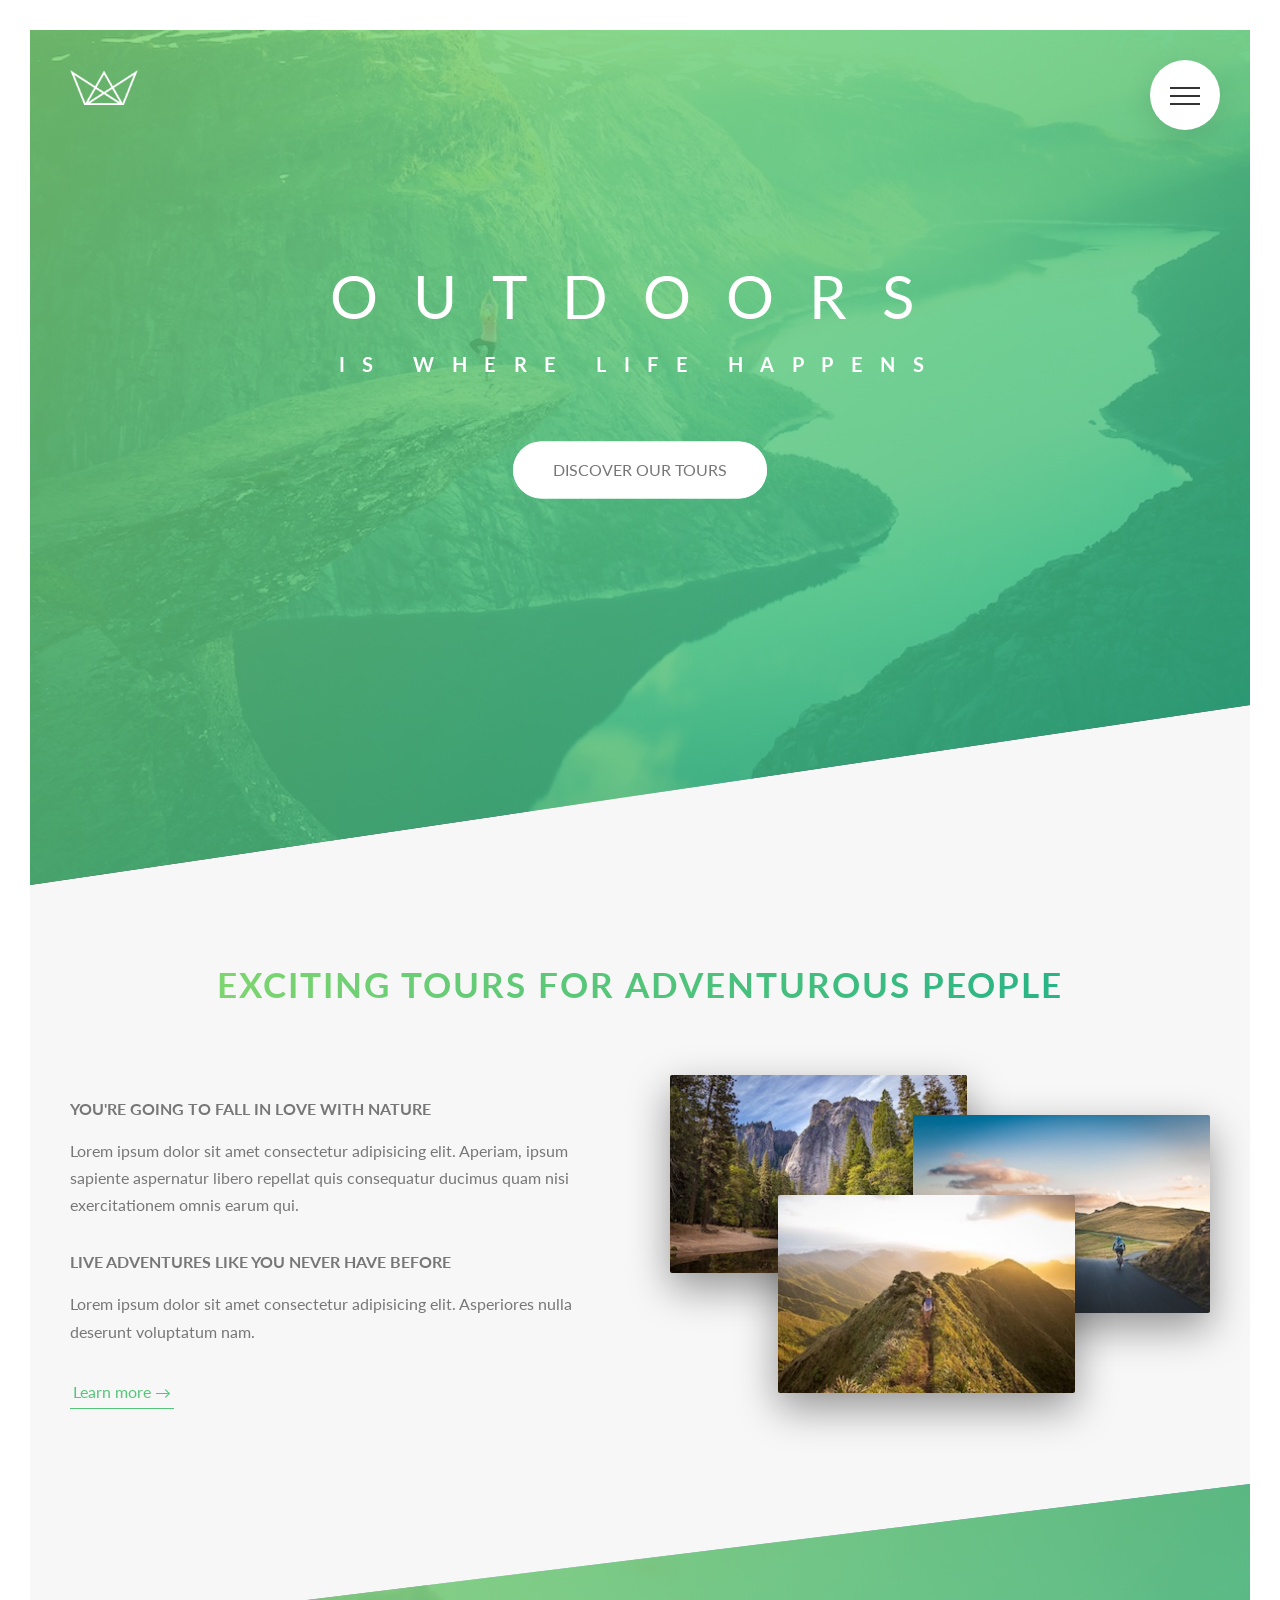
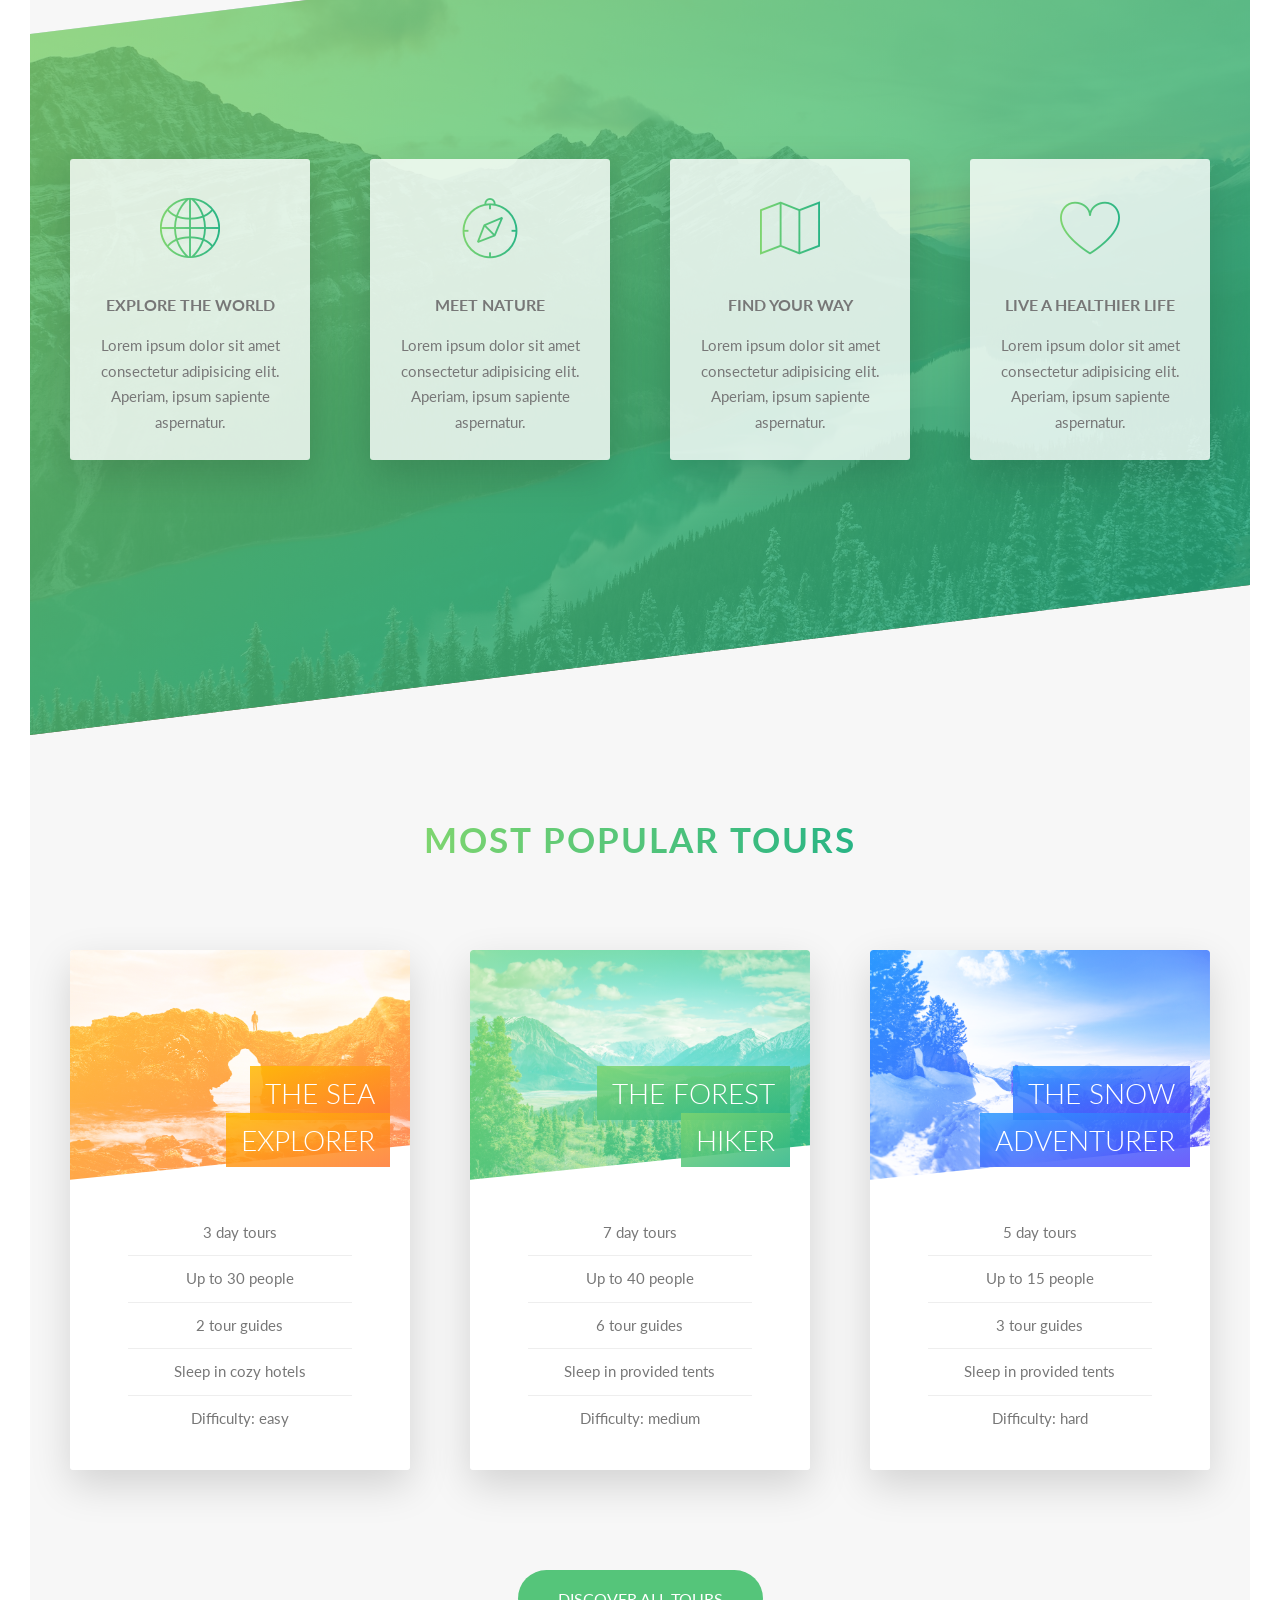
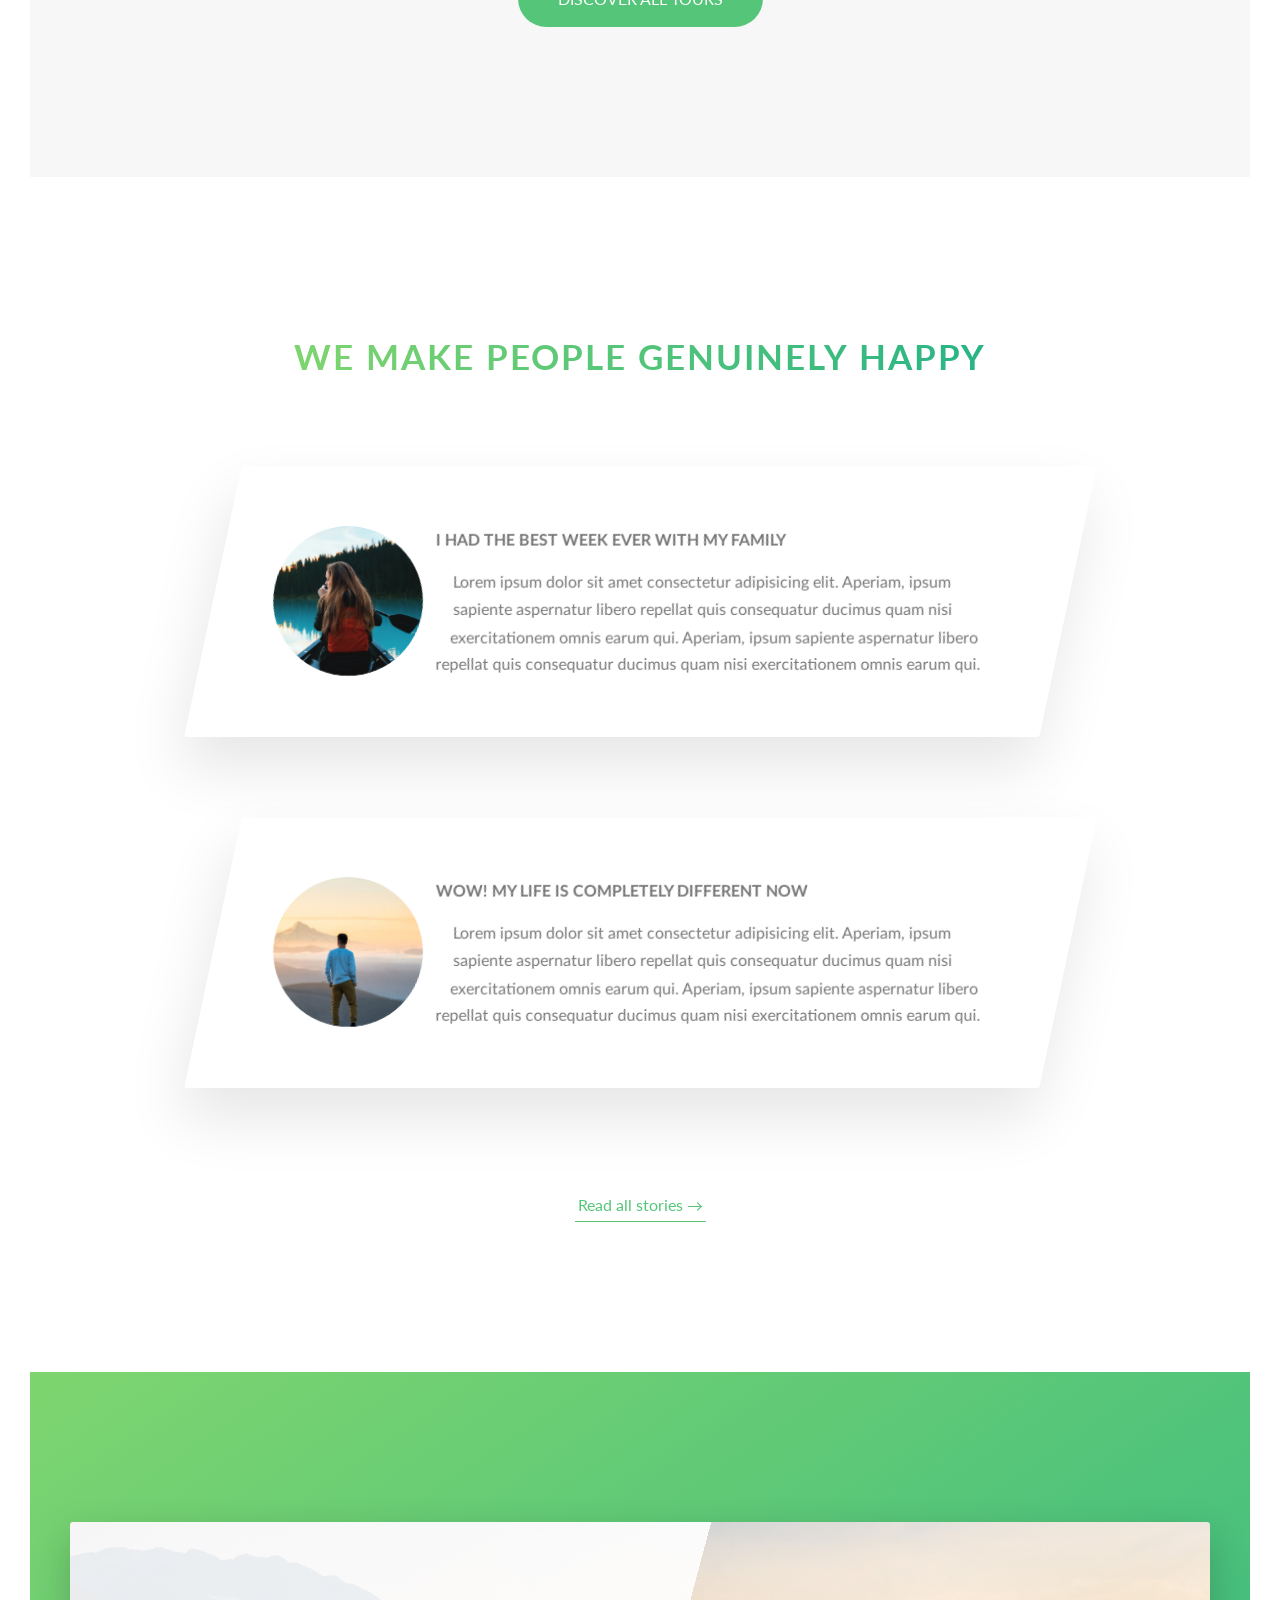
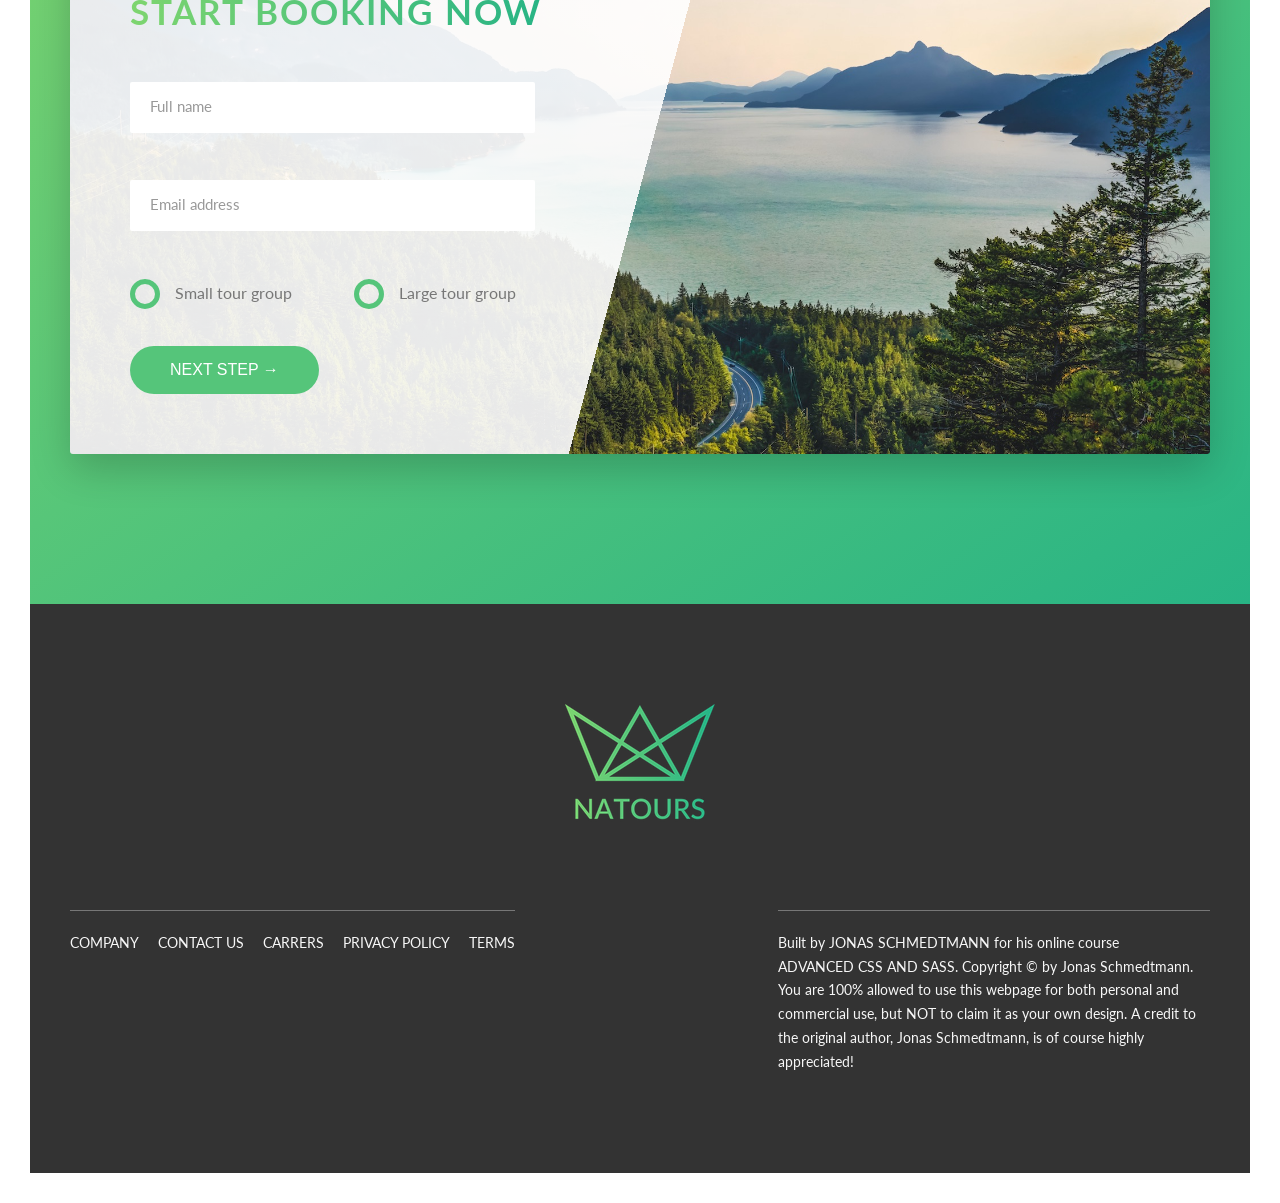
==== natours/starter/index.html @ 23739ab4 "init web performance project" ====
<!doctype html>
<html lang="en">
  <head>
    <meta charset="UTF-8" />
    <meta name="viewport" content="width=device-width, initial-scale=1.0" />
    <meta http-equiv="X-UA-Compatible" content="ie=edge" />

    <link
      href="https://fonts.googleapis.com/css?family=Lato:100,300,400,700,900"
      rel="stylesheet"
    />

    <!--<link rel="stylesheet" href="css/icon-font.css">-->

    <link rel="stylesheet" href="css/style.css" />
    <link rel="shortcut icon" type="image/png" href="img/favicon.png" />

    <title>Natours | Exciting tours for adventurous people</title>
  </head>

  <body>
    <div class="navigation">
      <input type="checkbox" class="navigation__checkbox" id="navi-toggle" />

      <label for="navi-toggle" class="navigation__button">
        <span class="navigation__icon">&nbsp;</span>
      </label>

      <div class="navigation__background">&nbsp;</div>

      <nav class="navigation__nav">
        <ul class="navigation__list">
          <li class="navigation__item">
            <a href="#" class="navigation__link"><span>01</span>About Natous</a>
          </li>
          <li class="navigation__item">
            <a href="#" class="navigation__link"><span>02</span>Your benfits</a>
          </li>
          <li class="navigation__item">
            <a href="#" class="navigation__link"
              ><span>03</span>Popular tours</a
            >
          </li>
          <li class="navigation__item">
            <a href="#" class="navigation__link"><span>04</span>Stories</a>
          </li>
          <li class="navigation__item">
            <a href="#" class="navigation__link"><span>05</span>Book now</a>
          </li>
        </ul>
      </nav>
    </div>

    <header class="header">
      <div class="header__logo-box">
        <img src="img/logo-white.png" alt="Logo" class="header__logo" />
      </div>

      <div class="header__text-box">
        <h1 class="heading-primary">
          <span class="heading-primary--main">Outdoors</span>
          <span class="heading-primary--sub">is where life happens</span>
        </h1>

        <a href="#section-tours" class="btn btn--white btn--animated"
          >Discover our tours</a
        >
      </div>
    </header>

    <main>
      <section class="section-about">
        <div class="u-center-text u-margin-bottom-big">
          <h2 class="heading-secondary">
            Exciting tours for adventurous people
          </h2>
        </div>

        <div class="row">
          <div class="col-1-of-2">
            <h3 class="heading-tertiary u-margin-bottom-small">
              You're going to fall in love with nature
            </h3>
            <p class="paragraph">
              Lorem ipsum dolor sit amet consectetur adipisicing elit. Aperiam,
              ipsum sapiente aspernatur libero repellat quis consequatur ducimus
              quam nisi exercitationem omnis earum qui.
            </p>

            <h3 class="heading-tertiary u-margin-bottom-small">
              Live adventures like you never have before
            </h3>
            <p class="paragraph">
              Lorem ipsum dolor sit amet consectetur adipisicing elit.
              Asperiores nulla deserunt voluptatum nam.
            </p>

            <a href="#" class="btn-text">Learn more &rarr;</a>
          </div>
          <div class="col-1-of-2">
            <div class="composition">
              <img
                srcset="img/nat-1.jpg 300w, img/nat-1-large.jpg 1000w"
                sizes="(max-width: 56.25em) 20vw, (max-width: 37.5em) 30vw, 300px"
                alt="Photo 1"
                class="composition__photo composition__photo--p1"
                src="img/nat-1-large.jpg"
              />

              <img
                srcset="img/nat-2.jpg 300w, img/nat-2-large.jpg 1000w"
                sizes="(max-width: 56.25em) 20vw, (max-width: 37.5em) 30vw, 300px"
                alt="Photo 2"
                class="composition__photo composition__photo--p2"
                src="img/nat-2-large.jpg"
              />

              <img
                srcset="img/nat-3.jpg 300w, img/nat-3-large.jpg 1000w"
                sizes="(max-width: 56.25em) 20vw, (max-width: 37.5em) 30vw, 300px"
                alt="Photo 3"
                class="composition__photo composition__photo--p3"
                src="img/nat-3-large.jpg"
              />

              <!--
                            <img src="img/nat-1-large.jpg" alt="Photo 1" class="composition__photo composition__photo--p1">
                            <img src="img/nat-2-large.jpg" alt="Photo 2" class="composition__photo composition__photo--p2">
                            <img src="img/nat-3-large.jpg" alt="Photo 3" class="composition__photo composition__photo--p3">
                            -->
            </div>
          </div>
        </div>
      </section>

      <section class="section-features">
        <div class="row">
          <div class="col-1-of-4">
            <div class="feature-box">
              <i class="feature-box__icon icon-basic-world"></i>
              <h3 class="heading-tertiary u-margin-bottom-small">
                Explore the world
              </h3>
              <p class="feature-box__text">
                Lorem ipsum dolor sit amet consectetur adipisicing elit.
                Aperiam, ipsum sapiente aspernatur.
              </p>
            </div>
          </div>

          <div class="col-1-of-4">
            <div class="feature-box">
              <i class="feature-box__icon icon-basic-compass"></i>
              <h3 class="heading-tertiary u-margin-bottom-small">
                Meet nature
              </h3>
              <p class="feature-box__text">
                Lorem ipsum dolor sit amet consectetur adipisicing elit.
                Aperiam, ipsum sapiente aspernatur.
              </p>
            </div>
          </div>

          <div class="col-1-of-4">
            <div class="feature-box">
              <i class="feature-box__icon icon-basic-map"></i>
              <h3 class="heading-tertiary u-margin-bottom-small">
                Find your way
              </h3>
              <p class="feature-box__text">
                Lorem ipsum dolor sit amet consectetur adipisicing elit.
                Aperiam, ipsum sapiente aspernatur.
              </p>
            </div>
          </div>

          <div class="col-1-of-4">
            <div class="feature-box">
              <i class="feature-box__icon icon-basic-heart"></i>
              <h3 class="heading-tertiary u-margin-bottom-small">
                Live a healthier life
              </h3>
              <p class="feature-box__text">
                Lorem ipsum dolor sit amet consectetur adipisicing elit.
                Aperiam, ipsum sapiente aspernatur.
              </p>
            </div>
          </div>
        </div>
      </section>

      <section class="section-tours" id="section-tours">
        <div class="u-center-text u-margin-bottom-big">
          <h2 class="heading-secondary">Most popular tours</h2>
        </div>

        <div class="row">
          <div class="col-1-of-3">
            <div class="card">
              <div class="card__side card__side--front">
                <div class="card__picture card__picture--1">&nbsp;</div>
                <h4 class="card__heading">
                  <span class="card__heading-span card__heading-span--1"
                    >The Sea Explorer</span
                  >
                </h4>
                <div class="card__details">
                  <ul>
                    <li>3 day tours</li>
                    <li>Up to 30 people</li>
                    <li>2 tour guides</li>
                    <li>Sleep in cozy hotels</li>
                    <li>Difficulty: easy</li>
                  </ul>
                </div>
              </div>
              <div class="card__side card__side--back card__side--back-1">
                <div class="card__cta">
                  <div class="card__price-box">
                    <p class="card__price-only">Only</p>
                    <p class="card__price-value">$297</p>
                  </div>
                  <a href="#popup" class="btn btn--white">Book now!</a>
                </div>
              </div>
            </div>
          </div>

          <div class="col-1-of-3">
            <div class="card">
              <div class="card__side card__side--front">
                <div class="card__picture card__picture--2">&nbsp;</div>
                <h4 class="card__heading">
                  <span class="card__heading-span card__heading-span--2"
                    >The Forest Hiker</span
                  >
                </h4>
                <div class="card__details">
                  <ul>
                    <li>7 day tours</li>
                    <li>Up to 40 people</li>
                    <li>6 tour guides</li>
                    <li>Sleep in provided tents</li>
                    <li>Difficulty: medium</li>
                  </ul>
                </div>
              </div>
              <div class="card__side card__side--back card__side--back-2">
                <div class="card__cta">
                  <div class="card__price-box">
                    <p class="card__price-only">Only</p>
                    <p class="card__price-value">$497</p>
                  </div>
                  <a href="#popup" class="btn btn--white">Book now!</a>
                </div>
              </div>
            </div>
          </div>

          <div class="col-1-of-3">
            <div class="card">
              <div class="card__side card__side--front">
                <div class="card__picture card__picture--3">&nbsp;</div>
                <h4 class="card__heading">
                  <span class="card__heading-span card__heading-span--3"
                    >The Snow Adventurer</span
                  >
                </h4>
                <div class="card__details">
                  <ul>
                    <li>5 day tours</li>
                    <li>Up to 15 people</li>
                    <li>3 tour guides</li>
                    <li>Sleep in provided tents</li>
                    <li>Difficulty: hard</li>
                  </ul>
                </div>
              </div>
              <div class="card__side card__side--back card__side--back-3">
                <div class="card__cta">
                  <div class="card__price-box">
                    <p class="card__price-only">Only</p>
                    <p class="card__price-value">$897</p>
                  </div>
                  <a href="#popup" class="btn btn--white">Book now!</a>
                </div>
              </div>
            </div>
          </div>
        </div>

        <div class="u-center-text u-margin-top-huge">
          <a href="#" class="btn btn--green">Discover all tours</a>
        </div>
      </section>

      <section class="section-stories">
        <div class="bg-video">
          <video class="bg-video__content" autoplay muted loop>
            <source src="img/video.mp4" type="video/mp4" />
            <source src="img/video.webm" type="video/webm" />
            Your browser is not supported!
          </video>
        </div>

        <div class="u-center-text u-margin-bottom-big">
          <h2 class="heading-secondary">We make people genuinely happy</h2>
        </div>

        <div class="row">
          <div class="story">
            <figure class="story__shape">
              <img
                src="img/nat-8.jpg"
                alt="Person on a tour"
                class="story__img"
              />
              <figcaption class="story__caption">Mary Smith</figcaption>
            </figure>
            <div class="story__text">
              <h3 class="heading-tertiary u-margin-bottom-small">
                I had the best week ever with my family
              </h3>
              <p>
                Lorem ipsum dolor sit amet consectetur adipisicing elit.
                Aperiam, ipsum sapiente aspernatur libero repellat quis
                consequatur ducimus quam nisi exercitationem omnis earum qui.
                Aperiam, ipsum sapiente aspernatur libero repellat quis
                consequatur ducimus quam nisi exercitationem omnis earum qui.
              </p>
            </div>
          </div>
        </div>

        <div class="row">
          <div class="story">
            <figure class="story__shape">
              <img
                src="img/nat-9.jpg"
                alt="Person on a tour"
                class="story__img"
              />
              <figcaption class="story__caption">Jack Wilson</figcaption>
            </figure>
            <div class="story__text">
              <h3 class="heading-tertiary u-margin-bottom-small">
                WOW! My life is completely different now
              </h3>
              <p>
                Lorem ipsum dolor sit amet consectetur adipisicing elit.
                Aperiam, ipsum sapiente aspernatur libero repellat quis
                consequatur ducimus quam nisi exercitationem omnis earum qui.
                Aperiam, ipsum sapiente aspernatur libero repellat quis
                consequatur ducimus quam nisi exercitationem omnis earum qui.
              </p>
            </div>
          </div>
        </div>

        <div class="u-center-text u-margin-top-huge">
          <a href="#" class="btn-text">Read all stories &rarr;</a>
        </div>
      </section>

      <section class="section-book">
        <div class="row">
          <div class="book">
            <div class="book__form">
              <form action="#" class="form">
                <div class="u-margin-bottom-medium">
                  <h2 class="heading-secondary">Start booking now</h2>
                </div>

                <div class="form__group">
                  <input
                    type="text"
                    class="form__input"
                    placeholder="Full name"
                    id="name"
                    required
                  />
                  <label for="name" class="form__label">Full name</label>
                </div>

                <div class="form__group">
                  <input
                    type="email"
                    class="form__input"
                    placeholder="Email address"
                    id="email"
                    required
                  />
                  <label for="email" class="form__label">Email address</label>
                </div>

                <div class="form__group u-margin-bottom-medium">
                  <div class="form__radio-group">
                    <input
                      type="radio"
                      class="form__radio-input"
                      id="small"
                      name="size"
                    />
                    <label for="small" class="form__radio-label">
                      <span class="form__radio-button"></span>
                      Small tour group
                    </label>
                  </div>

                  <div class="form__radio-group">
                    <input
                      type="radio"
                      class="form__radio-input"
                      id="large"
                      name="size"
                    />
                    <label for="large" class="form__radio-label">
                      <span class="form__radio-button"></span>
                      Large tour group
                    </label>
                  </div>
                </div>

                <div class="form__group">
                  <button class="btn btn--green">Next step &rarr;</button>
                </div>
              </form>
            </div>
          </div>
        </div>
      </section>
    </main>

    <footer class="footer">
      <div class="footer__logo-box">
        <picture class="footer__logo">
          <source
            srcset="
              img/logo-green-small-1x.png 1x,
              img/logo-green-small-2x.png 2x
            "
            media="(max-width: 37.5em)"
          />
          <img
            srcset="img/logo-green-1x.png 1x, img/logo-green-2x.png 2x"
            alt="Full logo"
            src="img/logo-green-2x.png"
          />
        </picture>
      </div>
      <div class="row">
        <div class="col-1-of-2">
          <div class="footer__navigation">
            <ul class="footer__list">
              <li class="footer__item">
                <a href="#" class="footer__link">Company</a>
              </li>
              <li class="footer__item">
                <a href="#" class="footer__link">Contact us</a>
              </li>
              <li class="footer__item">
                <a href="#" class="footer__link">Carrers</a>
              </li>
              <li class="footer__item">
                <a href="#" class="footer__link">Privacy policy</a>
              </li>
              <li class="footer__item">
                <a href="#" class="footer__link">Terms</a>
              </li>
            </ul>
          </div>
        </div>
        <div class="col-1-of-2">
          <p class="footer__copyright">
            Built by <a href="#" class="footer__link">Jonas Schmedtmann</a> for
            his online course
            <a href="#" class="footer__link">Advanced CSS and Sass</a>.
            Copyright &copy; by Jonas Schmedtmann. You are 100% allowed to use
            this webpage for both personal and commercial use, but NOT to claim
            it as your own design. A credit to the original author, Jonas
            Schmedtmann, is of course highly appreciated!
          </p>
        </div>
      </div>
    </footer>

    <div class="popup" id="popup">
      <div class="popup__content">
        <div class="popup__left">
          <img src="img/nat-8.jpg" alt="Tour photo" class="popup__img" />
          <img src="img/nat-9.jpg" alt="Tour photo" class="popup__img" />
        </div>
        <div class="popup__right">
          <a href="#section-tours" class="popup__close">&times;</a>
          <h2 class="heading-secondary u-margin-bottom-small">
            Start booking now
          </h2>
          <h3 class="heading-tertiary u-margin-bottom-small">
            Important &ndash; Please read these terms before booking
          </h3>
          <p class="popup__text">
            Lorem ipsum dolor sit amet, consectetur adipiscing elit, sed do
            eiusmod tempor incididunt ut labore et dolore magna aliqua. Sed sed
            risus pretium quam. Aliquam sem et tortor consequat id. Volutpat
            odio facilisis mauris sit amet massa vitae. Mi bibendum neque
            egestas congue. Placerat orci nulla pellentesque dignissim enim sit.
            Vitae semper quis lectus nulla at volutpat diam ut venenatis.
            Malesuada pellentesque elit eget gravida cum sociis natoque
            penatibus et. Proin fermentum leo vel orci porta non pulvinar neque
            laoreet. Gravida neque convallis a cras semper. Molestie at
            elementum eu facilisis sed odio morbi quis. Faucibus vitae aliquet
            nec ullamcorper sit amet risus nullam eget. Nam libero justo laoreet
            sit. Amet massa vitae tortor condimentum lacinia quis vel eros
            donec. Sit amet facilisis magna etiam. Imperdiet sed euismod nisi
            porta.
          </p>
          <a href="#" class="btn btn--green">Book now</a>
        </div>
      </div>
    </div>

    <!--
        <section class="grid-test">
            <div class="row">
                <div class="col-1-of-2">
                    Col 1 of 2
                </div>
                <div class="col-1-of-2">
                    Col 1 of 2
                </div>
            </div>

            <div class="row">
                <div class="col-1-of-3">
                    Col 1 of 3
                </div>
                <div class="col-1-of-3">
                    Col 1 of 3
                </div>
                <div class="col-1-of-3">
                    Col 1 of 3
                </div>
            </div>

            <div class="row">
                <div class="col-1-of-3">
                    Col 1 of 3
                </div>
                <div class="col-2-of-3">
                    Col 2 of 3
                </div>
            </div>

            <div class="row">
                <div class="col-1-of-4">
                    Col 1 of 4
                </div>
                <div class="col-1-of-4">
                    Col 1 of 4
                </div>
                <div class="col-1-of-4">
                    Col 1 of 4
                </div>
                <div class="col-1-of-4">
                    Col 1 of 4
                </div>
            </div>

            <div class="row">
                <div class="col-1-of-4">
                    Col 1 of 4
                </div>
                <div class="col-1-of-4">
                    Col 1 of 4
                </div>
                <div class="col-2-of-4">
                    Col 2 of 4
                </div>
            </div>

            <div class="row">
                <div class="col-1-of-4">
                    Col 1 of 4
                </div>
                <div class="col-3-of-4">
                    Col 3 of 4
                </div>
            </div>
        </section>
        -->
  </body>
</html>
---- natours/starter/css/icon-font.css ----
@charset "UTF-8";

@font-face {
  font-family: "linea-basic-10";
  src:url("fonts/linea-basic-10.eot");
  src:url("fonts/linea-basic-10.eot?#iefix") format("embedded-opentype"),
    url("fonts/linea-basic-10.woff") format("woff"),
    url("fonts/linea-basic-10.ttf") format("truetype"),
    url("fonts/linea-basic-10.svg#linea-basic-10") format("svg");
  font-weight: normal;
  font-style: normal;

}

[data-icon]:before {
  font-family: "linea-basic-10" !important;
  content: attr(data-icon);
  font-style: normal !important;
  font-weight: normal !important;
  font-variant: normal !important;
  text-transform: none !important;
  speak: none;
  line-height: 1;
  -webkit-font-smoothing: antialiased;
  -moz-osx-font-smoothing: grayscale;
}

[class^="icon-"]:before,
[class*=" icon-"]:before {
  font-family: "linea-basic-10" !important;
  font-style: normal !important;
  font-weight: normal !important;
  font-variant: normal !important;
  text-transform: none !important;
  speak: none;
  line-height: 1;
  -webkit-font-smoothing: antialiased;
  -moz-osx-font-smoothing: grayscale;
}

.icon-basic-accelerator:before {
  content: "a";
}
.icon-basic-alarm:before {
  content: "b";
}
.icon-basic-anchor:before {
  content: "c";
}
.icon-basic-anticlockwise:before {
  content: "d";
}
.icon-basic-archive:before {
  content: "e";
}
.icon-basic-archive-full:before {
  content: "f";
}
.icon-basic-ban:before {
  content: "g";
}
.icon-basic-battery-charge:before {
  content: "h";
}
.icon-basic-battery-empty:before {
  content: "i";
}
.icon-basic-battery-full:before {
  content: "j";
}
.icon-basic-battery-half:before {
  content: "k";
}
.icon-basic-bolt:before {
  content: "l";
}
.icon-basic-book:before {
  content: "m";
}
.icon-basic-book-pen:before {
  content: "n";
}
.icon-basic-book-pencil:before {
  content: "o";
}
.icon-basic-bookmark:before {
  content: "p";
}
.icon-basic-calculator:before {
  content: "q";
}
.icon-basic-calendar:before {
  content: "r";
}
.icon-basic-cards-diamonds:before {
  content: "s";
}
.icon-basic-cards-hearts:before {
  content: "t";
}
.icon-basic-case:before {
  content: "u";
}
.icon-basic-chronometer:before {
  content: "v";
}
.icon-basic-clessidre:before {
  content: "w";
}
.icon-basic-clock:before {
  content: "x";
}
.icon-basic-clockwise:before {
  content: "y";
}
.icon-basic-cloud:before {
  content: "z";
}
.icon-basic-clubs:before {
  content: "A";
}
.icon-basic-compass:before {
  content: "B";
}
.icon-basic-cup:before {
  content: "C";
}
.icon-basic-diamonds:before {
  content: "D";
}
.icon-basic-display:before {
  content: "E";
}
.icon-basic-download:before {
  content: "F";
}
.icon-basic-exclamation:before {
  content: "G";
}
.icon-basic-eye:before {
  content: "H";
}
.icon-basic-eye-closed:before {
  content: "I";
}
.icon-basic-female:before {
  content: "J";
}
.icon-basic-flag1:before {
  content: "K";
}
.icon-basic-flag2:before {
  content: "L";
}
.icon-basic-floppydisk:before {
  content: "M";
}
.icon-basic-folder:before {
  content: "N";
}
.icon-basic-folder-multiple:before {
  content: "O";
}
.icon-basic-gear:before {
  content: "P";
}
.icon-basic-geolocalize-01:before {
  content: "Q";
}
.icon-basic-geolocalize-05:before {
  content: "R";
}
.icon-basic-globe:before {
  content: "S";
}
.icon-basic-gunsight:before {
  content: "T";
}
.icon-basic-hammer:before {
  content: "U";
}
.icon-basic-headset:before {
  content: "V";
}
.icon-basic-heart:before {
  content: "W";
}
.icon-basic-heart-broken:before {
  content: "X";
}
.icon-basic-helm:before {
  content: "Y";
}
.icon-basic-home:before {
  content: "Z";
}
.icon-basic-info:before {
  content: "0";
}
.icon-basic-ipod:before {
  content: "1";
}
.icon-basic-joypad:before {
  content: "2";
}
.icon-basic-key:before {
  content: "3";
}
.icon-basic-keyboard:before {
  content: "4";
}
.icon-basic-laptop:before {
  content: "5";
}
.icon-basic-life-buoy:before {
  content: "6";
}
.icon-basic-lightbulb:before {
  content: "7";
}
.icon-basic-link:before {
  content: "8";
}
.icon-basic-lock:before {
  content: "9";
}
.icon-basic-lock-open:before {
  content: "!";
}
.icon-basic-magic-mouse:before {
  content: "\"";
}
.icon-basic-magnifier:before {
  content: "#";
}
.icon-basic-magnifier-minus:before {
  content: "$";
}
.icon-basic-magnifier-plus:before {
  content: "%";
}
.icon-basic-mail:before {
  content: "&";
}
.icon-basic-mail-multiple:before {
  content: "'";
}
.icon-basic-mail-open:before {
  content: "(";
}
.icon-basic-mail-open-text:before {
  content: ")";
}
.icon-basic-male:before {
  content: "*";
}
.icon-basic-map:before {
  content: "+";
}
.icon-basic-message:before {
  content: ",";
}
.icon-basic-message-multiple:before {
  content: "-";
}
.icon-basic-message-txt:before {
  content: ".";
}
.icon-basic-mixer2:before {
  content: "/";
}
.icon-basic-mouse:before {
  content: ":";
}
.icon-basic-notebook:before {
  content: ";";
}
.icon-basic-notebook-pen:before {
  content: "<";
}
.icon-basic-notebook-pencil:before {
  content: "=";
}
.icon-basic-paperplane:before {
  content: ">";
}
.icon-basic-pencil-ruler:before {
  content: "?";
}
.icon-basic-pencil-ruler-pen:before {
  content: "@";
}
.icon-basic-photo:before {
  content: "[";
}
.icon-basic-picture:before {
  content: "]";
}
.icon-basic-picture-multiple:before {
  content: "^";
}
.icon-basic-pin1:before {
  content: "_";
}
.icon-basic-pin2:before {
  content: "`";
}
.icon-basic-postcard:before {
  content: "{";
}
.icon-basic-postcard-multiple:before {
  content: "|";
}
.icon-basic-printer:before {
  content: "}";
}
.icon-basic-question:before {
  content: "~";
}
.icon-basic-rss:before {
  content: "\\";
}
.icon-basic-server:before {
  content: "\e000";
}
.icon-basic-server2:before {
  content: "\e001";
}
.icon-basic-server-cloud:before {
  content: "\e002";
}
.icon-basic-server-download:before {
  content: "\e003";
}
.icon-basic-server-upload:before {
  content: "\e004";
}
.icon-basic-settings:before {
  content: "\e005";
}
.icon-basic-share:before {
  content: "\e006";
}
.icon-basic-sheet:before {
  content: "\e007";
}
.icon-basic-sheet-multiple:before {
  content: "\e008";
}
.icon-basic-sheet-pen:before {
  content: "\e009";
}
.icon-basic-sheet-pencil:before {
  content: "\e00a";
}
.icon-basic-sheet-txt:before {
  content: "\e00b";
}
.icon-basic-signs:before {
  content: "\e00c";
}
.icon-basic-smartphone:before {
  content: "\e00d";
}
.icon-basic-spades:before {
  content: "\e00e";
}
.icon-basic-spread:before {
  content: "\e00f";
}
.icon-basic-spread-bookmark:before {
  content: "\e010";
}
.icon-basic-spread-text:before {
  content: "\e011";
}
.icon-basic-spread-text-bookmark:before {
  content: "\e012";
}
.icon-basic-star:before {
  content: "\e013";
}
.icon-basic-tablet:before {
  content: "\e014";
}
.icon-basic-target:before {
  content: "\e015";
}
.icon-basic-todo:before {
  content: "\e016";
}
.icon-basic-todo-pen:before {
  content: "\e017";
}
.icon-basic-todo-pencil:before {
  content: "\e018";
}
.icon-basic-todo-txt:before {
  content: "\e019";
}
.icon-basic-todolist-pen:before {
  content: "\e01a";
}
.icon-basic-todolist-pencil:before {
  content: "\e01b";
}
.icon-basic-trashcan:before {
  content: "\e01c";
}
.icon-basic-trashcan-full:before {
  content: "\e01d";
}
.icon-basic-trashcan-refresh:before {
  content: "\e01e";
}
.icon-basic-trashcan-remove:before {
  content: "\e01f";
}
.icon-basic-upload:before {
  content: "\e020";
}
.icon-basic-usb:before {
  content: "\e021";
}
.icon-basic-video:before {
  content: "\e022";
}
.icon-basic-watch:before {
  content: "\e023";
}
.icon-basic-webpage:before {
  content: "\e024";
}
.icon-basic-webpage-img-txt:before {
  content: "\e025";
}
.icon-basic-webpage-multiple:before {
  content: "\e026";
}
.icon-basic-webpage-txt:before {
  content: "\e027";
}
.icon-basic-world:before {
  content: "\e028";
}
---- natours/starter/css/style.css ----
@font-face{font-family:"linea-basic-10";src:url("fonts/linea-basic-10.eot");src:url("fonts/linea-basic-10.eot?#iefix") format("embedded-opentype"),url("fonts/linea-basic-10.woff") format("woff"),url("fonts/linea-basic-10.ttf") format("truetype"),url("fonts/linea-basic-10.svg#linea-basic-10") format("svg");font-weight:normal;font-style:normal}[data-icon]:before{font-family:"linea-basic-10" !important;content:attr(data-icon);font-style:normal !important;font-weight:normal !important;font-variant:normal !important;text-transform:none !important;speak:none;line-height:1;-webkit-font-smoothing:antialiased;-moz-osx-font-smoothing:grayscale}[class^="icon-"]:before,[class*=" icon-"]:before{font-family:"linea-basic-10" !important;font-style:normal !important;font-weight:normal !important;font-variant:normal !important;text-transform:none !important;speak:none;line-height:1;-webkit-font-smoothing:antialiased;-moz-osx-font-smoothing:grayscale}.icon-basic-accelerator:before{content:"a"}.icon-basic-alarm:before{content:"b"}.icon-basic-anchor:before{content:"c"}.icon-basic-anticlockwise:before{content:"d"}.icon-basic-archive:before{content:"e"}.icon-basic-archive-full:before{content:"f"}.icon-basic-ban:before{content:"g"}.icon-basic-battery-charge:before{content:"h"}.icon-basic-battery-empty:before{content:"i"}.icon-basic-battery-full:before{content:"j"}.icon-basic-battery-half:before{content:"k"}.icon-basic-bolt:before{content:"l"}.icon-basic-book:before{content:"m"}.icon-basic-book-pen:before{content:"n"}.icon-basic-book-pencil:before{content:"o"}.icon-basic-bookmark:before{content:"p"}.icon-basic-calculator:before{content:"q"}.icon-basic-calendar:before{content:"r"}.icon-basic-cards-diamonds:before{content:"s"}.icon-basic-cards-hearts:before{content:"t"}.icon-basic-case:before{content:"u"}.icon-basic-chronometer:before{content:"v"}.icon-basic-clessidre:before{content:"w"}.icon-basic-clock:before{content:"x"}.icon-basic-clockwise:before{content:"y"}.icon-basic-cloud:before{content:"z"}.icon-basic-clubs:before{content:"A"}.icon-basic-compass:before{content:"B"}.icon-basic-cup:before{content:"C"}.icon-basic-diamonds:before{content:"D"}.icon-basic-display:before{content:"E"}.icon-basic-download:before{content:"F"}.icon-basic-exclamation:before{content:"G"}.icon-basic-eye:before{content:"H"}.icon-basic-eye-closed:before{content:"I"}.icon-basic-female:before{content:"J"}.icon-basic-flag1:before{content:"K"}.icon-basic-flag2:before{content:"L"}.icon-basic-floppydisk:before{content:"M"}.icon-basic-folder:before{content:"N"}.icon-basic-folder-multiple:before{content:"O"}.icon-basic-gear:before{content:"P"}.icon-basic-geolocalize-01:before{content:"Q"}.icon-basic-geolocalize-05:before{content:"R"}.icon-basic-globe:before{content:"S"}.icon-basic-gunsight:before{content:"T"}.icon-basic-hammer:before{content:"U"}.icon-basic-headset:before{content:"V"}.icon-basic-heart:before{content:"W"}.icon-basic-heart-broken:before{content:"X"}.icon-basic-helm:before{content:"Y"}.icon-basic-home:before{content:"Z"}.icon-basic-info:before{content:"0"}.icon-basic-ipod:before{content:"1"}.icon-basic-joypad:before{content:"2"}.icon-basic-key:before{content:"3"}.icon-basic-keyboard:before{content:"4"}.icon-basic-laptop:before{content:"5"}.icon-basic-life-buoy:before{content:"6"}.icon-basic-lightbulb:before{content:"7"}.icon-basic-link:before{content:"8"}.icon-basic-lock:before{content:"9"}.icon-basic-lock-open:before{content:"!"}.icon-basic-magic-mouse:before{content:"\""}.icon-basic-magnifier:before{content:"#"}.icon-basic-magnifier-minus:before{content:"$"}.icon-basic-magnifier-plus:before{content:"%"}.icon-basic-mail:before{content:"&"}.icon-basic-mail-multiple:before{content:"'"}.icon-basic-mail-open:before{content:"("}.icon-basic-mail-open-text:before{content:")"}.icon-basic-male:before{content:"*"}.icon-basic-map:before{content:"+"}.icon-basic-message:before{content:","}.icon-basic-message-multiple:before{content:"-"}.icon-basic-message-txt:before{content:"."}.icon-basic-mixer2:before{content:"/"}.icon-basic-mouse:before{content:":"}.icon-basic-notebook:before{content:";"}.icon-basic-notebook-pen:before{content:"<"}.icon-basic-notebook-pencil:before{content:"="}.icon-basic-paperplane:before{content:">"}.icon-basic-pencil-ruler:before{content:"?"}.icon-basic-pencil-ruler-pen:before{content:"@"}.icon-basic-photo:before{content:"["}.icon-basic-picture:before{content:"]"}.icon-basic-picture-multiple:before{content:"^"}.icon-basic-pin1:before{content:"_"}.icon-basic-pin2:before{content:"`"}.icon-basic-postcard:before{content:"{"}.icon-basic-postcard-multiple:before{content:"|"}.icon-basic-printer:before{content:"}"}.icon-basic-question:before{content:"~"}.icon-basic-rss:before{content:"\\"}.icon-basic-server:before{content:"\e000"}.icon-basic-server2:before{content:"\e001"}.icon-basic-server-cloud:before{content:"\e002"}.icon-basic-server-download:before{content:"\e003"}.icon-basic-server-upload:before{content:"\e004"}.icon-basic-settings:before{content:"\e005"}.icon-basic-share:before{content:"\e006"}.icon-basic-sheet:before{content:"\e007"}.icon-basic-sheet-multiple:before{content:"\e008"}.icon-basic-sheet-pen:before{content:"\e009"}.icon-basic-sheet-pencil:before{content:"\e00a"}.icon-basic-sheet-txt:before{content:"\e00b"}.icon-basic-signs:before{content:"\e00c"}.icon-basic-smartphone:before{content:"\e00d"}.icon-basic-spades:before{content:"\e00e"}.icon-basic-spread:before{content:"\e00f"}.icon-basic-spread-bookmark:before{content:"\e010"}.icon-basic-spread-text:before{content:"\e011"}.icon-basic-spread-text-bookmark:before{content:"\e012"}.icon-basic-star:before{content:"\e013"}.icon-basic-tablet:before{content:"\e014"}.icon-basic-target:before{content:"\e015"}.icon-basic-todo:before{content:"\e016"}.icon-basic-todo-pen:before{content:"\e017"}.icon-basic-todo-pencil:before{content:"\e018"}.icon-basic-todo-txt:before{content:"\e019"}.icon-basic-todolist-pen:before{content:"\e01a"}.icon-basic-todolist-pencil:before{content:"\e01b"}.icon-basic-trashcan:before{content:"\e01c"}.icon-basic-trashcan-full:before{content:"\e01d"}.icon-basic-trashcan-refresh:before{content:"\e01e"}.icon-basic-trashcan-remove:before{content:"\e01f"}.icon-basic-upload:before{content:"\e020"}.icon-basic-usb:before{content:"\e021"}.icon-basic-video:before{content:"\e022"}.icon-basic-watch:before{content:"\e023"}.icon-basic-webpage:before{content:"\e024"}.icon-basic-webpage-img-txt:before{content:"\e025"}.icon-basic-webpage-multiple:before{content:"\e026"}.icon-basic-webpage-txt:before{content:"\e027"}.icon-basic-world:before{content:"\e028"}@-webkit-keyframes moveInLeft{0%{opacity:0;-webkit-transform:translateX(-10rem);transform:translateX(-10rem)}80%{-webkit-transform:translateX(1rem);transform:translateX(1rem)}100%{opacity:1;-webkit-transform:translate(0);transform:translate(0)}}@keyframes moveInLeft{0%{opacity:0;-webkit-transform:translateX(-10rem);transform:translateX(-10rem)}80%{-webkit-transform:translateX(1rem);transform:translateX(1rem)}100%{opacity:1;-webkit-transform:translate(0);transform:translate(0)}}@-webkit-keyframes moveInRight{0%{opacity:0;-webkit-transform:translateX(10rem);transform:translateX(10rem)}80%{-webkit-transform:translateX(-1rem);transform:translateX(-1rem)}100%{opacity:1;-webkit-transform:translate(0);transform:translate(0)}}@keyframes moveInRight{0%{opacity:0;-webkit-transform:translateX(10rem);transform:translateX(10rem)}80%{-webkit-transform:translateX(-1rem);transform:translateX(-1rem)}100%{opacity:1;-webkit-transform:translate(0);transform:translate(0)}}@-webkit-keyframes moveInBottom{0%{opacity:0;-webkit-transform:translateY(3rem);transform:translateY(3rem)}100%{opacity:1;-webkit-transform:translate(0);transform:translate(0)}}@keyframes moveInBottom{0%{opacity:0;-webkit-transform:translateY(3rem);transform:translateY(3rem)}100%{opacity:1;-webkit-transform:translate(0);transform:translate(0)}}*,*::after,*::before{margin:0;padding:0;-webkit-box-sizing:inherit;box-sizing:inherit}html{font-size:62.5%}@media only screen and (max-width: 75em){html{font-size:56.25%}}@media only screen and (max-width: 56.25em){html{font-size:50%}}@media only screen and (min-width: 112.5em){html{font-size:75%}}body{-webkit-box-sizing:border-box;box-sizing:border-box;padding:3rem}@media only screen and (max-width: 56.25em){body{padding:0}}::-moz-selection{background-color:#55c57a;color:#fff}::selection{background-color:#55c57a;color:#fff}body{font-family:"Lato", sans-serif;font-weight:400;line-height:1.7;color:#777}.heading-primary{color:#fff;text-transform:uppercase;-webkit-backface-visibility:hidden;backface-visibility:hidden;margin-bottom:6rem}.heading-primary--main{display:block;font-size:6rem;font-weight:400;letter-spacing:3.5rem;-webkit-animation-name:moveInLeft;animation-name:moveInLeft;-webkit-animation-duration:1s;animation-duration:1s;-webkit-animation-timing-function:ease-out;animation-timing-function:ease-out}@media only screen and (max-width: 37.5em){.heading-primary--main{letter-spacing:1rem;font-family:5rem}}.heading-primary--sub{display:block;font-size:2rem;font-weight:700;letter-spacing:1.75rem;-webkit-animation:moveInRight 1s ease-out;animation:moveInRight 1s ease-out}@media only screen and (max-width: 37.5em){.heading-primary--sub{letter-spacing:.5rem}}.heading-secondary{font-size:3.5rem;text-transform:uppercase;font-weight:700;display:inline-block;background-image:-webkit-gradient(linear, left top, right top, from(#7ed56f), to(#28b485));background-image:linear-gradient(to right, #7ed56f, #28b485);-webkit-background-clip:text;color:transparent;letter-spacing:.2rem;-webkit-transition:all .2s;transition:all .2s}@media only screen and (max-width: 56.25em){.heading-secondary{font-size:3rem}}@media only screen and (max-width: 37.5em){.heading-secondary{font-size:2.5rem}}.heading-secondary:hover{-webkit-transform:skewY(2deg) skewX(15deg) scale(1.1);transform:skewY(2deg) skewX(15deg) scale(1.1);text-shadow:0.5rem 1rem 2rem rgba(0,0,0,0.2)}.heading-tertiary{font-size:1.6rem;font-weight:700;text-transform:uppercase}.paragraph{font-size:1.6rem}.paragraph:not(:last-child){margin-bottom:3rem}.u-center-text{text-align:center !important}.u-margin-bottom-small{margin-bottom:1.5rem !important}.u-margin-bottom-medium{margin-bottom:4rem !important}@media only screen and (max-width: 56.25em){.u-margin-bottom-medium{margin-bottom:3rem !important}}.u-margin-bottom-big{margin-bottom:8rem !important}@media only screen and (max-width: 56.25em){.u-margin-bottom-big{margin-bottom:5rem !important}}.u-margin-top-big{margin-top:8rem !important}.u-margin-top-huge{margin-top:10rem !important}.bg-video{position:absolute;top:0;left:0;height:100%;width:100%;z-index:-1;opacity:.15;overflow:hidden}.bg-video__content{height:100%;width:100%;-o-object-fit:cover;object-fit:cover}.btn,.btn:link,.btn:visited{text-transform:uppercase;text-decoration:none;padding:1.5rem 4rem;display:inline-block;border-radius:10rem;-webkit-transition:all .2s;transition:all .2s;position:relative;font-size:1.6rem;border:none;cursor:pointer}.btn:hover{-webkit-transform:translateY(-3px);transform:translateY(-3px);-webkit-box-shadow:0 1rem 2rem rgba(0,0,0,0.2);box-shadow:0 1rem 2rem rgba(0,0,0,0.2)}.btn:hover::after{-webkit-transform:scaleX(1.4) scaleY(1.6);transform:scaleX(1.4) scaleY(1.6);opacity:0}.btn:active,.btn:focus{outline:none;-webkit-transform:translateY(-1px);transform:translateY(-1px);-webkit-box-shadow:0 0.5rem 1rem rgba(0,0,0,0.2);box-shadow:0 0.5rem 1rem rgba(0,0,0,0.2)}.btn--white{background-color:#fff;color:#777}.btn--white::after{background-color:#fff}.btn--green{background-color:#55c57a;color:#fff}.btn--green::after{background-color:#55c57a}.btn::after{content:"";display:inline-block;height:100%;width:100%;border-radius:10rem;position:absolute;top:0;left:0;z-index:-1;-webkit-transition:all .4s;transition:all .4s}.btn--animated{-webkit-animation:moveInBottom .5s ease-out .75s;animation:moveInBottom .5s ease-out .75s;-webkit-animation-fill-mode:backwards;animation-fill-mode:backwards}.btn-text:link,.btn-text:visited{font-size:1.6rem;color:#55c57a;display:inline-block;text-decoration:none;border-bottom:1px solid #55c57a;padding:3px;-webkit-transition:all .2s;transition:all .2s}.btn-text:hover{background-color:#55c57a;color:#fff;-webkit-box-shadow:0 1rem 2rem rgba(0,0,0,0.15);box-shadow:0 1rem 2rem rgba(0,0,0,0.15);-webkit-transform:translateY(-2px);transform:translateY(-2px)}.btn-text:active{-webkit-box-shadow:0 0.5rem 1rem rgba(0,0,0,0.15);box-shadow:0 0.5rem 1rem rgba(0,0,0,0.15);-webkit-transform:translateY(0);transform:translateY(0)}.card{-webkit-perspective:150rem;perspective:150rem;-moz-perspective:150rem;position:relative;height:52rem}.card__side{height:52rem;-webkit-transition:all .8s ease;transition:all .8s ease;position:absolute;top:0;left:0;width:100%;-webkit-backface-visibility:hidden;backface-visibility:hidden;border-radius:3px;overflow:hidden;-webkit-box-shadow:0 1.5rem 4rem rgba(0,0,0,0.15);box-shadow:0 1.5rem 4rem rgba(0,0,0,0.15)}.card__side--front{background-color:#fff}.card__side--back{-webkit-transform:rotateY(180deg);transform:rotateY(180deg)}.card__side--back-1{background-image:-webkit-gradient(linear, left top, right bottom, from(#ffb900), to(#ff7730));background-image:linear-gradient(to right bottom, #ffb900, #ff7730)}.card__side--back-2{background-image:-webkit-gradient(linear, left top, right bottom, from(#7ed56f), to(#28b485));background-image:linear-gradient(to right bottom, #7ed56f, #28b485)}.card__side--back-3{background-image:-webkit-gradient(linear, left top, right bottom, from(#2998ff), to(#5643fa));background-image:linear-gradient(to right bottom, #2998ff, #5643fa)}.card:hover .card__side--front{-webkit-transform:rotateY(-180deg);transform:rotateY(-180deg)}.card:hover .card__side--back{-webkit-transform:rotateY(0);transform:rotateY(0)}.card__picture{background-size:cover;height:23rem;background-blend-mode:screen;-webkit-clip-path:polygon(0 0, 100% 0, 100% 85%, 0 100%);clip-path:polygon(0 0, 100% 0, 100% 85%, 0 100%);border-top-left-radius:3px;border-top-right-radius:3px}.card__picture--1{background-image:-webkit-gradient(linear, left top, right bottom, from(#ffb900), to(#ff7730)),url(../img/nat-5.jpg);background-image:linear-gradient(to right bottom, #ffb900, #ff7730),url(../img/nat-5.jpg)}.card__picture--2{background-image:-webkit-gradient(linear, left top, right bottom, from(#7ed56f), to(#28b485)),url(../img/nat-6.jpg);background-image:linear-gradient(to right bottom, #7ed56f, #28b485),url(../img/nat-6.jpg)}.card__picture--3{background-image:-webkit-gradient(linear, left top, right bottom, from(#2998ff), to(#5643fa)),url(../img/nat-7.jpg);background-image:linear-gradient(to right bottom, #2998ff, #5643fa),url(../img/nat-7.jpg)}.card__heading{font-size:2.8rem;font-weight:300;text-transform:uppercase;text-align:right;color:#fff;position:absolute;top:12rem;right:2rem;width:75%}.card__heading-span{padding:1rem 1.5rem;-webkit-box-decoration-break:clone;box-decoration-break:clone}.card__heading-span--1{background-image:-webkit-gradient(linear, left top, right bottom, from(rgba(255,185,0,0.85)), to(rgba(255,119,48,0.85)));background-image:linear-gradient(to right bottom, rgba(255,185,0,0.85), rgba(255,119,48,0.85))}.card__heading-span--2{background-image:-webkit-gradient(linear, left top, right bottom, from(rgba(126,213,111,0.85)), to(rgba(40,180,133,0.85)));background-image:linear-gradient(to right bottom, rgba(126,213,111,0.85), rgba(40,180,133,0.85))}.card__heading-span--3{background-image:-webkit-gradient(linear, left top, right bottom, from(rgba(41,152,255,0.85)), to(rgba(86,67,250,0.85)));background-image:linear-gradient(to right bottom, rgba(41,152,255,0.85), rgba(86,67,250,0.85))}.card__details{padding:3rem}.card__details ul{list-style:none;width:80%;margin:0 auto}.card__details ul li{text-align:center;font-size:1.5rem;padding:1rem}.card__details ul li:not(:last-child){border-bottom:1px solid #eee}.card__cta{position:absolute;top:50%;left:50%;-webkit-transform:translate(-50%, -50%);transform:translate(-50%, -50%);width:90%;text-align:center}.card__price-box{text-align:center;color:#fff;margin-bottom:8rem}.card__price-only{font-size:1.4rem;text-transform:uppercase}.card__price-value{font-size:6rem;font-weight:100}@media only screen and (max-width: 56.25em), only screen and (hover: none){.card{height:auto;border-radius:3px;background-color:#fff;-webkit-box-shadow:0 1.5rem 4rem rgba(0,0,0,0.15);box-shadow:0 1.5rem 4rem rgba(0,0,0,0.15)}.card__side{height:auto;position:relative;-webkit-box-shadow:none;box-shadow:none}.card__side--back{-webkit-transform:rotateY(0);transform:rotateY(0);-webkit-clip-path:polygon(0 15%, 100% 0, 100% 100%, 0% 100%);clip-path:polygon(0 15%, 100% 0, 100% 100%, 0% 100%)}.card:hover .card__side--front{-webkit-transform:rotateY(0);transform:rotateY(0)}.card__details{padding:1rem 3rem}.card__cta{position:relative;top:0%;left:0;-webkit-transform:translate(0);transform:translate(0);width:100%;padding:7rem 4rem 4rem 4rem}.card__price-box{margin-bottom:3rem}.card__price-value{font-size:4rem}}.composition{position:relative}.composition__photo{width:55%;-webkit-box-shadow:0 1.5rem 4rem rgba(0,0,0,0.4);box-shadow:0 1.5rem 4rem rgba(0,0,0,0.4);border-radius:2px;position:absolute;z-index:10;-webkit-transition:all .2s;transition:all .2s;outline-offset:2rem}@media only screen and (max-width: 56.25em){.composition__photo{float:left;position:relative;width:33.33333333%;-webkit-box-shadow:0 1.5rem 3rem rgba(0,0,0,0.2);box-shadow:0 1.5rem 3rem rgba(0,0,0,0.2)}}.composition__photo--p1{left:0;top:-2rem}@media only screen and (max-width: 56.25em){.composition__photo--p1{top:0;-webkit-transform:scale(1.2);transform:scale(1.2)}}.composition__photo--p2{right:0;top:2rem}@media only screen and (max-width: 56.25em){.composition__photo--p2{top:-1rem;-webkit-transform:scale(1.3);transform:scale(1.3);z-index:100}}.composition__photo--p3{left:20%;top:10rem}@media only screen and (max-width: 56.25em){.composition__photo--p3{top:1rem;left:0;-webkit-transform:scale(1.1);transform:scale(1.1)}}.composition__photo:hover{outline:1.5rem solid #55c57a;-webkit-transform:scale(1.05) translateY(-0.5rem);transform:scale(1.05) translateY(-0.5rem);-webkit-box-shadow:0 2.5rem 4rem rgba(0,0,0,0.5);box-shadow:0 2.5rem 4rem rgba(0,0,0,0.5);z-index:20}.composition:hover .composition__photo:not(:hover){-webkit-transform:scale(0.95);transform:scale(0.95)}.feature-box{background-color:rgba(255,255,255,0.8);font-size:1.5rem;padding:2.5rem;text-align:center;border-radius:3px;-webkit-box-shadow:0 1.5rem 4rem rgba(0,0,0,0.15);box-shadow:0 1.5rem 4rem rgba(0,0,0,0.15);-webkit-transition:-webkit-transform .3s;transition:-webkit-transform .3s;transition:transform .3s;transition:transform .3s, -webkit-transform .3s}@media only screen and (max-width: 56.25em){.feature-box{padding:2rem}}.feature-box__icon{font-size:6rem;margin-bottom:.5rem;display:inline-block;background-image:-webkit-gradient(linear, left top, right top, from(#7ed56f), to(#28b485));background-image:linear-gradient(to right, #7ed56f, #28b485);-webkit-background-clip:text;color:transparent}@media only screen and (max-width: 56.25em){.feature-box__icon{margin-bottom:0}}.feature-box:hover{-webkit-transform:translateY(-1.5rem) scale(1.03);transform:translateY(-1.5rem) scale(1.03)}.form__group:not(:last-child){margin-bottom:2rem}.form__input{font-size:1.5rem;font-family:inherit;color:inherit;padding:1.5rem 2rem;border-radius:2px;background-color:rbga(#fff, 0.5);border:none;border-bottom:3px solid transparent;width:90%;display:block;-webkit-transition:all .3s;transition:all .3s}@media only screen and (max-width: 56.25em){.form__input{width:100%}}.form__input:focus{outline:none;-webkit-box-shadow:0 1rem 2rem rgba(0,0,0,0.1);box-shadow:0 1rem 2rem rgba(0,0,0,0.1);border-bottom:3px solid #55c57a}.form__input:focus:invalid{border-bottom:3px solid #ff7730}.form__input::-webkit-input-placeholder{color:#999}.form__label{font-size:1.2rem;font-weight:700;margin-left:2rem;margin-top:.7rem;display:block;-webkit-transition:all .3s;transition:all .3s}.form__input:placeholder-shown+.form__label{opacity:0;visibility:hidden;-webkit-transform:translateY(-4rem);transform:translateY(-4rem)}.form__radio-group{width:49%;display:inline-block}@media only screen and (max-width: 56.25em){.form__radio-group{width:100%;margin-bottom:2rem}}.form__radio-input{display:none}.form__radio-label{font-size:1.6rem;cursor:pointer;position:relative;padding-left:4.5rem}.form__radio-button{height:3rem;width:3rem;border:5px solid #55c57a;border-radius:50%;display:inline-block;position:absolute;left:0;top:-.4rem}.form__radio-button::after{content:"";display:block;height:1.3rem;width:1.3rem;border-radius:50%;position:absolute;top:50%;left:50%;-webkit-transform:translate(-50%, -50%);transform:translate(-50%, -50%);background-color:#55c57a;opacity:0;-webkit-transition:opacity .2s;transition:opacity .2s}.form__radio-input:checked ~ .form__radio-label .form__radio-button::after{opacity:1}.popup{height:100vh;width:100%;position:fixed;top:0;left:0;background-color:rgba(0,0,0,0.8);z-index:9999;opacity:0;visibility:hidden;-webkit-transition:all .3s;transition:all .3s}@supports (-webkit-backdrop-filter: blur(10px)) or (backdrop-filter: blur(10px)){.popup{-webkit-backdrop-filter:blur(10px);backdrop-filter:blur(10px);background-color:rgba(0,0,0,0.3)}}.popup__content{position:absolute;top:50%;left:50%;-webkit-transform:translate(-50%, -50%);transform:translate(-50%, -50%);width:75%;background-color:#fff;-webkit-box-shadow:0 2rem 4rem rgba(0,0,0,0.2);box-shadow:0 2rem 4rem rgba(0,0,0,0.2);border-radius:3px;display:table;overflow:hidden;opacity:0;-webkit-transform:translate(-50%, -50%) scale(0.25);transform:translate(-50%, -50%) scale(0.25);-webkit-transition:all .5s .2s;transition:all .5s .2s}.popup__left{width:33.333333%;display:table-cell}.popup__right{width:66.6666667%;display:table-cell;vertical-align:middle;padding:3rem 5rem}.popup__img{display:block;width:100%}.popup__text{font-size:1.4rem;margin-bottom:4rem;-moz-column-count:2;-moz-column-gap:4rem;-moz-column-rule:1px solid #eee;-webkit-column-count:2;column-count:2;-webkit-column-gap:4rem;column-gap:4rem;-webkit-column-rule:1px solid #eee;column-rule:1px solid #eee;-ms-hyphens:auto;-webkit-hyphens:auto;hyphens:auto}.popup:target{opacity:1;visibility:visible}.popup:target .popup__content{opacity:1;-webkit-transform:translate(-50%, -50%) scale(1);transform:translate(-50%, -50%) scale(1)}.popup__close:link,.popup__close:visited{color:#777;position:absolute;top:2.5rem;right:2.5rem;font-size:3rem;text-decoration:none;display:inline-block;-webkit-transition:all .2s;transition:all .2s;line-height:1}.popup__close:hover{color:#55c57a}.story{width:75%;margin:0 auto;-webkit-box-shadow:0 3rem 6rem rgba(0,0,0,0.1);box-shadow:0 3rem 6rem rgba(0,0,0,0.1);background-color:rgba(255,255,255,0.6);border-radius:3px;padding:6rem;padding-left:9rem;font-size:1.6rem;-webkit-transform:skewX(-12deg);transform:skewX(-12deg)}@media only screen and (max-width: 56.25em){.story{width:100%;padding:4rem;padding-left:7rem}}@media only screen and (max-width: 37.5em){.story{-webkit-transform:skewX(0);transform:skewX(0)}}.story__shape{width:15rem;height:15rem;float:left;-webkit-transform:translateX(-3rem) skewX(12deg);transform:translateX(-3rem) skewX(12deg);position:relative;overflow:hidden;border-radius:50%}@supports (-webkit-clip-path: polygon(0 0)) or (clip-path: polygon(0 0)) or (-webkit-clip-path: polygon(0 0)){.story__shape{-webkit-clip-path:circle(50% at 50% 50%);clip-path:circle(50% at 50% 50%);-webkit-shape-outside:circle(50% at 50% 50%);shape-outside:circle(50% at 50% 50%);border-radius:none}}@media only screen and (max-width: 37.5em){.story__shape{-webkit-transform:translateX(-3rem) skewX(0);transform:translateX(-3rem) skewX(0)}}.story__img{height:100%;-webkit-transform:translateX(-4rem) scale(1.4);transform:translateX(-4rem) scale(1.4);-webkit-backface-visibility:hidden;backface-visibility:hidden;-webkit-transition:all .5s;transition:all .5s}.story__text{-webkit-transform:skewX(12deg);transform:skewX(12deg)}@media only screen and (max-width: 37.5em){.story__text{-webkit-transform:skewX(0);transform:skewX(0)}}.story__caption{position:absolute;top:50%;left:50%;-webkit-transform:translate(-50%, 20%);transform:translate(-50%, 20%);color:#fff;text-transform:uppercase;font-size:1.7rem;text-align:center;opacity:0;-webkit-transition:all .5s;transition:all .5s;-webkit-backface-visibility:hidden;backface-visibility:hidden}.story:hover .story__caption{opacity:1;-webkit-transform:translate(-50%, -50%);transform:translate(-50%, -50%)}.story:hover .story__img{-webkit-transform:translateX(-4rem) scale(1);transform:translateX(-4rem) scale(1);-webkit-filter:blur(3px) brightness(80%);filter:blur(3px) brightness(80%)}.footer{background-color:#333;padding:10rem 0;font-size:1.4rem;color:#f7f7f7}@media only screen and (max-width: 56.25em){.footer{padding:8rem 0}}.footer__logo-box{text-align:center;margin-bottom:8rem}@media only screen and (max-width: 56.25em){.footer__logo-box{margin-bottom:6rem}}.footer__logo{width:15rem;height:auto}.footer__navigation{border-top:1px solid #777;padding-top:2rem;display:inline-block}@media only screen and (max-width: 56.25em){.footer__navigation{width:100%;text-align:center}}.footer__list{list-style:none}.footer__item{display:inline-block}.footer__item:not(:last-child){margin-right:1.5rem}.footer__link:link,.footer__link:visited{color:#f7f7f7;background-color:#333;text-decoration:none;text-transform:uppercase;display:inline-block;-webkit-transition:all .2s;transition:all .2s}.footer__link:hover,.footer__link:active{color:#55c57a;-webkit-box-shadow:0 1rem 2rem rgba(0,0,0,0.4);box-shadow:0 1rem 2rem rgba(0,0,0,0.4);-webkit-transform:rotate(5deg) scale(1.3);transform:rotate(5deg) scale(1.3)}.footer__copyright{border-top:1px solid #777;padding-top:2rem;width:80%;float:right}@media only screen and (max-width: 56.25em){.footer__copyright{width:100%;float:none}}.row{max-width:114rem;margin:0 auto}.row:not(:last-child){margin-bottom:8rem}@media only screen and (max-width: 56.25em){.row:not(:last-child){margin-bottom:6rem}}@media only screen and (max-width: 56.25em){.row{max-width:50rem;padding:0 3rem}}.row::after{content:"";display:table;clear:both}.row [class^="col-"]{float:left}.row [class^="col-"]:not(:last-child){margin-right:6rem}@media only screen and (max-width: 56.25em){.row [class^="col-"]:not(:last-child){margin-right:0;margin-bottom:6rem}}@media only screen and (max-width: 56.25em){.row [class^="col-"]{width:100% !important}}.row .col-1-of-2{width:calc((100% - 6rem) / 2)}.row .col-1-of-3{width:calc((100% - 2 * 6rem) / 3)}.row .col-2-of-3{width:calc(2 * ((100% - 2 * 6rem) / 3) + 6rem)}.row .col-1-of-4{width:calc((100% - 3 * 6rem) / 4)}.row .col-2-of-4{width:calc(2 * ((100% - 3 * 6rem) / 4) + 6rem)}.row .col-3-of-4{width:calc(3 * ((100% - 3 * 6rem) / 4) + 2 * 6rem)}.header{height:85vh;background-image:-webkit-gradient(linear, left top, right bottom, from(rgba(126,213,111,0.8)), to(rgba(40,180,133,0.8))),url(../img/hero-small.jpg);background-image:linear-gradient(to right bottom, rgba(126,213,111,0.8), rgba(40,180,133,0.8)),url(../img/hero-small.jpg);background-size:cover;background-position:top;position:relative}@supports (-webkit-clip-path: polygon(0 0)) or (clip-path: polygon(0 0)) or (-webkit-clip-path: polygon(0 0)){.header{-webkit-clip-path:polygon(0 0, 100% 0, 100% 75vh, 0 100%);clip-path:polygon(0 0, 100% 0, 100% 75vh, 0 100%);height:95vh}}@media only screen and (-webkit-min-device-pixel-ratio: 2) and (min-width: 37.5em), only screen and (min-resolution: 192dpi) and (min-width: 37.5em), only screen and (min-width: 125em){.header{background-image:-webkit-gradient(linear, left top, right bottom, from(rgba(126,213,111,0.8)), to(rgba(40,180,133,0.8))),url(../img/hero.jpg);background-image:linear-gradient(to right bottom, rgba(126,213,111,0.8), rgba(40,180,133,0.8)),url(../img/hero.jpg)}}@media only screen and (max-width: 37.5em){.header{-webkit-clip-path:polygon(0 0, 100% 0, 100% 85vh, 0 100%);clip-path:polygon(0 0, 100% 0, 100% 85vh, 0 100%)}}.header__logo-box{position:absolute;top:4rem;left:4rem}.header__logo{height:3.5rem}.header__text-box{position:absolute;top:40%;left:50%;-webkit-transform:translate(-50%, -50%);transform:translate(-50%, -50%);text-align:center}.navigation__checkbox{display:none}.navigation__button{background-color:#fff;height:7rem;width:7rem;position:fixed;top:6rem;right:6rem;border-radius:50%;z-index:2000;-webkit-box-shadow:0 1rem 3rem rgba(0,0,0,0.1);box-shadow:0 1rem 3rem rgba(0,0,0,0.1);text-align:center;cursor:pointer}@media only screen and (max-width: 56.25em){.navigation__button{top:4rem;right:4rem}}@media only screen and (max-width: 37.5em){.navigation__button{top:3rem;right:3rem}}.navigation__background{height:6rem;width:6rem;border-radius:50%;position:fixed;top:6.5rem;right:6.5rem;background-image:radial-gradient(#7ed56f, #28b485);z-index:1000;-webkit-transition:-webkit-transform 0.8s cubic-bezier(0.86, 0, 0.07, 1);transition:-webkit-transform 0.8s cubic-bezier(0.86, 0, 0.07, 1);transition:transform 0.8s cubic-bezier(0.86, 0, 0.07, 1);transition:transform 0.8s cubic-bezier(0.86, 0, 0.07, 1),-webkit-transform 0.8s cubic-bezier(0.86, 0, 0.07, 1)}@media only screen and (max-width: 56.25em){.navigation__background{top:4.5rem;right:4.5rem}}@media only screen and (max-width: 37.5em){.navigation__background{top:3.5rem;right:3.5rem}}.navigation__nav{height:100vh;position:fixed;top:0;left:0;z-index:1500;opacity:0;width:0;-webkit-transition:all 0.8s cubic-bezier(0.68, -0.55, 0.265, 1.55);transition:all 0.8s cubic-bezier(0.68, -0.55, 0.265, 1.55)}.navigation__list{position:absolute;top:50%;left:50%;-webkit-transform:translate(-50%, -50%);transform:translate(-50%, -50%);list-style:none;text-align:center;width:100%}.navigation__item{margin:1rem}.navigation__link:link,.navigation__link:visited{display:inline-block;font-size:3rem;font-weight:300;padding:1rem 2rem;color:#fff;text-decoration:none;text-transform:uppercase;background-image:linear-gradient(120deg, transparent 0%, transparent 50%, #fff 50%);background-size:220%;-webkit-transition:all .4s;transition:all .4s}.navigation__link:link span,.navigation__link:visited span{margin-right:1.5rem;display:inline-block}.navigation__link:hover,.navigation__link:active{background-position:100%;color:#55c57a;-webkit-transform:translateX(1rem);transform:translateX(1rem)}.navigation__checkbox:checked ~ .navigation__background{-webkit-transform:scale(80);transform:scale(80)}.navigation__checkbox:checked ~ .navigation__nav{opacity:1;width:100%}.navigation__icon{position:relative;margin-top:3.5rem}.navigation__icon,.navigation__icon::before,.navigation__icon::after{width:3rem;height:2px;background-color:#333;display:inline-block}.navigation__icon::before,.navigation__icon::after{content:"";position:absolute;left:0;-webkit-transition:all .2s;transition:all .2s}.navigation__icon::before{top:-.8rem}.navigation__icon::after{top:.8rem}.navigation__button:hover .navigation__icon::before{top:-1rem}.navigation__button:hover .navigation__icon::after{top:1rem}.navigation__checkbox:checked+.navigation__button .navigation__icon{background-color:transparent}.navigation__checkbox:checked+.navigation__button .navigation__icon::before{top:0;-webkit-transform:rotate(135deg);transform:rotate(135deg)}.navigation__checkbox:checked+.navigation__button .navigation__icon::after{top:0;-webkit-transform:rotate(-135deg);transform:rotate(-135deg)}.section-about{background-color:#f7f7f7;padding:25rem 0;margin-top:-20vh}@media only screen and (max-width: 56.25em){.section-about{padding:20rem 0}}.section-features{padding:20rem 0;background-image:-webkit-gradient(linear, left top, right bottom, from(rgba(126,213,111,0.8)), to(rgba(40,180,133,0.8))),url(../img/nat-4.jpg);background-image:linear-gradient(to right bottom, rgba(126,213,111,0.8), rgba(40,180,133,0.8)),url(../img/nat-4.jpg);background-size:cover;-webkit-transform:skewY(-7deg);transform:skewY(-7deg);margin-top:-10rem}.section-features>*{-webkit-transform:skewY(7deg);transform:skewY(7deg)}@media only screen and (max-width: 56.25em){.section-features{padding:10rem 0}}.section-tours{background-color:#f7f7f7;padding:25rem 0 15rem 0;margin-top:-10rem}@media only screen and (max-width: 56.25em){.section-tours{padding:20rem 0 10rem 0}}.section-stories{position:relative;padding:15rem 0}@media only screen and (max-width: 56.25em){.section-stories{padding:10rem 0}}.section-book{padding:15rem 0;background-image:-webkit-gradient(linear, left top, right bottom, from(#7ed56f), to(#28b485));background-image:linear-gradient(to right bottom, #7ed56f, #28b485)}@media only screen and (max-width: 56.25em){.section-book{padding:10rem 0}}.book{background-image:linear-gradient(105deg, rgba(255,255,255,0.9) 0%, rgba(255,255,255,0.9) 50%, transparent 50%),url(../img/nat-10.jpg);background-size:100%;border-radius:3px;-webkit-box-shadow:0 1.5rem 4rem rgba(0,0,0,0.2);box-shadow:0 1.5rem 4rem rgba(0,0,0,0.2)}@media only screen and (max-width: 75em){.book{background-image:linear-gradient(105deg, rgba(255,255,255,0.9) 0%, rgba(255,255,255,0.9) 65%, transparent 65%),url(../img/nat-10.jpg);background-size:cover}}@media only screen and (max-width: 56.25em){.book{background-image:-webkit-gradient(linear, left top, right top, from(rgba(255,255,255,0.9)), to(rgba(255,255,255,0.9))),url(../img/nat-10.jpg);background-image:linear-gradient(to right, rgba(255,255,255,0.9) 0%, rgba(255,255,255,0.9) 100%),url(../img/nat-10.jpg)}}.book__form{width:50%;padding:6rem}@media only screen and (max-width: 75em){.book__form{width:65%}}@media only screen and (max-width: 56.25em){.book__form{width:100%}}
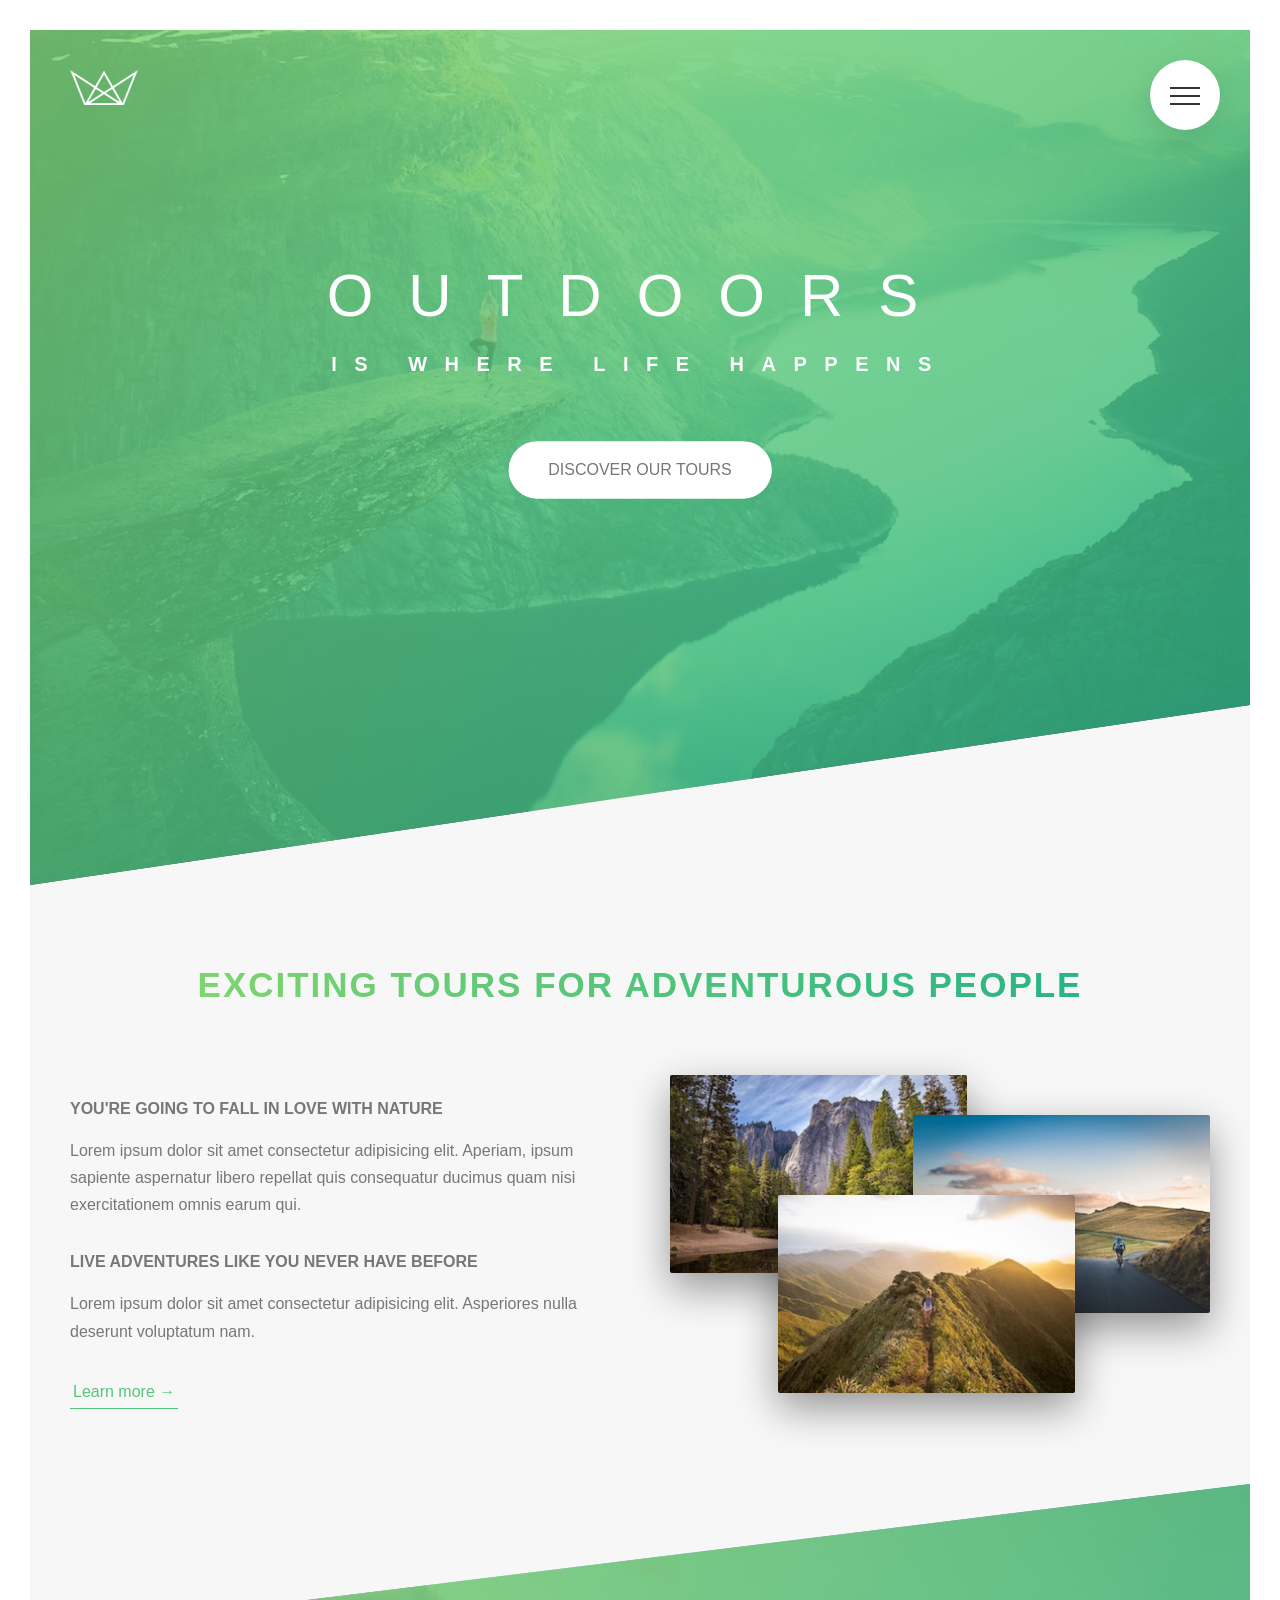
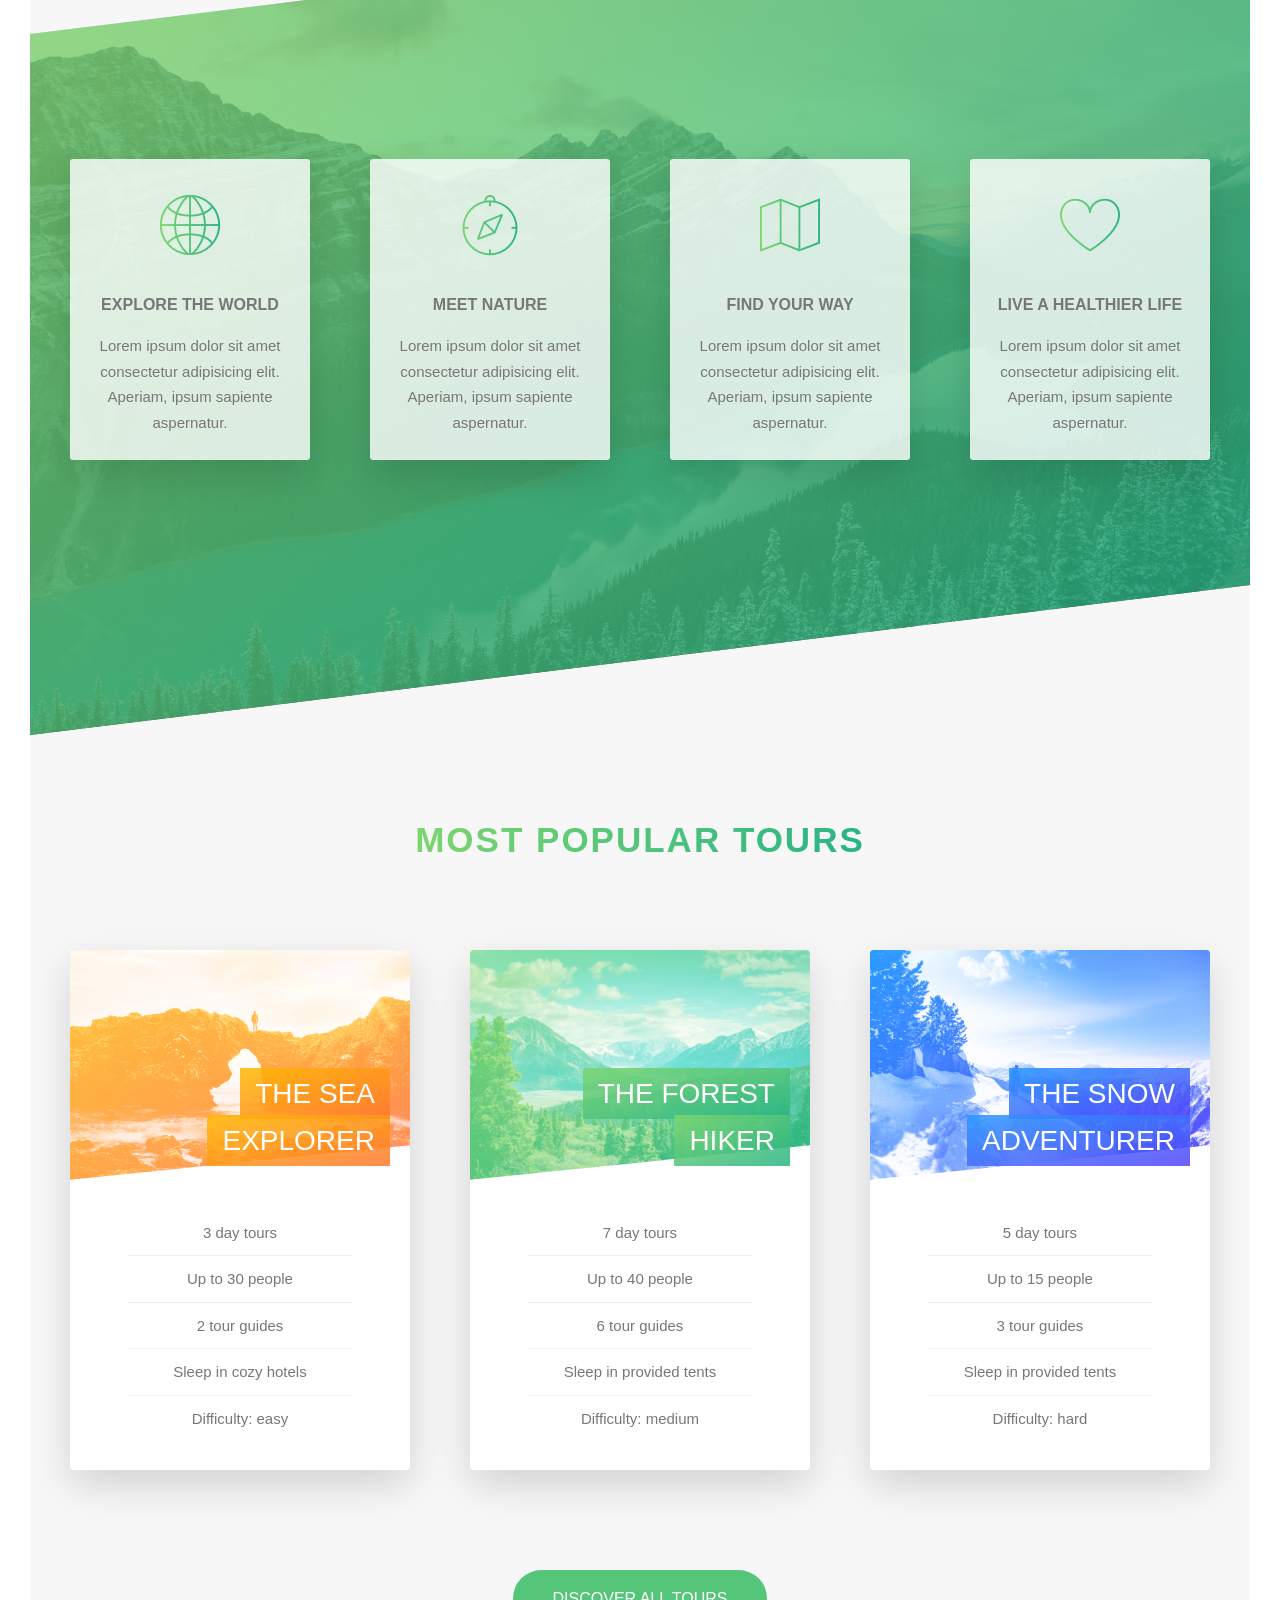
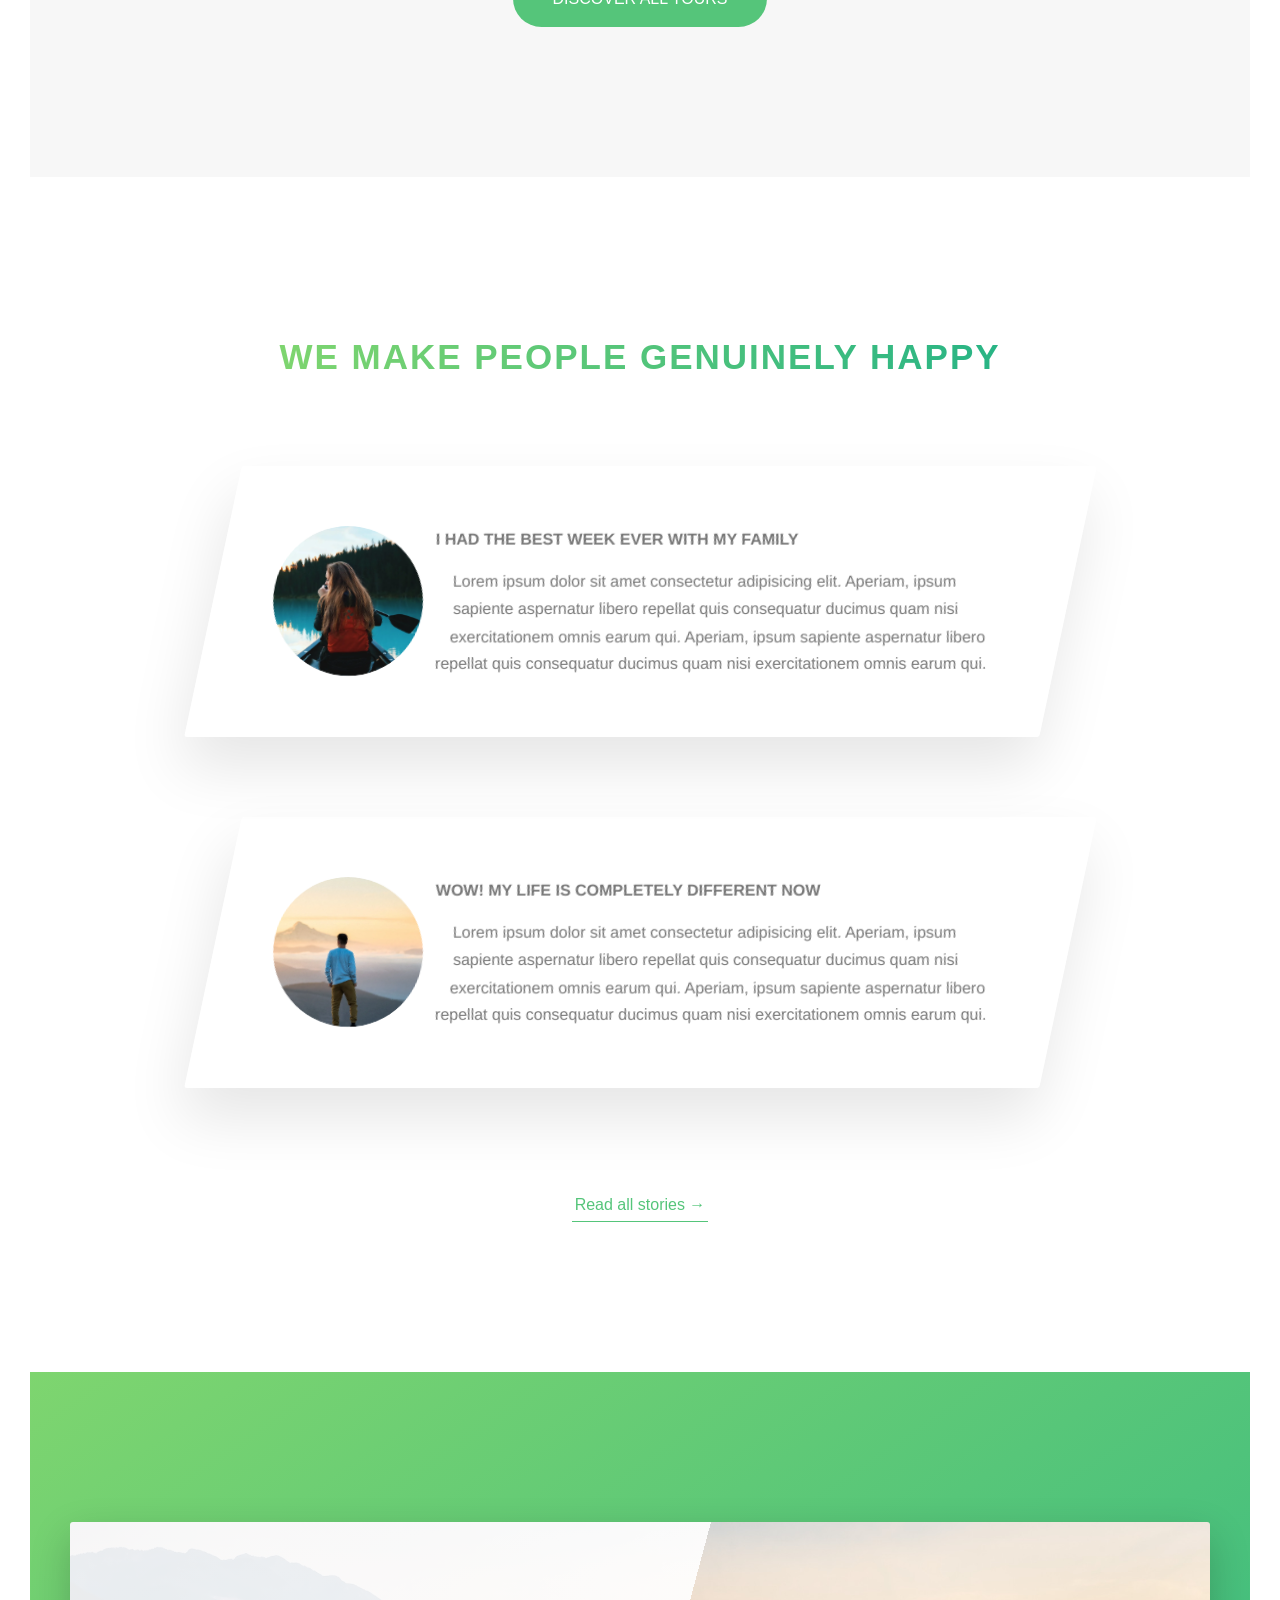
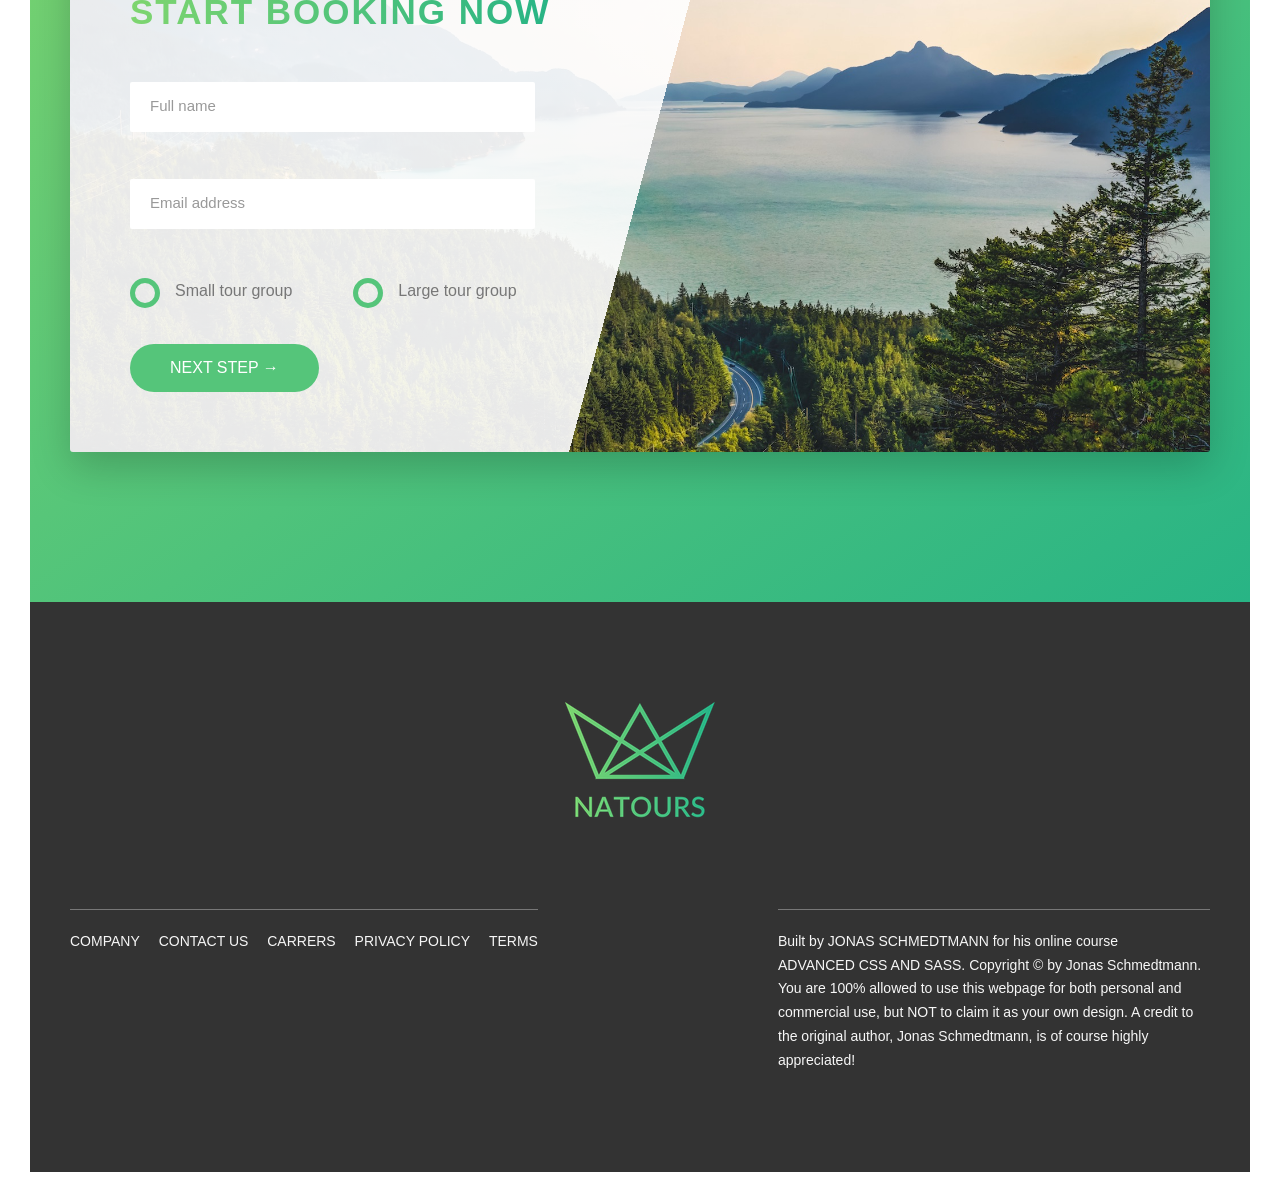
==== commit 0205f9f6: "fix: change nat 8 and 9 to webp" ====
--- a/natours/starter/index.html
+++ b/natours/starter/index.html
@@ -5,10 +5,10 @@
     <meta name="viewport" content="width=device-width, initial-scale=1.0" />
     <meta http-equiv="X-UA-Compatible" content="ie=edge" />
 
-    <link
+    <!-- <link
       href="https://fonts.googleapis.com/css?family=Lato:100,300,400,700,900"
       rel="stylesheet"
-    />
+    /> -->
 
     <!--<link rel="stylesheet" href="css/icon-font.css">-->
 
@@ -311,7 +311,7 @@
           <div class="story">
             <figure class="story__shape">
               <img
-                src="img/nat-8.jpg"
+                src="./img/nat-8.webp"
                 alt="Person on a tour"
                 class="story__img"
               />
@@ -336,7 +336,7 @@
           <div class="story">
             <figure class="story__shape">
               <img
-                src="img/nat-9.jpg"
+                src="./img/nat-9.webp"
                 alt="Person on a tour"
                 class="story__img"
               />
@@ -487,8 +487,8 @@
     <div class="popup" id="popup">
       <div class="popup__content">
         <div class="popup__left">
-          <img src="img/nat-8.jpg" alt="Tour photo" class="popup__img" />
-          <img src="img/nat-9.jpg" alt="Tour photo" class="popup__img" />
+          <img src="./img/nat-8.webp" alt="Tour photo" class="popup__img" />
+          <img src="./img/nat-9.webp" alt="Tour photo" class="popup__img" />
         </div>
         <div class="popup__right">
           <a href="#section-tours" class="popup__close">&times;</a>
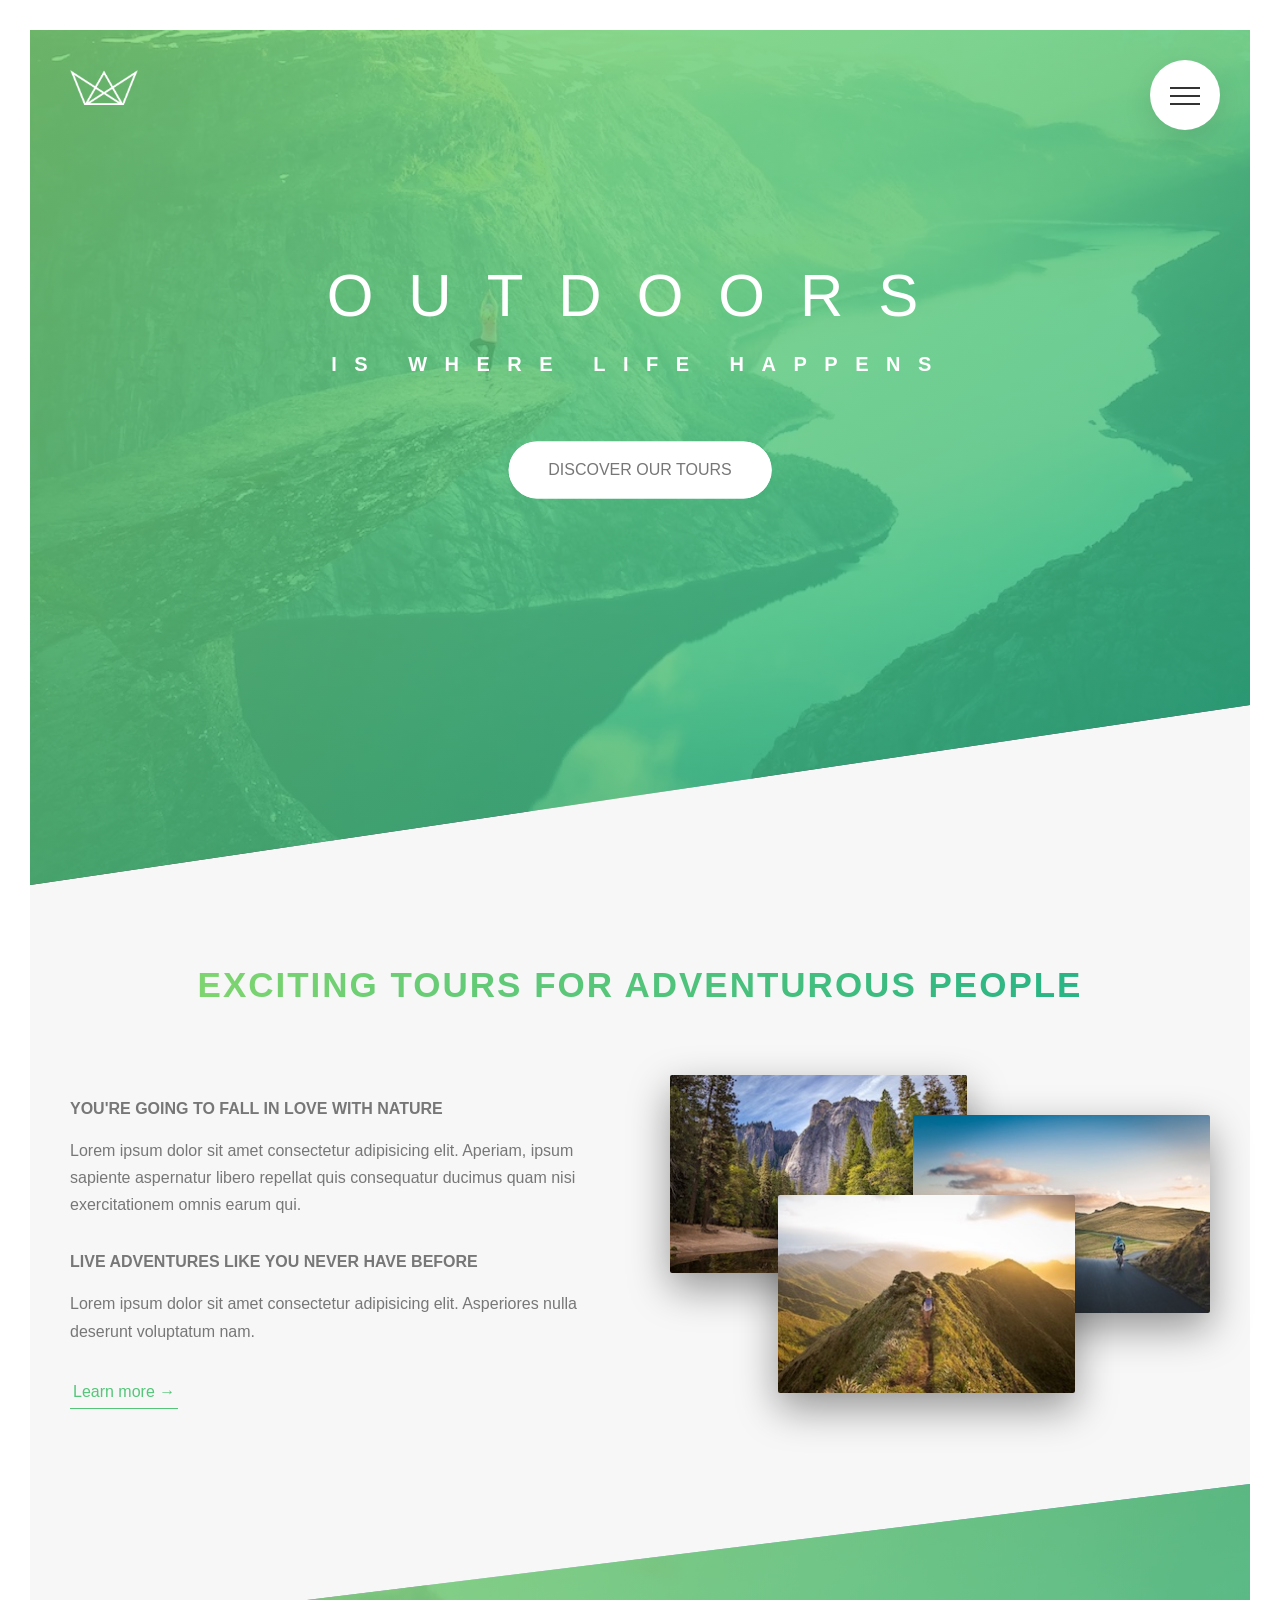
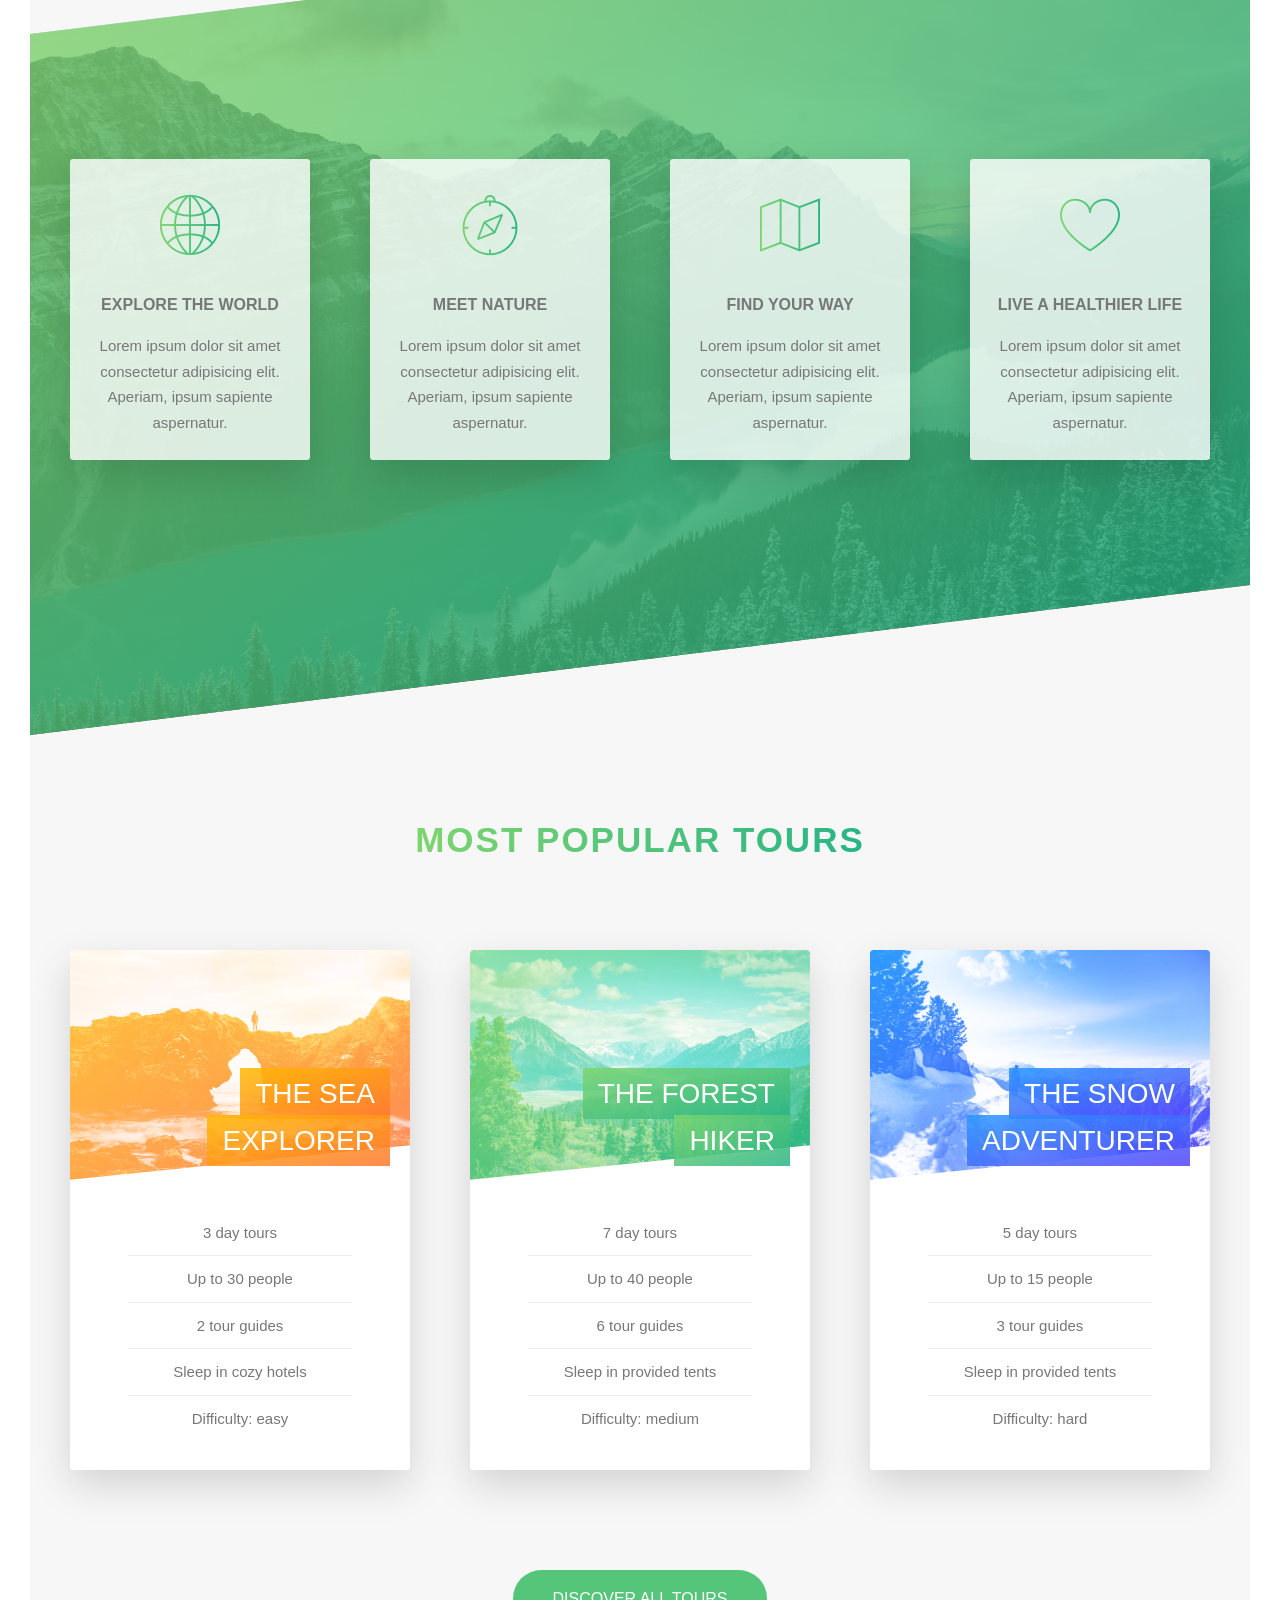
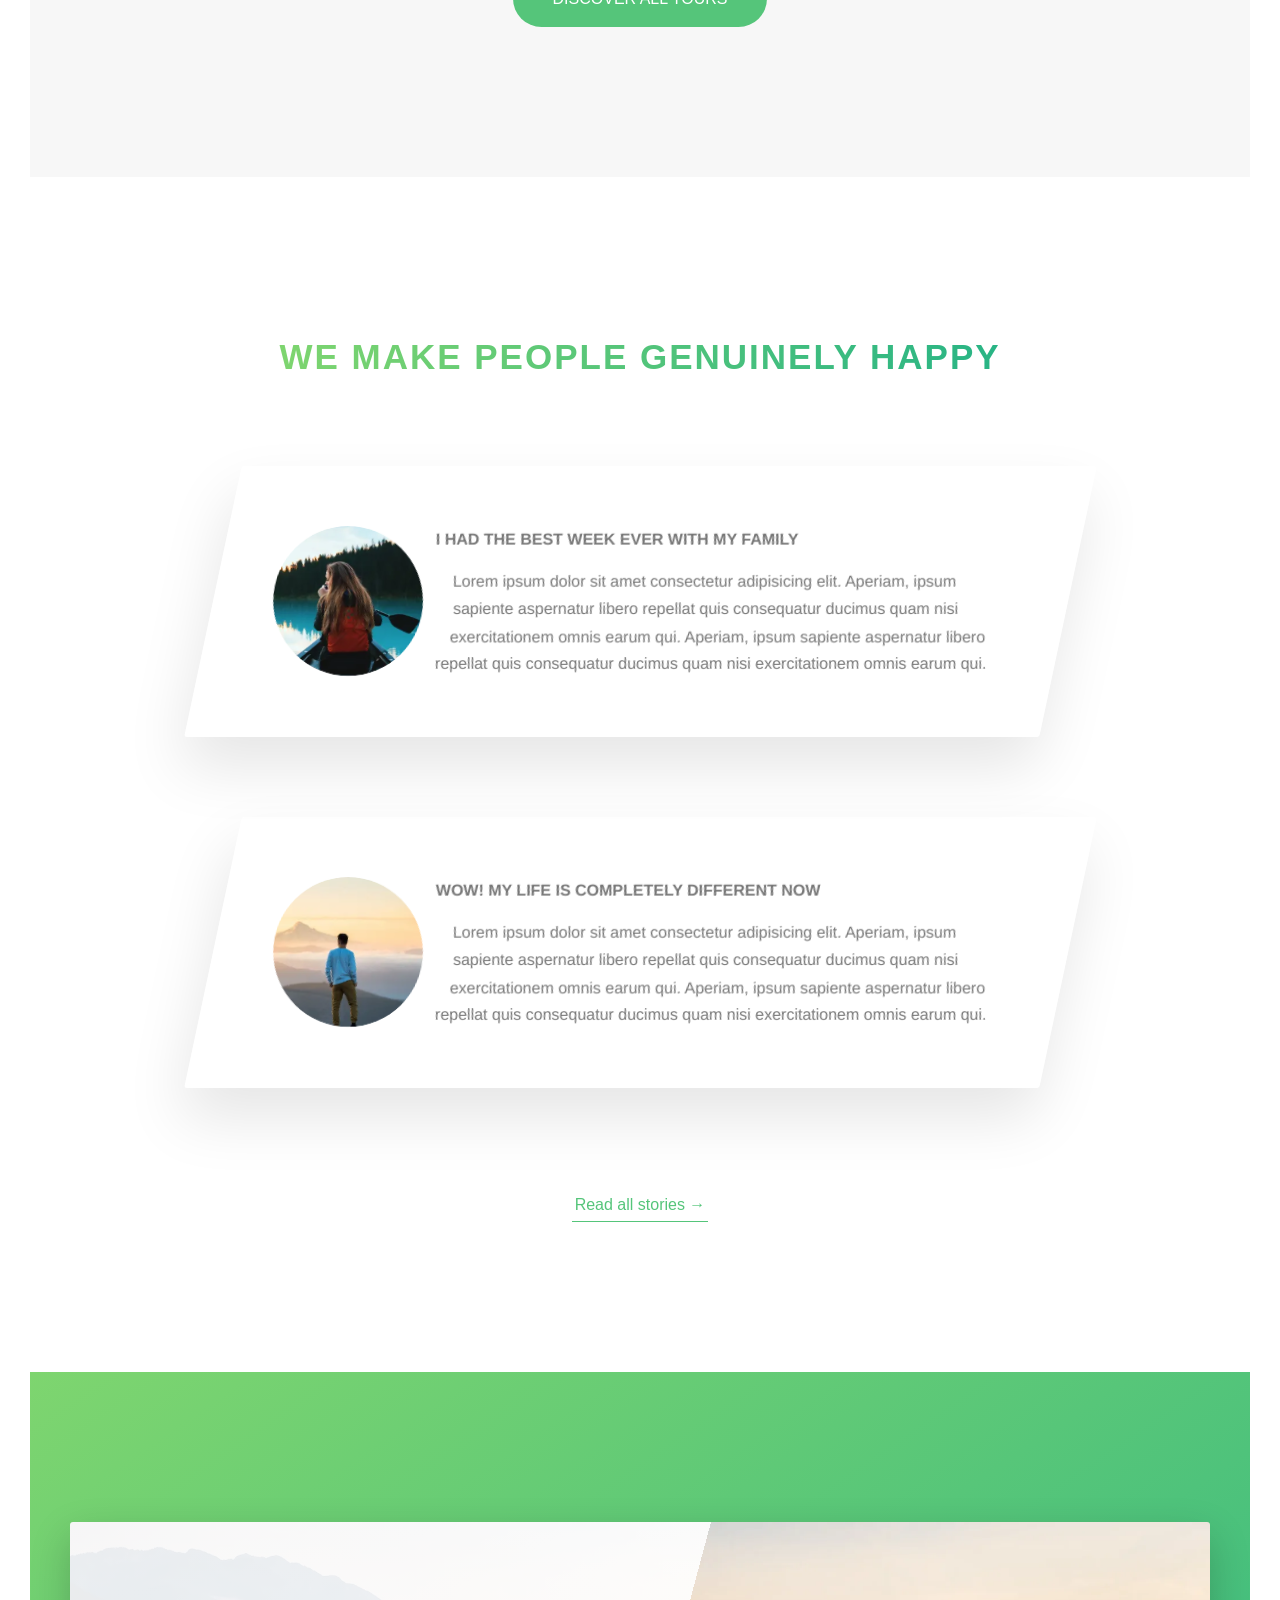
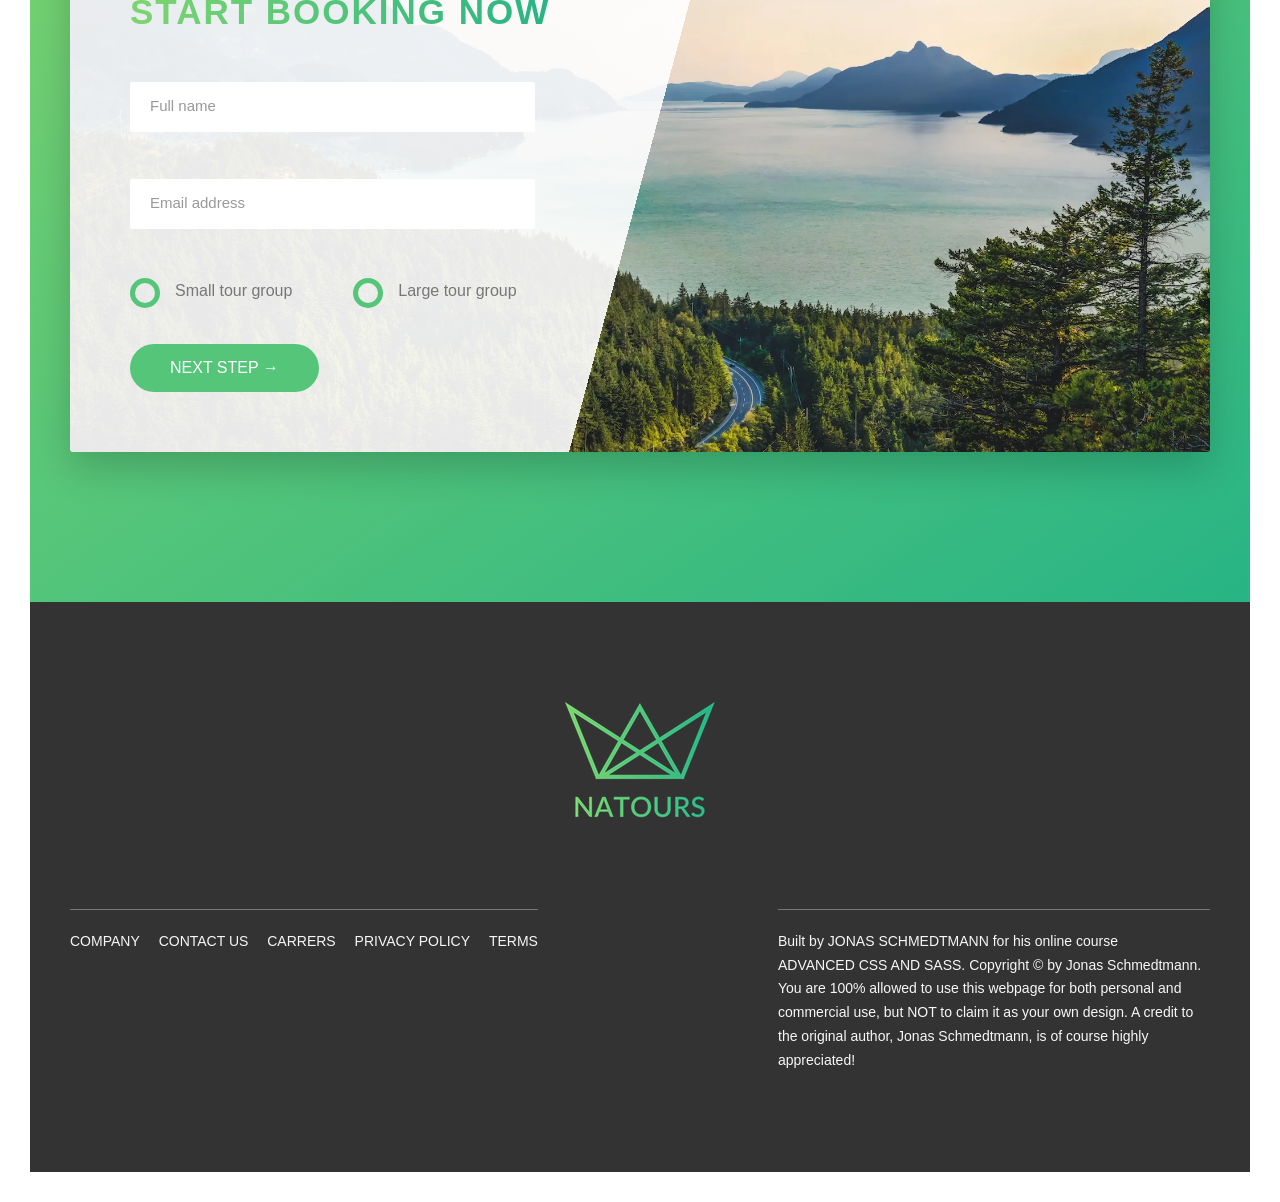
==== commit 0353cd96: "fix: improve images sizes responsive" ====
--- a/natours/starter/index.html
+++ b/natours/starter/index.html
@@ -101,7 +101,7 @@
             <div class="composition">
               <img
                 srcset="img/nat-1.jpg 300w, img/nat-1-large.jpg 1000w"
-                sizes="(max-width: 56.25em) 20vw, (max-width: 37.5em) 30vw, 300px"
+                sizes="(min-width: 1800px) 356px, (min-width: 1220px) 297px, (min-width: 1160px) 267px, (min-width: 920px) calc(20vw + 39px), (min-width: 440px) 117px, 27.5vw"
                 alt="Photo 1"
                 class="composition__photo composition__photo--p1"
                 src="img/nat-1-large.jpg"
@@ -109,7 +109,7 @@
 
               <img
                 srcset="img/nat-2.jpg 300w, img/nat-2-large.jpg 1000w"
-                sizes="(max-width: 56.25em) 20vw, (max-width: 37.5em) 30vw, 300px"
+                sizes="(min-width: 1800px) 356px, (min-width: 1220px) 297px, (min-width: 1160px) 267px, (min-width: 920px) calc(20vw + 39px), (min-width: 440px) 117px, 27.5vw"
                 alt="Photo 2"
                 class="composition__photo composition__photo--p2"
                 src="img/nat-2-large.jpg"
@@ -117,7 +117,7 @@
 
               <img
                 srcset="img/nat-3.jpg 300w, img/nat-3-large.jpg 1000w"
-                sizes="(max-width: 56.25em) 20vw, (max-width: 37.5em) 30vw, 300px"
+                sizes="(min-width: 1800px) 356px, (min-width: 1220px) 297px, (min-width: 1160px) 267px, (min-width: 920px) calc(20vw + 39px), (min-width: 440px) 117px, 27.5vw"
                 alt="Photo 3"
                 class="composition__photo composition__photo--p3"
                 src="img/nat-3-large.jpg"
@@ -311,9 +311,11 @@
           <div class="story">
             <figure class="story__shape">
               <img
+                srcset="img/nat-8.webp 2000w, img/nat-8-540w-360w.webp 540w"
                 src="./img/nat-8.webp"
                 alt="Person on a tour"
                 class="story__img"
+                sizes="(min-width: 1800px) 270px, (min-width: 1220px) 225px, (min-width: 920px) 203px, 180px"
               />
               <figcaption class="story__caption">Mary Smith</figcaption>
             </figure>
@@ -337,6 +339,8 @@
             <figure class="story__shape">
               <img
                 src="./img/nat-9.webp"
+                srcset="img/nat-9.webp 2000w, img/nat-9-524w-361w.webp 524w"
+                sizes="(min-width: 1800px) 262px, (min-width: 1220px) 218px, (min-width: 920px) 196px, 174px"
                 alt="Person on a tour"
                 class="story__img"
               />
@@ -487,8 +491,20 @@
     <div class="popup" id="popup">
       <div class="popup__content">
         <div class="popup__left">
-          <img src="./img/nat-8.webp" alt="Tour photo" class="popup__img" />
-          <img src="./img/nat-9.webp" alt="Tour photo" class="popup__img" />
+          <img
+            src="img/nat-8.webp"
+            srcset="img/nat-8.webp 2000w, img/nat-8-540w-360w.webp 540w"
+            sizes="(min-width: 460px) 25vw, calc(74.29vw - 217px)"
+            alt="Tour photo"
+            class="popup__img"
+          />
+          <img
+            src="./img/nat-9.webp"
+            srcset="img/nat-9.webp 2000w, img/nat-9-524w-361w.webp 524w"
+            sizes="(min-width: 460px) 25vw, calc(74.29vw - 217px)"
+            alt="Tour photo"
+            class="popup__img"
+          />
         </div>
         <div class="popup__right">
           <a href="#section-tours" class="popup__close">&times;</a>
--- a/natours/starter/css/style.css
+++ b/natours/starter/css/style.css
@@ -1 +1 @@
-@font-face{font-family:"linea-basic-10";src:url("fonts/linea-basic-10.eot");src:url("fonts/linea-basic-10.eot?#iefix") format("embedded-opentype"),url("fonts/linea-basic-10.woff") format("woff"),url("fonts/linea-basic-10.ttf") format("truetype"),url("fonts/linea-basic-10.svg#linea-basic-10") format("svg");font-weight:normal;font-style:normal}[data-icon]:before{font-family:"linea-basic-10" !important;content:attr(data-icon);font-style:normal !important;font-weight:normal !important;font-variant:normal !important;text-transform:none !important;speak:none;line-height:1;-webkit-font-smoothing:antialiased;-moz-osx-font-smoothing:grayscale}[class^="icon-"]:before,[class*=" icon-"]:before{font-family:"linea-basic-10" !important;font-style:normal !important;font-weight:normal !important;font-variant:normal !important;text-transform:none !important;speak:none;line-height:1;-webkit-font-smoothing:antialiased;-moz-osx-font-smoothing:grayscale}.icon-basic-accelerator:before{content:"a"}.icon-basic-alarm:before{content:"b"}.icon-basic-anchor:before{content:"c"}.icon-basic-anticlockwise:before{content:"d"}.icon-basic-archive:before{content:"e"}.icon-basic-archive-full:before{content:"f"}.icon-basic-ban:before{content:"g"}.icon-basic-battery-charge:before{content:"h"}.icon-basic-battery-empty:before{content:"i"}.icon-basic-battery-full:before{content:"j"}.icon-basic-battery-half:before{content:"k"}.icon-basic-bolt:before{content:"l"}.icon-basic-book:before{content:"m"}.icon-basic-book-pen:before{content:"n"}.icon-basic-book-pencil:before{content:"o"}.icon-basic-bookmark:before{content:"p"}.icon-basic-calculator:before{content:"q"}.icon-basic-calendar:before{content:"r"}.icon-basic-cards-diamonds:before{content:"s"}.icon-basic-cards-hearts:before{content:"t"}.icon-basic-case:before{content:"u"}.icon-basic-chronometer:before{content:"v"}.icon-basic-clessidre:before{content:"w"}.icon-basic-clock:before{content:"x"}.icon-basic-clockwise:before{content:"y"}.icon-basic-cloud:before{content:"z"}.icon-basic-clubs:before{content:"A"}.icon-basic-compass:before{content:"B"}.icon-basic-cup:before{content:"C"}.icon-basic-diamonds:before{content:"D"}.icon-basic-display:before{content:"E"}.icon-basic-download:before{content:"F"}.icon-basic-exclamation:before{content:"G"}.icon-basic-eye:before{content:"H"}.icon-basic-eye-closed:before{content:"I"}.icon-basic-female:before{content:"J"}.icon-basic-flag1:before{content:"K"}.icon-basic-flag2:before{content:"L"}.icon-basic-floppydisk:before{content:"M"}.icon-basic-folder:before{content:"N"}.icon-basic-folder-multiple:before{content:"O"}.icon-basic-gear:before{content:"P"}.icon-basic-geolocalize-01:before{content:"Q"}.icon-basic-geolocalize-05:before{content:"R"}.icon-basic-globe:before{content:"S"}.icon-basic-gunsight:before{content:"T"}.icon-basic-hammer:before{content:"U"}.icon-basic-headset:before{content:"V"}.icon-basic-heart:before{content:"W"}.icon-basic-heart-broken:before{content:"X"}.icon-basic-helm:before{content:"Y"}.icon-basic-home:before{content:"Z"}.icon-basic-info:before{content:"0"}.icon-basic-ipod:before{content:"1"}.icon-basic-joypad:before{content:"2"}.icon-basic-key:before{content:"3"}.icon-basic-keyboard:before{content:"4"}.icon-basic-laptop:before{content:"5"}.icon-basic-life-buoy:before{content:"6"}.icon-basic-lightbulb:before{content:"7"}.icon-basic-link:before{content:"8"}.icon-basic-lock:before{content:"9"}.icon-basic-lock-open:before{content:"!"}.icon-basic-magic-mouse:before{content:"\""}.icon-basic-magnifier:before{content:"#"}.icon-basic-magnifier-minus:before{content:"$"}.icon-basic-magnifier-plus:before{content:"%"}.icon-basic-mail:before{content:"&"}.icon-basic-mail-multiple:before{content:"'"}.icon-basic-mail-open:before{content:"("}.icon-basic-mail-open-text:before{content:")"}.icon-basic-male:before{content:"*"}.icon-basic-map:before{content:"+"}.icon-basic-message:before{content:","}.icon-basic-message-multiple:before{content:"-"}.icon-basic-message-txt:before{content:"."}.icon-basic-mixer2:before{content:"/"}.icon-basic-mouse:before{content:":"}.icon-basic-notebook:before{content:";"}.icon-basic-notebook-pen:before{content:"<"}.icon-basic-notebook-pencil:before{content:"="}.icon-basic-paperplane:before{content:">"}.icon-basic-pencil-ruler:before{content:"?"}.icon-basic-pencil-ruler-pen:before{content:"@"}.icon-basic-photo:before{content:"["}.icon-basic-picture:before{content:"]"}.icon-basic-picture-multiple:before{content:"^"}.icon-basic-pin1:before{content:"_"}.icon-basic-pin2:before{content:"`"}.icon-basic-postcard:before{content:"{"}.icon-basic-postcard-multiple:before{content:"|"}.icon-basic-printer:before{content:"}"}.icon-basic-question:before{content:"~"}.icon-basic-rss:before{content:"\\"}.icon-basic-server:before{content:"\e000"}.icon-basic-server2:before{content:"\e001"}.icon-basic-server-cloud:before{content:"\e002"}.icon-basic-server-download:before{content:"\e003"}.icon-basic-server-upload:before{content:"\e004"}.icon-basic-settings:before{content:"\e005"}.icon-basic-share:before{content:"\e006"}.icon-basic-sheet:before{content:"\e007"}.icon-basic-sheet-multiple:before{content:"\e008"}.icon-basic-sheet-pen:before{content:"\e009"}.icon-basic-sheet-pencil:before{content:"\e00a"}.icon-basic-sheet-txt:before{content:"\e00b"}.icon-basic-signs:before{content:"\e00c"}.icon-basic-smartphone:before{content:"\e00d"}.icon-basic-spades:before{content:"\e00e"}.icon-basic-spread:before{content:"\e00f"}.icon-basic-spread-bookmark:before{content:"\e010"}.icon-basic-spread-text:before{content:"\e011"}.icon-basic-spread-text-bookmark:before{content:"\e012"}.icon-basic-star:before{content:"\e013"}.icon-basic-tablet:before{content:"\e014"}.icon-basic-target:before{content:"\e015"}.icon-basic-todo:before{content:"\e016"}.icon-basic-todo-pen:before{content:"\e017"}.icon-basic-todo-pencil:before{content:"\e018"}.icon-basic-todo-txt:before{content:"\e019"}.icon-basic-todolist-pen:before{content:"\e01a"}.icon-basic-todolist-pencil:before{content:"\e01b"}.icon-basic-trashcan:before{content:"\e01c"}.icon-basic-trashcan-full:before{content:"\e01d"}.icon-basic-trashcan-refresh:before{content:"\e01e"}.icon-basic-trashcan-remove:before{content:"\e01f"}.icon-basic-upload:before{content:"\e020"}.icon-basic-usb:before{content:"\e021"}.icon-basic-video:before{content:"\e022"}.icon-basic-watch:before{content:"\e023"}.icon-basic-webpage:before{content:"\e024"}.icon-basic-webpage-img-txt:before{content:"\e025"}.icon-basic-webpage-multiple:before{content:"\e026"}.icon-basic-webpage-txt:before{content:"\e027"}.icon-basic-world:before{content:"\e028"}@-webkit-keyframes moveInLeft{0%{opacity:0;-webkit-transform:translateX(-10rem);transform:translateX(-10rem)}80%{-webkit-transform:translateX(1rem);transform:translateX(1rem)}100%{opacity:1;-webkit-transform:translate(0);transform:translate(0)}}@keyframes moveInLeft{0%{opacity:0;-webkit-transform:translateX(-10rem);transform:translateX(-10rem)}80%{-webkit-transform:translateX(1rem);transform:translateX(1rem)}100%{opacity:1;-webkit-transform:translate(0);transform:translate(0)}}@-webkit-keyframes moveInRight{0%{opacity:0;-webkit-transform:translateX(10rem);transform:translateX(10rem)}80%{-webkit-transform:translateX(-1rem);transform:translateX(-1rem)}100%{opacity:1;-webkit-transform:translate(0);transform:translate(0)}}@keyframes moveInRight{0%{opacity:0;-webkit-transform:translateX(10rem);transform:translateX(10rem)}80%{-webkit-transform:translateX(-1rem);transform:translateX(-1rem)}100%{opacity:1;-webkit-transform:translate(0);transform:translate(0)}}@-webkit-keyframes moveInBottom{0%{opacity:0;-webkit-transform:translateY(3rem);transform:translateY(3rem)}100%{opacity:1;-webkit-transform:translate(0);transform:translate(0)}}@keyframes moveInBottom{0%{opacity:0;-webkit-transform:translateY(3rem);transform:translateY(3rem)}100%{opacity:1;-webkit-transform:translate(0);transform:translate(0)}}*,*::after,*::before{margin:0;padding:0;-webkit-box-sizing:inherit;box-sizing:inherit}html{font-size:62.5%}@media only screen and (max-width: 75em){html{font-size:56.25%}}@media only screen and (max-width: 56.25em){html{font-size:50%}}@media only screen and (min-width: 112.5em){html{font-size:75%}}body{-webkit-box-sizing:border-box;box-sizing:border-box;padding:3rem}@media only screen and (max-width: 56.25em){body{padding:0}}::-moz-selection{background-color:#55c57a;color:#fff}::selection{background-color:#55c57a;color:#fff}body{font-family:"Lato", sans-serif;font-weight:400;line-height:1.7;color:#777}.heading-primary{color:#fff;text-transform:uppercase;-webkit-backface-visibility:hidden;backface-visibility:hidden;margin-bottom:6rem}.heading-primary--main{display:block;font-size:6rem;font-weight:400;letter-spacing:3.5rem;-webkit-animation-name:moveInLeft;animation-name:moveInLeft;-webkit-animation-duration:1s;animation-duration:1s;-webkit-animation-timing-function:ease-out;animation-timing-function:ease-out}@media only screen and (max-width: 37.5em){.heading-primary--main{letter-spacing:1rem;font-family:5rem}}.heading-primary--sub{display:block;font-size:2rem;font-weight:700;letter-spacing:1.75rem;-webkit-animation:moveInRight 1s ease-out;animation:moveInRight 1s ease-out}@media only screen and (max-width: 37.5em){.heading-primary--sub{letter-spacing:.5rem}}.heading-secondary{font-size:3.5rem;text-transform:uppercase;font-weight:700;display:inline-block;background-image:-webkit-gradient(linear, left top, right top, from(#7ed56f), to(#28b485));background-image:linear-gradient(to right, #7ed56f, #28b485);-webkit-background-clip:text;color:transparent;letter-spacing:.2rem;-webkit-transition:all .2s;transition:all .2s}@media only screen and (max-width: 56.25em){.heading-secondary{font-size:3rem}}@media only screen and (max-width: 37.5em){.heading-secondary{font-size:2.5rem}}.heading-secondary:hover{-webkit-transform:skewY(2deg) skewX(15deg) scale(1.1);transform:skewY(2deg) skewX(15deg) scale(1.1);text-shadow:0.5rem 1rem 2rem rgba(0,0,0,0.2)}.heading-tertiary{font-size:1.6rem;font-weight:700;text-transform:uppercase}.paragraph{font-size:1.6rem}.paragraph:not(:last-child){margin-bottom:3rem}.u-center-text{text-align:center !important}.u-margin-bottom-small{margin-bottom:1.5rem !important}.u-margin-bottom-medium{margin-bottom:4rem !important}@media only screen and (max-width: 56.25em){.u-margin-bottom-medium{margin-bottom:3rem !important}}.u-margin-bottom-big{margin-bottom:8rem !important}@media only screen and (max-width: 56.25em){.u-margin-bottom-big{margin-bottom:5rem !important}}.u-margin-top-big{margin-top:8rem !important}.u-margin-top-huge{margin-top:10rem !important}.bg-video{position:absolute;top:0;left:0;height:100%;width:100%;z-index:-1;opacity:.15;overflow:hidden}.bg-video__content{height:100%;width:100%;-o-object-fit:cover;object-fit:cover}.btn,.btn:link,.btn:visited{text-transform:uppercase;text-decoration:none;padding:1.5rem 4rem;display:inline-block;border-radius:10rem;-webkit-transition:all .2s;transition:all .2s;position:relative;font-size:1.6rem;border:none;cursor:pointer}.btn:hover{-webkit-transform:translateY(-3px);transform:translateY(-3px);-webkit-box-shadow:0 1rem 2rem rgba(0,0,0,0.2);box-shadow:0 1rem 2rem rgba(0,0,0,0.2)}.btn:hover::after{-webkit-transform:scaleX(1.4) scaleY(1.6);transform:scaleX(1.4) scaleY(1.6);opacity:0}.btn:active,.btn:focus{outline:none;-webkit-transform:translateY(-1px);transform:translateY(-1px);-webkit-box-shadow:0 0.5rem 1rem rgba(0,0,0,0.2);box-shadow:0 0.5rem 1rem rgba(0,0,0,0.2)}.btn--white{background-color:#fff;color:#777}.btn--white::after{background-color:#fff}.btn--green{background-color:#55c57a;color:#fff}.btn--green::after{background-color:#55c57a}.btn::after{content:"";display:inline-block;height:100%;width:100%;border-radius:10rem;position:absolute;top:0;left:0;z-index:-1;-webkit-transition:all .4s;transition:all .4s}.btn--animated{-webkit-animation:moveInBottom .5s ease-out .75s;animation:moveInBottom .5s ease-out .75s;-webkit-animation-fill-mode:backwards;animation-fill-mode:backwards}.btn-text:link,.btn-text:visited{font-size:1.6rem;color:#55c57a;display:inline-block;text-decoration:none;border-bottom:1px solid #55c57a;padding:3px;-webkit-transition:all .2s;transition:all .2s}.btn-text:hover{background-color:#55c57a;color:#fff;-webkit-box-shadow:0 1rem 2rem rgba(0,0,0,0.15);box-shadow:0 1rem 2rem rgba(0,0,0,0.15);-webkit-transform:translateY(-2px);transform:translateY(-2px)}.btn-text:active{-webkit-box-shadow:0 0.5rem 1rem rgba(0,0,0,0.15);box-shadow:0 0.5rem 1rem rgba(0,0,0,0.15);-webkit-transform:translateY(0);transform:translateY(0)}.card{-webkit-perspective:150rem;perspective:150rem;-moz-perspective:150rem;position:relative;height:52rem}.card__side{height:52rem;-webkit-transition:all .8s ease;transition:all .8s ease;position:absolute;top:0;left:0;width:100%;-webkit-backface-visibility:hidden;backface-visibility:hidden;border-radius:3px;overflow:hidden;-webkit-box-shadow:0 1.5rem 4rem rgba(0,0,0,0.15);box-shadow:0 1.5rem 4rem rgba(0,0,0,0.15)}.card__side--front{background-color:#fff}.card__side--back{-webkit-transform:rotateY(180deg);transform:rotateY(180deg)}.card__side--back-1{background-image:-webkit-gradient(linear, left top, right bottom, from(#ffb900), to(#ff7730));background-image:linear-gradient(to right bottom, #ffb900, #ff7730)}.card__side--back-2{background-image:-webkit-gradient(linear, left top, right bottom, from(#7ed56f), to(#28b485));background-image:linear-gradient(to right bottom, #7ed56f, #28b485)}.card__side--back-3{background-image:-webkit-gradient(linear, left top, right bottom, from(#2998ff), to(#5643fa));background-image:linear-gradient(to right bottom, #2998ff, #5643fa)}.card:hover .card__side--front{-webkit-transform:rotateY(-180deg);transform:rotateY(-180deg)}.card:hover .card__side--back{-webkit-transform:rotateY(0);transform:rotateY(0)}.card__picture{background-size:cover;height:23rem;background-blend-mode:screen;-webkit-clip-path:polygon(0 0, 100% 0, 100% 85%, 0 100%);clip-path:polygon(0 0, 100% 0, 100% 85%, 0 100%);border-top-left-radius:3px;border-top-right-radius:3px}.card__picture--1{background-image:-webkit-gradient(linear, left top, right bottom, from(#ffb900), to(#ff7730)),url(../img/nat-5.jpg);background-image:linear-gradient(to right bottom, #ffb900, #ff7730),url(../img/nat-5.jpg)}.card__picture--2{background-image:-webkit-gradient(linear, left top, right bottom, from(#7ed56f), to(#28b485)),url(../img/nat-6.jpg);background-image:linear-gradient(to right bottom, #7ed56f, #28b485),url(../img/nat-6.jpg)}.card__picture--3{background-image:-webkit-gradient(linear, left top, right bottom, from(#2998ff), to(#5643fa)),url(../img/nat-7.jpg);background-image:linear-gradient(to right bottom, #2998ff, #5643fa),url(../img/nat-7.jpg)}.card__heading{font-size:2.8rem;font-weight:300;text-transform:uppercase;text-align:right;color:#fff;position:absolute;top:12rem;right:2rem;width:75%}.card__heading-span{padding:1rem 1.5rem;-webkit-box-decoration-break:clone;box-decoration-break:clone}.card__heading-span--1{background-image:-webkit-gradient(linear, left top, right bottom, from(rgba(255,185,0,0.85)), to(rgba(255,119,48,0.85)));background-image:linear-gradient(to right bottom, rgba(255,185,0,0.85), rgba(255,119,48,0.85))}.card__heading-span--2{background-image:-webkit-gradient(linear, left top, right bottom, from(rgba(126,213,111,0.85)), to(rgba(40,180,133,0.85)));background-image:linear-gradient(to right bottom, rgba(126,213,111,0.85), rgba(40,180,133,0.85))}.card__heading-span--3{background-image:-webkit-gradient(linear, left top, right bottom, from(rgba(41,152,255,0.85)), to(rgba(86,67,250,0.85)));background-image:linear-gradient(to right bottom, rgba(41,152,255,0.85), rgba(86,67,250,0.85))}.card__details{padding:3rem}.card__details ul{list-style:none;width:80%;margin:0 auto}.card__details ul li{text-align:center;font-size:1.5rem;padding:1rem}.card__details ul li:not(:last-child){border-bottom:1px solid #eee}.card__cta{position:absolute;top:50%;left:50%;-webkit-transform:translate(-50%, -50%);transform:translate(-50%, -50%);width:90%;text-align:center}.card__price-box{text-align:center;color:#fff;margin-bottom:8rem}.card__price-only{font-size:1.4rem;text-transform:uppercase}.card__price-value{font-size:6rem;font-weight:100}@media only screen and (max-width: 56.25em), only screen and (hover: none){.card{height:auto;border-radius:3px;background-color:#fff;-webkit-box-shadow:0 1.5rem 4rem rgba(0,0,0,0.15);box-shadow:0 1.5rem 4rem rgba(0,0,0,0.15)}.card__side{height:auto;position:relative;-webkit-box-shadow:none;box-shadow:none}.card__side--back{-webkit-transform:rotateY(0);transform:rotateY(0);-webkit-clip-path:polygon(0 15%, 100% 0, 100% 100%, 0% 100%);clip-path:polygon(0 15%, 100% 0, 100% 100%, 0% 100%)}.card:hover .card__side--front{-webkit-transform:rotateY(0);transform:rotateY(0)}.card__details{padding:1rem 3rem}.card__cta{position:relative;top:0%;left:0;-webkit-transform:translate(0);transform:translate(0);width:100%;padding:7rem 4rem 4rem 4rem}.card__price-box{margin-bottom:3rem}.card__price-value{font-size:4rem}}.composition{position:relative}.composition__photo{width:55%;-webkit-box-shadow:0 1.5rem 4rem rgba(0,0,0,0.4);box-shadow:0 1.5rem 4rem rgba(0,0,0,0.4);border-radius:2px;position:absolute;z-index:10;-webkit-transition:all .2s;transition:all .2s;outline-offset:2rem}@media only screen and (max-width: 56.25em){.composition__photo{float:left;position:relative;width:33.33333333%;-webkit-box-shadow:0 1.5rem 3rem rgba(0,0,0,0.2);box-shadow:0 1.5rem 3rem rgba(0,0,0,0.2)}}.composition__photo--p1{left:0;top:-2rem}@media only screen and (max-width: 56.25em){.composition__photo--p1{top:0;-webkit-transform:scale(1.2);transform:scale(1.2)}}.composition__photo--p2{right:0;top:2rem}@media only screen and (max-width: 56.25em){.composition__photo--p2{top:-1rem;-webkit-transform:scale(1.3);transform:scale(1.3);z-index:100}}.composition__photo--p3{left:20%;top:10rem}@media only screen and (max-width: 56.25em){.composition__photo--p3{top:1rem;left:0;-webkit-transform:scale(1.1);transform:scale(1.1)}}.composition__photo:hover{outline:1.5rem solid #55c57a;-webkit-transform:scale(1.05) translateY(-0.5rem);transform:scale(1.05) translateY(-0.5rem);-webkit-box-shadow:0 2.5rem 4rem rgba(0,0,0,0.5);box-shadow:0 2.5rem 4rem rgba(0,0,0,0.5);z-index:20}.composition:hover .composition__photo:not(:hover){-webkit-transform:scale(0.95);transform:scale(0.95)}.feature-box{background-color:rgba(255,255,255,0.8);font-size:1.5rem;padding:2.5rem;text-align:center;border-radius:3px;-webkit-box-shadow:0 1.5rem 4rem rgba(0,0,0,0.15);box-shadow:0 1.5rem 4rem rgba(0,0,0,0.15);-webkit-transition:-webkit-transform .3s;transition:-webkit-transform .3s;transition:transform .3s;transition:transform .3s, -webkit-transform .3s}@media only screen and (max-width: 56.25em){.feature-box{padding:2rem}}.feature-box__icon{font-size:6rem;margin-bottom:.5rem;display:inline-block;background-image:-webkit-gradient(linear, left top, right top, from(#7ed56f), to(#28b485));background-image:linear-gradient(to right, #7ed56f, #28b485);-webkit-background-clip:text;color:transparent}@media only screen and (max-width: 56.25em){.feature-box__icon{margin-bottom:0}}.feature-box:hover{-webkit-transform:translateY(-1.5rem) scale(1.03);transform:translateY(-1.5rem) scale(1.03)}.form__group:not(:last-child){margin-bottom:2rem}.form__input{font-size:1.5rem;font-family:inherit;color:inherit;padding:1.5rem 2rem;border-radius:2px;background-color:rbga(#fff, 0.5);border:none;border-bottom:3px solid transparent;width:90%;display:block;-webkit-transition:all .3s;transition:all .3s}@media only screen and (max-width: 56.25em){.form__input{width:100%}}.form__input:focus{outline:none;-webkit-box-shadow:0 1rem 2rem rgba(0,0,0,0.1);box-shadow:0 1rem 2rem rgba(0,0,0,0.1);border-bottom:3px solid #55c57a}.form__input:focus:invalid{border-bottom:3px solid #ff7730}.form__input::-webkit-input-placeholder{color:#999}.form__label{font-size:1.2rem;font-weight:700;margin-left:2rem;margin-top:.7rem;display:block;-webkit-transition:all .3s;transition:all .3s}.form__input:placeholder-shown+.form__label{opacity:0;visibility:hidden;-webkit-transform:translateY(-4rem);transform:translateY(-4rem)}.form__radio-group{width:49%;display:inline-block}@media only screen and (max-width: 56.25em){.form__radio-group{width:100%;margin-bottom:2rem}}.form__radio-input{display:none}.form__radio-label{font-size:1.6rem;cursor:pointer;position:relative;padding-left:4.5rem}.form__radio-button{height:3rem;width:3rem;border:5px solid #55c57a;border-radius:50%;display:inline-block;position:absolute;left:0;top:-.4rem}.form__radio-button::after{content:"";display:block;height:1.3rem;width:1.3rem;border-radius:50%;position:absolute;top:50%;left:50%;-webkit-transform:translate(-50%, -50%);transform:translate(-50%, -50%);background-color:#55c57a;opacity:0;-webkit-transition:opacity .2s;transition:opacity .2s}.form__radio-input:checked ~ .form__radio-label .form__radio-button::after{opacity:1}.popup{height:100vh;width:100%;position:fixed;top:0;left:0;background-color:rgba(0,0,0,0.8);z-index:9999;opacity:0;visibility:hidden;-webkit-transition:all .3s;transition:all .3s}@supports (-webkit-backdrop-filter: blur(10px)) or (backdrop-filter: blur(10px)){.popup{-webkit-backdrop-filter:blur(10px);backdrop-filter:blur(10px);background-color:rgba(0,0,0,0.3)}}.popup__content{position:absolute;top:50%;left:50%;-webkit-transform:translate(-50%, -50%);transform:translate(-50%, -50%);width:75%;background-color:#fff;-webkit-box-shadow:0 2rem 4rem rgba(0,0,0,0.2);box-shadow:0 2rem 4rem rgba(0,0,0,0.2);border-radius:3px;display:table;overflow:hidden;opacity:0;-webkit-transform:translate(-50%, -50%) scale(0.25);transform:translate(-50%, -50%) scale(0.25);-webkit-transition:all .5s .2s;transition:all .5s .2s}.popup__left{width:33.333333%;display:table-cell}.popup__right{width:66.6666667%;display:table-cell;vertical-align:middle;padding:3rem 5rem}.popup__img{display:block;width:100%}.popup__text{font-size:1.4rem;margin-bottom:4rem;-moz-column-count:2;-moz-column-gap:4rem;-moz-column-rule:1px solid #eee;-webkit-column-count:2;column-count:2;-webkit-column-gap:4rem;column-gap:4rem;-webkit-column-rule:1px solid #eee;column-rule:1px solid #eee;-ms-hyphens:auto;-webkit-hyphens:auto;hyphens:auto}.popup:target{opacity:1;visibility:visible}.popup:target .popup__content{opacity:1;-webkit-transform:translate(-50%, -50%) scale(1);transform:translate(-50%, -50%) scale(1)}.popup__close:link,.popup__close:visited{color:#777;position:absolute;top:2.5rem;right:2.5rem;font-size:3rem;text-decoration:none;display:inline-block;-webkit-transition:all .2s;transition:all .2s;line-height:1}.popup__close:hover{color:#55c57a}.story{width:75%;margin:0 auto;-webkit-box-shadow:0 3rem 6rem rgba(0,0,0,0.1);box-shadow:0 3rem 6rem rgba(0,0,0,0.1);background-color:rgba(255,255,255,0.6);border-radius:3px;padding:6rem;padding-left:9rem;font-size:1.6rem;-webkit-transform:skewX(-12deg);transform:skewX(-12deg)}@media only screen and (max-width: 56.25em){.story{width:100%;padding:4rem;padding-left:7rem}}@media only screen and (max-width: 37.5em){.story{-webkit-transform:skewX(0);transform:skewX(0)}}.story__shape{width:15rem;height:15rem;float:left;-webkit-transform:translateX(-3rem) skewX(12deg);transform:translateX(-3rem) skewX(12deg);position:relative;overflow:hidden;border-radius:50%}@supports (-webkit-clip-path: polygon(0 0)) or (clip-path: polygon(0 0)) or (-webkit-clip-path: polygon(0 0)){.story__shape{-webkit-clip-path:circle(50% at 50% 50%);clip-path:circle(50% at 50% 50%);-webkit-shape-outside:circle(50% at 50% 50%);shape-outside:circle(50% at 50% 50%);border-radius:none}}@media only screen and (max-width: 37.5em){.story__shape{-webkit-transform:translateX(-3rem) skewX(0);transform:translateX(-3rem) skewX(0)}}.story__img{height:100%;-webkit-transform:translateX(-4rem) scale(1.4);transform:translateX(-4rem) scale(1.4);-webkit-backface-visibility:hidden;backface-visibility:hidden;-webkit-transition:all .5s;transition:all .5s}.story__text{-webkit-transform:skewX(12deg);transform:skewX(12deg)}@media only screen and (max-width: 37.5em){.story__text{-webkit-transform:skewX(0);transform:skewX(0)}}.story__caption{position:absolute;top:50%;left:50%;-webkit-transform:translate(-50%, 20%);transform:translate(-50%, 20%);color:#fff;text-transform:uppercase;font-size:1.7rem;text-align:center;opacity:0;-webkit-transition:all .5s;transition:all .5s;-webkit-backface-visibility:hidden;backface-visibility:hidden}.story:hover .story__caption{opacity:1;-webkit-transform:translate(-50%, -50%);transform:translate(-50%, -50%)}.story:hover .story__img{-webkit-transform:translateX(-4rem) scale(1);transform:translateX(-4rem) scale(1);-webkit-filter:blur(3px) brightness(80%);filter:blur(3px) brightness(80%)}.footer{background-color:#333;padding:10rem 0;font-size:1.4rem;color:#f7f7f7}@media only screen and (max-width: 56.25em){.footer{padding:8rem 0}}.footer__logo-box{text-align:center;margin-bottom:8rem}@media only screen and (max-width: 56.25em){.footer__logo-box{margin-bottom:6rem}}.footer__logo{width:15rem;height:auto}.footer__navigation{border-top:1px solid #777;padding-top:2rem;display:inline-block}@media only screen and (max-width: 56.25em){.footer__navigation{width:100%;text-align:center}}.footer__list{list-style:none}.footer__item{display:inline-block}.footer__item:not(:last-child){margin-right:1.5rem}.footer__link:link,.footer__link:visited{color:#f7f7f7;background-color:#333;text-decoration:none;text-transform:uppercase;display:inline-block;-webkit-transition:all .2s;transition:all .2s}.footer__link:hover,.footer__link:active{color:#55c57a;-webkit-box-shadow:0 1rem 2rem rgba(0,0,0,0.4);box-shadow:0 1rem 2rem rgba(0,0,0,0.4);-webkit-transform:rotate(5deg) scale(1.3);transform:rotate(5deg) scale(1.3)}.footer__copyright{border-top:1px solid #777;padding-top:2rem;width:80%;float:right}@media only screen and (max-width: 56.25em){.footer__copyright{width:100%;float:none}}.row{max-width:114rem;margin:0 auto}.row:not(:last-child){margin-bottom:8rem}@media only screen and (max-width: 56.25em){.row:not(:last-child){margin-bottom:6rem}}@media only screen and (max-width: 56.25em){.row{max-width:50rem;padding:0 3rem}}.row::after{content:"";display:table;clear:both}.row [class^="col-"]{float:left}.row [class^="col-"]:not(:last-child){margin-right:6rem}@media only screen and (max-width: 56.25em){.row [class^="col-"]:not(:last-child){margin-right:0;margin-bottom:6rem}}@media only screen and (max-width: 56.25em){.row [class^="col-"]{width:100% !important}}.row .col-1-of-2{width:calc((100% - 6rem) / 2)}.row .col-1-of-3{width:calc((100% - 2 * 6rem) / 3)}.row .col-2-of-3{width:calc(2 * ((100% - 2 * 6rem) / 3) + 6rem)}.row .col-1-of-4{width:calc((100% - 3 * 6rem) / 4)}.row .col-2-of-4{width:calc(2 * ((100% - 3 * 6rem) / 4) + 6rem)}.row .col-3-of-4{width:calc(3 * ((100% - 3 * 6rem) / 4) + 2 * 6rem)}.header{height:85vh;background-image:-webkit-gradient(linear, left top, right bottom, from(rgba(126,213,111,0.8)), to(rgba(40,180,133,0.8))),url(../img/hero-small.jpg);background-image:linear-gradient(to right bottom, rgba(126,213,111,0.8), rgba(40,180,133,0.8)),url(../img/hero-small.jpg);background-size:cover;background-position:top;position:relative}@supports (-webkit-clip-path: polygon(0 0)) or (clip-path: polygon(0 0)) or (-webkit-clip-path: polygon(0 0)){.header{-webkit-clip-path:polygon(0 0, 100% 0, 100% 75vh, 0 100%);clip-path:polygon(0 0, 100% 0, 100% 75vh, 0 100%);height:95vh}}@media only screen and (-webkit-min-device-pixel-ratio: 2) and (min-width: 37.5em), only screen and (min-resolution: 192dpi) and (min-width: 37.5em), only screen and (min-width: 125em){.header{background-image:-webkit-gradient(linear, left top, right bottom, from(rgba(126,213,111,0.8)), to(rgba(40,180,133,0.8))),url(../img/hero.jpg);background-image:linear-gradient(to right bottom, rgba(126,213,111,0.8), rgba(40,180,133,0.8)),url(../img/hero.jpg)}}@media only screen and (max-width: 37.5em){.header{-webkit-clip-path:polygon(0 0, 100% 0, 100% 85vh, 0 100%);clip-path:polygon(0 0, 100% 0, 100% 85vh, 0 100%)}}.header__logo-box{position:absolute;top:4rem;left:4rem}.header__logo{height:3.5rem}.header__text-box{position:absolute;top:40%;left:50%;-webkit-transform:translate(-50%, -50%);transform:translate(-50%, -50%);text-align:center}.navigation__checkbox{display:none}.navigation__button{background-color:#fff;height:7rem;width:7rem;position:fixed;top:6rem;right:6rem;border-radius:50%;z-index:2000;-webkit-box-shadow:0 1rem 3rem rgba(0,0,0,0.1);box-shadow:0 1rem 3rem rgba(0,0,0,0.1);text-align:center;cursor:pointer}@media only screen and (max-width: 56.25em){.navigation__button{top:4rem;right:4rem}}@media only screen and (max-width: 37.5em){.navigation__button{top:3rem;right:3rem}}.navigation__background{height:6rem;width:6rem;border-radius:50%;position:fixed;top:6.5rem;right:6.5rem;background-image:radial-gradient(#7ed56f, #28b485);z-index:1000;-webkit-transition:-webkit-transform 0.8s cubic-bezier(0.86, 0, 0.07, 1);transition:-webkit-transform 0.8s cubic-bezier(0.86, 0, 0.07, 1);transition:transform 0.8s cubic-bezier(0.86, 0, 0.07, 1);transition:transform 0.8s cubic-bezier(0.86, 0, 0.07, 1),-webkit-transform 0.8s cubic-bezier(0.86, 0, 0.07, 1)}@media only screen and (max-width: 56.25em){.navigation__background{top:4.5rem;right:4.5rem}}@media only screen and (max-width: 37.5em){.navigation__background{top:3.5rem;right:3.5rem}}.navigation__nav{height:100vh;position:fixed;top:0;left:0;z-index:1500;opacity:0;width:0;-webkit-transition:all 0.8s cubic-bezier(0.68, -0.55, 0.265, 1.55);transition:all 0.8s cubic-bezier(0.68, -0.55, 0.265, 1.55)}.navigation__list{position:absolute;top:50%;left:50%;-webkit-transform:translate(-50%, -50%);transform:translate(-50%, -50%);list-style:none;text-align:center;width:100%}.navigation__item{margin:1rem}.navigation__link:link,.navigation__link:visited{display:inline-block;font-size:3rem;font-weight:300;padding:1rem 2rem;color:#fff;text-decoration:none;text-transform:uppercase;background-image:linear-gradient(120deg, transparent 0%, transparent 50%, #fff 50%);background-size:220%;-webkit-transition:all .4s;transition:all .4s}.navigation__link:link span,.navigation__link:visited span{margin-right:1.5rem;display:inline-block}.navigation__link:hover,.navigation__link:active{background-position:100%;color:#55c57a;-webkit-transform:translateX(1rem);transform:translateX(1rem)}.navigation__checkbox:checked ~ .navigation__background{-webkit-transform:scale(80);transform:scale(80)}.navigation__checkbox:checked ~ .navigation__nav{opacity:1;width:100%}.navigation__icon{position:relative;margin-top:3.5rem}.navigation__icon,.navigation__icon::before,.navigation__icon::after{width:3rem;height:2px;background-color:#333;display:inline-block}.navigation__icon::before,.navigation__icon::after{content:"";position:absolute;left:0;-webkit-transition:all .2s;transition:all .2s}.navigation__icon::before{top:-.8rem}.navigation__icon::after{top:.8rem}.navigation__button:hover .navigation__icon::before{top:-1rem}.navigation__button:hover .navigation__icon::after{top:1rem}.navigation__checkbox:checked+.navigation__button .navigation__icon{background-color:transparent}.navigation__checkbox:checked+.navigation__button .navigation__icon::before{top:0;-webkit-transform:rotate(135deg);transform:rotate(135deg)}.navigation__checkbox:checked+.navigation__button .navigation__icon::after{top:0;-webkit-transform:rotate(-135deg);transform:rotate(-135deg)}.section-about{background-color:#f7f7f7;padding:25rem 0;margin-top:-20vh}@media only screen and (max-width: 56.25em){.section-about{padding:20rem 0}}.section-features{padding:20rem 0;background-image:-webkit-gradient(linear, left top, right bottom, from(rgba(126,213,111,0.8)), to(rgba(40,180,133,0.8))),url(../img/nat-4.jpg);background-image:linear-gradient(to right bottom, rgba(126,213,111,0.8), rgba(40,180,133,0.8)),url(../img/nat-4.jpg);background-size:cover;-webkit-transform:skewY(-7deg);transform:skewY(-7deg);margin-top:-10rem}.section-features>*{-webkit-transform:skewY(7deg);transform:skewY(7deg)}@media only screen and (max-width: 56.25em){.section-features{padding:10rem 0}}.section-tours{background-color:#f7f7f7;padding:25rem 0 15rem 0;margin-top:-10rem}@media only screen and (max-width: 56.25em){.section-tours{padding:20rem 0 10rem 0}}.section-stories{position:relative;padding:15rem 0}@media only screen and (max-width: 56.25em){.section-stories{padding:10rem 0}}.section-book{padding:15rem 0;background-image:-webkit-gradient(linear, left top, right bottom, from(#7ed56f), to(#28b485));background-image:linear-gradient(to right bottom, #7ed56f, #28b485)}@media only screen and (max-width: 56.25em){.section-book{padding:10rem 0}}.book{background-image:linear-gradient(105deg, rgba(255,255,255,0.9) 0%, rgba(255,255,255,0.9) 50%, transparent 50%),url(../img/nat-10.jpg);background-size:100%;border-radius:3px;-webkit-box-shadow:0 1.5rem 4rem rgba(0,0,0,0.2);box-shadow:0 1.5rem 4rem rgba(0,0,0,0.2)}@media only screen and (max-width: 75em){.book{background-image:linear-gradient(105deg, rgba(255,255,255,0.9) 0%, rgba(255,255,255,0.9) 65%, transparent 65%),url(../img/nat-10.jpg);background-size:cover}}@media only screen and (max-width: 56.25em){.book{background-image:-webkit-gradient(linear, left top, right top, from(rgba(255,255,255,0.9)), to(rgba(255,255,255,0.9))),url(../img/nat-10.jpg);background-image:linear-gradient(to right, rgba(255,255,255,0.9) 0%, rgba(255,255,255,0.9) 100%),url(../img/nat-10.jpg)}}.book__form{width:50%;padding:6rem}@media only screen and (max-width: 75em){.book__form{width:65%}}@media only screen and (max-width: 56.25em){.book__form{width:100%}}
+@font-face{font-family:"linea-basic-10";src:url("fonts/linea-basic-10.eot");src:url("fonts/linea-basic-10.eot?#iefix") format("embedded-opentype"),url("fonts/linea-basic-10.woff") format("woff"),url("fonts/linea-basic-10.ttf") format("truetype"),url("fonts/linea-basic-10.svg#linea-basic-10") format("svg");font-weight:normal;font-style:normal}[data-icon]:before{font-family:"linea-basic-10" !important;content:attr(data-icon);font-style:normal !important;font-weight:normal !important;font-variant:normal !important;text-transform:none !important;speak:none;line-height:1;-webkit-font-smoothing:antialiased;-moz-osx-font-smoothing:grayscale}[class^="icon-"]:before,[class*=" icon-"]:before{font-family:"linea-basic-10" !important;font-style:normal !important;font-weight:normal !important;font-variant:normal !important;text-transform:none !important;speak:none;line-height:1;-webkit-font-smoothing:antialiased;-moz-osx-font-smoothing:grayscale}.icon-basic-accelerator:before{content:"a"}.icon-basic-alarm:before{content:"b"}.icon-basic-anchor:before{content:"c"}.icon-basic-anticlockwise:before{content:"d"}.icon-basic-archive:before{content:"e"}.icon-basic-archive-full:before{content:"f"}.icon-basic-ban:before{content:"g"}.icon-basic-battery-charge:before{content:"h"}.icon-basic-battery-empty:before{content:"i"}.icon-basic-battery-full:before{content:"j"}.icon-basic-battery-half:before{content:"k"}.icon-basic-bolt:before{content:"l"}.icon-basic-book:before{content:"m"}.icon-basic-book-pen:before{content:"n"}.icon-basic-book-pencil:before{content:"o"}.icon-basic-bookmark:before{content:"p"}.icon-basic-calculator:before{content:"q"}.icon-basic-calendar:before{content:"r"}.icon-basic-cards-diamonds:before{content:"s"}.icon-basic-cards-hearts:before{content:"t"}.icon-basic-case:before{content:"u"}.icon-basic-chronometer:before{content:"v"}.icon-basic-clessidre:before{content:"w"}.icon-basic-clock:before{content:"x"}.icon-basic-clockwise:before{content:"y"}.icon-basic-cloud:before{content:"z"}.icon-basic-clubs:before{content:"A"}.icon-basic-compass:before{content:"B"}.icon-basic-cup:before{content:"C"}.icon-basic-diamonds:before{content:"D"}.icon-basic-display:before{content:"E"}.icon-basic-download:before{content:"F"}.icon-basic-exclamation:before{content:"G"}.icon-basic-eye:before{content:"H"}.icon-basic-eye-closed:before{content:"I"}.icon-basic-female:before{content:"J"}.icon-basic-flag1:before{content:"K"}.icon-basic-flag2:before{content:"L"}.icon-basic-floppydisk:before{content:"M"}.icon-basic-folder:before{content:"N"}.icon-basic-folder-multiple:before{content:"O"}.icon-basic-gear:before{content:"P"}.icon-basic-geolocalize-01:before{content:"Q"}.icon-basic-geolocalize-05:before{content:"R"}.icon-basic-globe:before{content:"S"}.icon-basic-gunsight:before{content:"T"}.icon-basic-hammer:before{content:"U"}.icon-basic-headset:before{content:"V"}.icon-basic-heart:before{content:"W"}.icon-basic-heart-broken:before{content:"X"}.icon-basic-helm:before{content:"Y"}.icon-basic-home:before{content:"Z"}.icon-basic-info:before{content:"0"}.icon-basic-ipod:before{content:"1"}.icon-basic-joypad:before{content:"2"}.icon-basic-key:before{content:"3"}.icon-basic-keyboard:before{content:"4"}.icon-basic-laptop:before{content:"5"}.icon-basic-life-buoy:before{content:"6"}.icon-basic-lightbulb:before{content:"7"}.icon-basic-link:before{content:"8"}.icon-basic-lock:before{content:"9"}.icon-basic-lock-open:before{content:"!"}.icon-basic-magic-mouse:before{content:"\""}.icon-basic-magnifier:before{content:"#"}.icon-basic-magnifier-minus:before{content:"$"}.icon-basic-magnifier-plus:before{content:"%"}.icon-basic-mail:before{content:"&"}.icon-basic-mail-multiple:before{content:"'"}.icon-basic-mail-open:before{content:"("}.icon-basic-mail-open-text:before{content:")"}.icon-basic-male:before{content:"*"}.icon-basic-map:before{content:"+"}.icon-basic-message:before{content:","}.icon-basic-message-multiple:before{content:"-"}.icon-basic-message-txt:before{content:"."}.icon-basic-mixer2:before{content:"/"}.icon-basic-mouse:before{content:":"}.icon-basic-notebook:before{content:";"}.icon-basic-notebook-pen:before{content:"<"}.icon-basic-notebook-pencil:before{content:"="}.icon-basic-paperplane:before{content:">"}.icon-basic-pencil-ruler:before{content:"?"}.icon-basic-pencil-ruler-pen:before{content:"@"}.icon-basic-photo:before{content:"["}.icon-basic-picture:before{content:"]"}.icon-basic-picture-multiple:before{content:"^"}.icon-basic-pin1:before{content:"_"}.icon-basic-pin2:before{content:"`"}.icon-basic-postcard:before{content:"{"}.icon-basic-postcard-multiple:before{content:"|"}.icon-basic-printer:before{content:"}"}.icon-basic-question:before{content:"~"}.icon-basic-rss:before{content:"\\"}.icon-basic-server:before{content:"\e000"}.icon-basic-server2:before{content:"\e001"}.icon-basic-server-cloud:before{content:"\e002"}.icon-basic-server-download:before{content:"\e003"}.icon-basic-server-upload:before{content:"\e004"}.icon-basic-settings:before{content:"\e005"}.icon-basic-share:before{content:"\e006"}.icon-basic-sheet:before{content:"\e007"}.icon-basic-sheet-multiple:before{content:"\e008"}.icon-basic-sheet-pen:before{content:"\e009"}.icon-basic-sheet-pencil:before{content:"\e00a"}.icon-basic-sheet-txt:before{content:"\e00b"}.icon-basic-signs:before{content:"\e00c"}.icon-basic-smartphone:before{content:"\e00d"}.icon-basic-spades:before{content:"\e00e"}.icon-basic-spread:before{content:"\e00f"}.icon-basic-spread-bookmark:before{content:"\e010"}.icon-basic-spread-text:before{content:"\e011"}.icon-basic-spread-text-bookmark:before{content:"\e012"}.icon-basic-star:before{content:"\e013"}.icon-basic-tablet:before{content:"\e014"}.icon-basic-target:before{content:"\e015"}.icon-basic-todo:before{content:"\e016"}.icon-basic-todo-pen:before{content:"\e017"}.icon-basic-todo-pencil:before{content:"\e018"}.icon-basic-todo-txt:before{content:"\e019"}.icon-basic-todolist-pen:before{content:"\e01a"}.icon-basic-todolist-pencil:before{content:"\e01b"}.icon-basic-trashcan:before{content:"\e01c"}.icon-basic-trashcan-full:before{content:"\e01d"}.icon-basic-trashcan-refresh:before{content:"\e01e"}.icon-basic-trashcan-remove:before{content:"\e01f"}.icon-basic-upload:before{content:"\e020"}.icon-basic-usb:before{content:"\e021"}.icon-basic-video:before{content:"\e022"}.icon-basic-watch:before{content:"\e023"}.icon-basic-webpage:before{content:"\e024"}.icon-basic-webpage-img-txt:before{content:"\e025"}.icon-basic-webpage-multiple:before{content:"\e026"}.icon-basic-webpage-txt:before{content:"\e027"}.icon-basic-world:before{content:"\e028"}@-webkit-keyframes moveInLeft{0%{opacity:0;-webkit-transform:translateX(-10rem);transform:translateX(-10rem)}80%{-webkit-transform:translateX(1rem);transform:translateX(1rem)}100%{opacity:1;-webkit-transform:translate(0);transform:translate(0)}}@keyframes moveInLeft{0%{opacity:0;-webkit-transform:translateX(-10rem);transform:translateX(-10rem)}80%{-webkit-transform:translateX(1rem);transform:translateX(1rem)}100%{opacity:1;-webkit-transform:translate(0);transform:translate(0)}}@-webkit-keyframes moveInRight{0%{opacity:0;-webkit-transform:translateX(10rem);transform:translateX(10rem)}80%{-webkit-transform:translateX(-1rem);transform:translateX(-1rem)}100%{opacity:1;-webkit-transform:translate(0);transform:translate(0)}}@keyframes moveInRight{0%{opacity:0;-webkit-transform:translateX(10rem);transform:translateX(10rem)}80%{-webkit-transform:translateX(-1rem);transform:translateX(-1rem)}100%{opacity:1;-webkit-transform:translate(0);transform:translate(0)}}@-webkit-keyframes moveInBottom{0%{opacity:0;-webkit-transform:translateY(3rem);transform:translateY(3rem)}100%{opacity:1;-webkit-transform:translate(0);transform:translate(0)}}@keyframes moveInBottom{0%{opacity:0;-webkit-transform:translateY(3rem);transform:translateY(3rem)}100%{opacity:1;-webkit-transform:translate(0);transform:translate(0)}}*,*::after,*::before{margin:0;padding:0;-webkit-box-sizing:inherit;box-sizing:inherit}html{font-size:62.5%}@media only screen and (max-width: 75em){html{font-size:56.25%}}@media only screen and (max-width: 56.25em){html{font-size:50%}}@media only screen and (min-width: 112.5em){html{font-size:75%}}body{-webkit-box-sizing:border-box;box-sizing:border-box;padding:3rem}@media only screen and (max-width: 56.25em){body{padding:0}}::-moz-selection{background-color:#55c57a;color:#fff}::selection{background-color:#55c57a;color:#fff}body{font-family:"Lato", sans-serif;font-weight:400;line-height:1.7;color:#777}.heading-primary{color:#fff;text-transform:uppercase;-webkit-backface-visibility:hidden;backface-visibility:hidden;margin-bottom:6rem}.heading-primary--main{display:block;font-size:6rem;font-weight:400;letter-spacing:3.5rem;-webkit-animation-name:moveInLeft;animation-name:moveInLeft;-webkit-animation-duration:1s;animation-duration:1s;-webkit-animation-timing-function:ease-out;animation-timing-function:ease-out}@media only screen and (max-width: 37.5em){.heading-primary--main{letter-spacing:1rem;font-family:5rem}}.heading-primary--sub{display:block;font-size:2rem;font-weight:700;letter-spacing:1.75rem;-webkit-animation:moveInRight 1s ease-out;animation:moveInRight 1s ease-out}@media only screen and (max-width: 37.5em){.heading-primary--sub{letter-spacing:.5rem}}.heading-secondary{font-size:3.5rem;text-transform:uppercase;font-weight:700;display:inline-block;background-image:-webkit-gradient(linear, left top, right top, from(#7ed56f), to(#28b485));background-image:linear-gradient(to right, #7ed56f, #28b485);-webkit-background-clip:text;color:transparent;letter-spacing:.2rem;-webkit-transition:all .2s;transition:all .2s}@media only screen and (max-width: 56.25em){.heading-secondary{font-size:3rem}}@media only screen and (max-width: 37.5em){.heading-secondary{font-size:2.5rem}}.heading-secondary:hover{-webkit-transform:skewY(2deg) skewX(15deg) scale(1.1);transform:skewY(2deg) skewX(15deg) scale(1.1);text-shadow:0.5rem 1rem 2rem rgba(0,0,0,0.2)}.heading-tertiary{font-size:1.6rem;font-weight:700;text-transform:uppercase}.paragraph{font-size:1.6rem}.paragraph:not(:last-child){margin-bottom:3rem}.u-center-text{text-align:center !important}.u-margin-bottom-small{margin-bottom:1.5rem !important}.u-margin-bottom-medium{margin-bottom:4rem !important}@media only screen and (max-width: 56.25em){.u-margin-bottom-medium{margin-bottom:3rem !important}}.u-margin-bottom-big{margin-bottom:8rem !important}@media only screen and (max-width: 56.25em){.u-margin-bottom-big{margin-bottom:5rem !important}}.u-margin-top-big{margin-top:8rem !important}.u-margin-top-huge{margin-top:10rem !important}.bg-video{position:absolute;top:0;left:0;height:100%;width:100%;z-index:-1;opacity:.15;overflow:hidden}.bg-video__content{height:100%;width:100%;-o-object-fit:cover;object-fit:cover}.btn,.btn:link,.btn:visited{text-transform:uppercase;text-decoration:none;padding:1.5rem 4rem;display:inline-block;border-radius:10rem;-webkit-transition:all .2s;transition:all .2s;position:relative;font-size:1.6rem;border:none;cursor:pointer}.btn:hover{-webkit-transform:translateY(-3px);transform:translateY(-3px);-webkit-box-shadow:0 1rem 2rem rgba(0,0,0,0.2);box-shadow:0 1rem 2rem rgba(0,0,0,0.2)}.btn:hover::after{-webkit-transform:scaleX(1.4) scaleY(1.6);transform:scaleX(1.4) scaleY(1.6);opacity:0}.btn:active,.btn:focus{outline:none;-webkit-transform:translateY(-1px);transform:translateY(-1px);-webkit-box-shadow:0 0.5rem 1rem rgba(0,0,0,0.2);box-shadow:0 0.5rem 1rem rgba(0,0,0,0.2)}.btn--white{background-color:#fff;color:#777}.btn--white::after{background-color:#fff}.btn--green{background-color:#55c57a;color:#fff}.btn--green::after{background-color:#55c57a}.btn::after{content:"";display:inline-block;height:100%;width:100%;border-radius:10rem;position:absolute;top:0;left:0;z-index:-1;-webkit-transition:all .4s;transition:all .4s}.btn--animated{-webkit-animation:moveInBottom .5s ease-out .75s;animation:moveInBottom .5s ease-out .75s;-webkit-animation-fill-mode:backwards;animation-fill-mode:backwards}.btn-text:link,.btn-text:visited{font-size:1.6rem;color:#55c57a;display:inline-block;text-decoration:none;border-bottom:1px solid #55c57a;padding:3px;-webkit-transition:all .2s;transition:all .2s}.btn-text:hover{background-color:#55c57a;color:#fff;-webkit-box-shadow:0 1rem 2rem rgba(0,0,0,0.15);box-shadow:0 1rem 2rem rgba(0,0,0,0.15);-webkit-transform:translateY(-2px);transform:translateY(-2px)}.btn-text:active{-webkit-box-shadow:0 0.5rem 1rem rgba(0,0,0,0.15);box-shadow:0 0.5rem 1rem rgba(0,0,0,0.15);-webkit-transform:translateY(0);transform:translateY(0)}.card{-webkit-perspective:150rem;perspective:150rem;-moz-perspective:150rem;position:relative;height:52rem}.card__side{height:52rem;-webkit-transition:all .8s ease;transition:all .8s ease;position:absolute;top:0;left:0;width:100%;-webkit-backface-visibility:hidden;backface-visibility:hidden;border-radius:3px;overflow:hidden;-webkit-box-shadow:0 1.5rem 4rem rgba(0,0,0,0.15);box-shadow:0 1.5rem 4rem rgba(0,0,0,0.15)}.card__side--front{background-color:#fff}.card__side--back{-webkit-transform:rotateY(180deg);transform:rotateY(180deg)}.card__side--back-1{background-image:-webkit-gradient(linear, left top, right bottom, from(#ffb900), to(#ff7730));background-image:linear-gradient(to right bottom, #ffb900, #ff7730)}.card__side--back-2{background-image:-webkit-gradient(linear, left top, right bottom, from(#7ed56f), to(#28b485));background-image:linear-gradient(to right bottom, #7ed56f, #28b485)}.card__side--back-3{background-image:-webkit-gradient(linear, left top, right bottom, from(#2998ff), to(#5643fa));background-image:linear-gradient(to right bottom, #2998ff, #5643fa)}.card:hover .card__side--front{-webkit-transform:rotateY(-180deg);transform:rotateY(-180deg)}.card:hover .card__side--back{-webkit-transform:rotateY(0);transform:rotateY(0)}.card__picture{background-size:cover;height:23rem;background-blend-mode:screen;-webkit-clip-path:polygon(0 0, 100% 0, 100% 85%, 0 100%);clip-path:polygon(0 0, 100% 0, 100% 85%, 0 100%);border-top-left-radius:3px;border-top-right-radius:3px}.card__picture--1{background-image:-webkit-gradient(linear, left top, right bottom, from(#ffb900), to(#ff7730)),url(../img/nat-5.webp);background-image:linear-gradient(to right bottom, #ffb900, #ff7730),url(../img/nat-5.webp)}.card__picture--2{background-image:-webkit-gradient(linear, left top, right bottom, from(#7ed56f), to(#28b485)),url(../img/nat-6.webp);background-image:linear-gradient(to right bottom, #7ed56f, #28b485),url(../img/nat-6.webp)}.card__picture--3{background-image:-webkit-gradient(linear, left top, right bottom, from(#2998ff), to(#5643fa)),url(../img/nat-7.webp);background-image:linear-gradient(to right bottom, #2998ff, #5643fa),url(../img/nat-7.webp)}.card__heading{font-size:2.8rem;font-weight:300;text-transform:uppercase;text-align:right;color:#fff;position:absolute;top:12rem;right:2rem;width:75%}.card__heading-span{padding:1rem 1.5rem;-webkit-box-decoration-break:clone;box-decoration-break:clone}.card__heading-span--1{background-image:-webkit-gradient(linear, left top, right bottom, from(rgba(255,185,0,0.85)), to(rgba(255,119,48,0.85)));background-image:linear-gradient(to right bottom, rgba(255,185,0,0.85), rgba(255,119,48,0.85))}.card__heading-span--2{background-image:-webkit-gradient(linear, left top, right bottom, from(rgba(126,213,111,0.85)), to(rgba(40,180,133,0.85)));background-image:linear-gradient(to right bottom, rgba(126,213,111,0.85), rgba(40,180,133,0.85))}.card__heading-span--3{background-image:-webkit-gradient(linear, left top, right bottom, from(rgba(41,152,255,0.85)), to(rgba(86,67,250,0.85)));background-image:linear-gradient(to right bottom, rgba(41,152,255,0.85), rgba(86,67,250,0.85))}.card__details{padding:3rem}.card__details ul{list-style:none;width:80%;margin:0 auto}.card__details ul li{text-align:center;font-size:1.5rem;padding:1rem}.card__details ul li:not(:last-child){border-bottom:1px solid #eee}.card__cta{position:absolute;top:50%;left:50%;-webkit-transform:translate(-50%, -50%);transform:translate(-50%, -50%);width:90%;text-align:center}.card__price-box{text-align:center;color:#fff;margin-bottom:8rem}.card__price-only{font-size:1.4rem;text-transform:uppercase}.card__price-value{font-size:6rem;font-weight:100}@media only screen and (max-width: 56.25em), only screen and (hover: none){.card{height:auto;border-radius:3px;background-color:#fff;-webkit-box-shadow:0 1.5rem 4rem rgba(0,0,0,0.15);box-shadow:0 1.5rem 4rem rgba(0,0,0,0.15)}.card__side{height:auto;position:relative;-webkit-box-shadow:none;box-shadow:none}.card__side--back{-webkit-transform:rotateY(0);transform:rotateY(0);-webkit-clip-path:polygon(0 15%, 100% 0, 100% 100%, 0% 100%);clip-path:polygon(0 15%, 100% 0, 100% 100%, 0% 100%)}.card:hover .card__side--front{-webkit-transform:rotateY(0);transform:rotateY(0)}.card__details{padding:1rem 3rem}.card__cta{position:relative;top:0%;left:0;-webkit-transform:translate(0);transform:translate(0);width:100%;padding:7rem 4rem 4rem 4rem}.card__price-box{margin-bottom:3rem}.card__price-value{font-size:4rem}}.composition{position:relative}.composition__photo{width:55%;-webkit-box-shadow:0 1.5rem 4rem rgba(0,0,0,0.4);box-shadow:0 1.5rem 4rem rgba(0,0,0,0.4);border-radius:2px;position:absolute;z-index:10;-webkit-transition:all .2s;transition:all .2s;outline-offset:2rem}@media only screen and (max-width: 56.25em){.composition__photo{float:left;position:relative;width:33.33333333%;-webkit-box-shadow:0 1.5rem 3rem rgba(0,0,0,0.2);box-shadow:0 1.5rem 3rem rgba(0,0,0,0.2)}}.composition__photo--p1{left:0;top:-2rem}@media only screen and (max-width: 56.25em){.composition__photo--p1{top:0;-webkit-transform:scale(1.2);transform:scale(1.2)}}.composition__photo--p2{right:0;top:2rem}@media only screen and (max-width: 56.25em){.composition__photo--p2{top:-1rem;-webkit-transform:scale(1.3);transform:scale(1.3);z-index:100}}.composition__photo--p3{left:20%;top:10rem}@media only screen and (max-width: 56.25em){.composition__photo--p3{top:1rem;left:0;-webkit-transform:scale(1.1);transform:scale(1.1)}}.composition__photo:hover{outline:1.5rem solid #55c57a;-webkit-transform:scale(1.05) translateY(-0.5rem);transform:scale(1.05) translateY(-0.5rem);-webkit-box-shadow:0 2.5rem 4rem rgba(0,0,0,0.5);box-shadow:0 2.5rem 4rem rgba(0,0,0,0.5);z-index:20}.composition:hover .composition__photo:not(:hover){-webkit-transform:scale(0.95);transform:scale(0.95)}.feature-box{background-color:rgba(255,255,255,0.8);font-size:1.5rem;padding:2.5rem;text-align:center;border-radius:3px;-webkit-box-shadow:0 1.5rem 4rem rgba(0,0,0,0.15);box-shadow:0 1.5rem 4rem rgba(0,0,0,0.15);-webkit-transition:-webkit-transform .3s;transition:-webkit-transform .3s;transition:transform .3s;transition:transform .3s, -webkit-transform .3s}@media only screen and (max-width: 56.25em){.feature-box{padding:2rem}}.feature-box__icon{font-size:6rem;margin-bottom:.5rem;display:inline-block;background-image:-webkit-gradient(linear, left top, right top, from(#7ed56f), to(#28b485));background-image:linear-gradient(to right, #7ed56f, #28b485);-webkit-background-clip:text;color:transparent}@media only screen and (max-width: 56.25em){.feature-box__icon{margin-bottom:0}}.feature-box:hover{-webkit-transform:translateY(-1.5rem) scale(1.03);transform:translateY(-1.5rem) scale(1.03)}.form__group:not(:last-child){margin-bottom:2rem}.form__input{font-size:1.5rem;font-family:inherit;color:inherit;padding:1.5rem 2rem;border-radius:2px;background-color:rbga(#fff, 0.5);border:none;border-bottom:3px solid transparent;width:90%;display:block;-webkit-transition:all .3s;transition:all .3s}@media only screen and (max-width: 56.25em){.form__input{width:100%}}.form__input:focus{outline:none;-webkit-box-shadow:0 1rem 2rem rgba(0,0,0,0.1);box-shadow:0 1rem 2rem rgba(0,0,0,0.1);border-bottom:3px solid #55c57a}.form__input:focus:invalid{border-bottom:3px solid #ff7730}.form__input::-webkit-input-placeholder{color:#999}.form__label{font-size:1.2rem;font-weight:700;margin-left:2rem;margin-top:.7rem;display:block;-webkit-transition:all .3s;transition:all .3s}.form__input:placeholder-shown+.form__label{opacity:0;visibility:hidden;-webkit-transform:translateY(-4rem);transform:translateY(-4rem)}.form__radio-group{width:49%;display:inline-block}@media only screen and (max-width: 56.25em){.form__radio-group{width:100%;margin-bottom:2rem}}.form__radio-input{display:none}.form__radio-label{font-size:1.6rem;cursor:pointer;position:relative;padding-left:4.5rem}.form__radio-button{height:3rem;width:3rem;border:5px solid #55c57a;border-radius:50%;display:inline-block;position:absolute;left:0;top:-.4rem}.form__radio-button::after{content:"";display:block;height:1.3rem;width:1.3rem;border-radius:50%;position:absolute;top:50%;left:50%;-webkit-transform:translate(-50%, -50%);transform:translate(-50%, -50%);background-color:#55c57a;opacity:0;-webkit-transition:opacity .2s;transition:opacity .2s}.form__radio-input:checked ~ .form__radio-label .form__radio-button::after{opacity:1}.popup{height:100vh;width:100%;position:fixed;top:0;left:0;background-color:rgba(0,0,0,0.8);z-index:9999;opacity:0;visibility:hidden;-webkit-transition:all .3s;transition:all .3s}@supports (-webkit-backdrop-filter: blur(10px)) or (backdrop-filter: blur(10px)){.popup{-webkit-backdrop-filter:blur(10px);backdrop-filter:blur(10px);background-color:rgba(0,0,0,0.3)}}.popup__content{position:absolute;top:50%;left:50%;-webkit-transform:translate(-50%, -50%);transform:translate(-50%, -50%);width:75%;background-color:#fff;-webkit-box-shadow:0 2rem 4rem rgba(0,0,0,0.2);box-shadow:0 2rem 4rem rgba(0,0,0,0.2);border-radius:3px;display:table;overflow:hidden;opacity:0;-webkit-transform:translate(-50%, -50%) scale(0.25);transform:translate(-50%, -50%) scale(0.25);-webkit-transition:all .5s .2s;transition:all .5s .2s}.popup__left{width:33.333333%;display:table-cell}.popup__right{width:66.6666667%;display:table-cell;vertical-align:middle;padding:3rem 5rem}.popup__img{display:block;width:100%}.popup__text{font-size:1.4rem;margin-bottom:4rem;-moz-column-count:2;-moz-column-gap:4rem;-moz-column-rule:1px solid #eee;-webkit-column-count:2;column-count:2;-webkit-column-gap:4rem;column-gap:4rem;-webkit-column-rule:1px solid #eee;column-rule:1px solid #eee;-ms-hyphens:auto;-webkit-hyphens:auto;hyphens:auto}.popup:target{opacity:1;visibility:visible}.popup:target .popup__content{opacity:1;-webkit-transform:translate(-50%, -50%) scale(1);transform:translate(-50%, -50%) scale(1)}.popup__close:link,.popup__close:visited{color:#777;position:absolute;top:2.5rem;right:2.5rem;font-size:3rem;text-decoration:none;display:inline-block;-webkit-transition:all .2s;transition:all .2s;line-height:1}.popup__close:hover{color:#55c57a}.story{width:75%;margin:0 auto;-webkit-box-shadow:0 3rem 6rem rgba(0,0,0,0.1);box-shadow:0 3rem 6rem rgba(0,0,0,0.1);background-color:rgba(255,255,255,0.6);border-radius:3px;padding:6rem;padding-left:9rem;font-size:1.6rem;-webkit-transform:skewX(-12deg);transform:skewX(-12deg)}@media only screen and (max-width: 56.25em){.story{width:100%;padding:4rem;padding-left:7rem}}@media only screen and (max-width: 37.5em){.story{-webkit-transform:skewX(0);transform:skewX(0)}}.story__shape{width:15rem;height:15rem;float:left;-webkit-transform:translateX(-3rem) skewX(12deg);transform:translateX(-3rem) skewX(12deg);position:relative;overflow:hidden;border-radius:50%}@supports (-webkit-clip-path: polygon(0 0)) or (clip-path: polygon(0 0)) or (-webkit-clip-path: polygon(0 0)){.story__shape{-webkit-clip-path:circle(50% at 50% 50%);clip-path:circle(50% at 50% 50%);-webkit-shape-outside:circle(50% at 50% 50%);shape-outside:circle(50% at 50% 50%);border-radius:none}}@media only screen and (max-width: 37.5em){.story__shape{-webkit-transform:translateX(-3rem) skewX(0);transform:translateX(-3rem) skewX(0)}}.story__img{height:100%;-webkit-transform:translateX(-4rem) scale(1.4);transform:translateX(-4rem) scale(1.4);-webkit-backface-visibility:hidden;backface-visibility:hidden;-webkit-transition:all .5s;transition:all .5s}.story__text{-webkit-transform:skewX(12deg);transform:skewX(12deg)}@media only screen and (max-width: 37.5em){.story__text{-webkit-transform:skewX(0);transform:skewX(0)}}.story__caption{position:absolute;top:50%;left:50%;-webkit-transform:translate(-50%, 20%);transform:translate(-50%, 20%);color:#fff;text-transform:uppercase;font-size:1.7rem;text-align:center;opacity:0;-webkit-transition:all .5s;transition:all .5s;-webkit-backface-visibility:hidden;backface-visibility:hidden}.story:hover .story__caption{opacity:1;-webkit-transform:translate(-50%, -50%);transform:translate(-50%, -50%)}.story:hover .story__img{-webkit-transform:translateX(-4rem) scale(1);transform:translateX(-4rem) scale(1);-webkit-filter:blur(3px) brightness(80%);filter:blur(3px) brightness(80%)}.footer{background-color:#333;padding:10rem 0;font-size:1.4rem;color:#f7f7f7}@media only screen and (max-width: 56.25em){.footer{padding:8rem 0}}.footer__logo-box{text-align:center;margin-bottom:8rem}@media only screen and (max-width: 56.25em){.footer__logo-box{margin-bottom:6rem}}.footer__logo{width:15rem;height:auto}.footer__navigation{border-top:1px solid #777;padding-top:2rem;display:inline-block}@media only screen and (max-width: 56.25em){.footer__navigation{width:100%;text-align:center}}.footer__list{list-style:none}.footer__item{display:inline-block}.footer__item:not(:last-child){margin-right:1.5rem}.footer__link:link,.footer__link:visited{color:#f7f7f7;background-color:#333;text-decoration:none;text-transform:uppercase;display:inline-block;-webkit-transition:all .2s;transition:all .2s}.footer__link:hover,.footer__link:active{color:#55c57a;-webkit-box-shadow:0 1rem 2rem rgba(0,0,0,0.4);box-shadow:0 1rem 2rem rgba(0,0,0,0.4);-webkit-transform:rotate(5deg) scale(1.3);transform:rotate(5deg) scale(1.3)}.footer__copyright{border-top:1px solid #777;padding-top:2rem;width:80%;float:right}@media only screen and (max-width: 56.25em){.footer__copyright{width:100%;float:none}}.row{max-width:114rem;margin:0 auto}.row:not(:last-child){margin-bottom:8rem}@media only screen and (max-width: 56.25em){.row:not(:last-child){margin-bottom:6rem}}@media only screen and (max-width: 56.25em){.row{max-width:50rem;padding:0 3rem}}.row::after{content:"";display:table;clear:both}.row [class^="col-"]{float:left}.row [class^="col-"]:not(:last-child){margin-right:6rem}@media only screen and (max-width: 56.25em){.row [class^="col-"]:not(:last-child){margin-right:0;margin-bottom:6rem}}@media only screen and (max-width: 56.25em){.row [class^="col-"]{width:100% !important}}.row .col-1-of-2{width:calc((100% - 6rem) / 2)}.row .col-1-of-3{width:calc((100% - 2 * 6rem) / 3)}.row .col-2-of-3{width:calc(2 * ((100% - 2 * 6rem) / 3) + 6rem)}.row .col-1-of-4{width:calc((100% - 3 * 6rem) / 4)}.row .col-2-of-4{width:calc(2 * ((100% - 3 * 6rem) / 4) + 6rem)}.row .col-3-of-4{width:calc(3 * ((100% - 3 * 6rem) / 4) + 2 * 6rem)}.header{height:85vh;background-image:-webkit-gradient(linear, left top, right bottom, from(rgba(126,213,111,0.8)), to(rgba(40,180,133,0.8))),url(../img/hero-small.webp);background-image:linear-gradient(to right bottom, rgba(126,213,111,0.8), rgba(40,180,133,0.8)),url(../img/hero-small.webp);background-size:cover;background-position:top;position:relative}@supports (-webkit-clip-path: polygon(0 0)) or (clip-path: polygon(0 0)) or (-webkit-clip-path: polygon(0 0)){.header{-webkit-clip-path:polygon(0 0, 100% 0, 100% 75vh, 0 100%);clip-path:polygon(0 0, 100% 0, 100% 75vh, 0 100%);height:95vh}}@media only screen and (-webkit-min-device-pixel-ratio: 2) and (min-width: 37.5em), only screen and (min-resolution: 192dpi) and (min-width: 37.5em), only screen and (min-width: 125em){.header{background-image:-webkit-gradient(linear, left top, right bottom, from(rgba(126,213,111,0.8)), to(rgba(40,180,133,0.8))),url(../img/hero.jpg);background-image:linear-gradient(to right bottom, rgba(126,213,111,0.8), rgba(40,180,133,0.8)),url(../img/hero.jpg)}}@media only screen and (max-width: 37.5em){.header{-webkit-clip-path:polygon(0 0, 100% 0, 100% 85vh, 0 100%);clip-path:polygon(0 0, 100% 0, 100% 85vh, 0 100%)}}.header__logo-box{position:absolute;top:4rem;left:4rem}.header__logo{height:3.5rem}.header__text-box{position:absolute;top:40%;left:50%;-webkit-transform:translate(-50%, -50%);transform:translate(-50%, -50%);text-align:center}.navigation__checkbox{display:none}.navigation__button{background-color:#fff;height:7rem;width:7rem;position:fixed;top:6rem;right:6rem;border-radius:50%;z-index:2000;-webkit-box-shadow:0 1rem 3rem rgba(0,0,0,0.1);box-shadow:0 1rem 3rem rgba(0,0,0,0.1);text-align:center;cursor:pointer}@media only screen and (max-width: 56.25em){.navigation__button{top:4rem;right:4rem}}@media only screen and (max-width: 37.5em){.navigation__button{top:3rem;right:3rem}}.navigation__background{height:6rem;width:6rem;border-radius:50%;position:fixed;top:6.5rem;right:6.5rem;background-image:radial-gradient(#7ed56f, #28b485);z-index:1000;-webkit-transition:-webkit-transform 0.8s cubic-bezier(0.86, 0, 0.07, 1);transition:-webkit-transform 0.8s cubic-bezier(0.86, 0, 0.07, 1);transition:transform 0.8s cubic-bezier(0.86, 0, 0.07, 1);transition:transform 0.8s cubic-bezier(0.86, 0, 0.07, 1),-webkit-transform 0.8s cubic-bezier(0.86, 0, 0.07, 1)}@media only screen and (max-width: 56.25em){.navigation__background{top:4.5rem;right:4.5rem}}@media only screen and (max-width: 37.5em){.navigation__background{top:3.5rem;right:3.5rem}}.navigation__nav{height:100vh;position:fixed;top:0;left:0;z-index:1500;opacity:0;width:0;-webkit-transition:all 0.8s cubic-bezier(0.68, -0.55, 0.265, 1.55);transition:all 0.8s cubic-bezier(0.68, -0.55, 0.265, 1.55)}.navigation__list{position:absolute;top:50%;left:50%;-webkit-transform:translate(-50%, -50%);transform:translate(-50%, -50%);list-style:none;text-align:center;width:100%}.navigation__item{margin:1rem}.navigation__link:link,.navigation__link:visited{display:inline-block;font-size:3rem;font-weight:300;padding:1rem 2rem;color:#fff;text-decoration:none;text-transform:uppercase;background-image:linear-gradient(120deg, transparent 0%, transparent 50%, #fff 50%);background-size:220%;-webkit-transition:all .4s;transition:all .4s}.navigation__link:link span,.navigation__link:visited span{margin-right:1.5rem;display:inline-block}.navigation__link:hover,.navigation__link:active{background-position:100%;color:#55c57a;-webkit-transform:translateX(1rem);transform:translateX(1rem)}.navigation__checkbox:checked ~ .navigation__background{-webkit-transform:scale(80);transform:scale(80)}.navigation__checkbox:checked ~ .navigation__nav{opacity:1;width:100%}.navigation__icon{position:relative;margin-top:3.5rem}.navigation__icon,.navigation__icon::before,.navigation__icon::after{width:3rem;height:2px;background-color:#333;display:inline-block}.navigation__icon::before,.navigation__icon::after{content:"";position:absolute;left:0;-webkit-transition:all .2s;transition:all .2s}.navigation__icon::before{top:-.8rem}.navigation__icon::after{top:.8rem}.navigation__button:hover .navigation__icon::before{top:-1rem}.navigation__button:hover .navigation__icon::after{top:1rem}.navigation__checkbox:checked+.navigation__button .navigation__icon{background-color:transparent}.navigation__checkbox:checked+.navigation__button .navigation__icon::before{top:0;-webkit-transform:rotate(135deg);transform:rotate(135deg)}.navigation__checkbox:checked+.navigation__button .navigation__icon::after{top:0;-webkit-transform:rotate(-135deg);transform:rotate(-135deg)}.section-about{background-color:#f7f7f7;padding:25rem 0;margin-top:-20vh}@media only screen and (max-width: 56.25em){.section-about{padding:20rem 0}}.section-features{padding:20rem 0;background-image:-webkit-gradient(linear, left top, right bottom, from(rgba(126,213,111,0.8)), to(rgba(40,180,133,0.8))),url(../img/nat-4.webp);background-image:linear-gradient(to right bottom, rgba(126,213,111,0.8), rgba(40,180,133,0.8)),url(../img/nat-4.webp);background-size:cover;-webkit-transform:skewY(-7deg);transform:skewY(-7deg);margin-top:-10rem}.section-features>*{-webkit-transform:skewY(7deg);transform:skewY(7deg)}@media only screen and (max-width: 56.25em){.section-features{padding:10rem 0}}.section-tours{background-color:#f7f7f7;padding:25rem 0 15rem 0;margin-top:-10rem}@media only screen and (max-width: 56.25em){.section-tours{padding:20rem 0 10rem 0}}.section-stories{position:relative;padding:15rem 0}@media only screen and (max-width: 56.25em){.section-stories{padding:10rem 0}}.section-book{padding:15rem 0;background-image:-webkit-gradient(linear, left top, right bottom, from(#7ed56f), to(#28b485));background-image:linear-gradient(to right bottom, #7ed56f, #28b485)}@media only screen and (max-width: 56.25em){.section-book{padding:10rem 0}}.book{background-image:linear-gradient(105deg, rgba(255,255,255,0.9) 0%, rgba(255,255,255,0.9) 50%, transparent 50%),url(../img/nat-10.webp);background-size:100%;border-radius:3px;-webkit-box-shadow:0 1.5rem 4rem rgba(0,0,0,0.2);box-shadow:0 1.5rem 4rem rgba(0,0,0,0.2)}@media only screen and (max-width: 75em){.book{background-image:linear-gradient(105deg, rgba(255,255,255,0.9) 0%, rgba(255,255,255,0.9) 65%, transparent 65%),url(../img/nat-10.webp);background-size:cover}}@media only screen and (max-width: 56.25em){.book{background-image:-webkit-gradient(linear, left top, right top, from(rgba(255,255,255,0.9)), to(rgba(255,255,255,0.9))),url(../img/nat-10.webp);background-image:linear-gradient(to right, rgba(255,255,255,0.9) 0%, rgba(255,255,255,0.9) 100%),url(../img/nat-10.webp)}}.book__form{width:50%;padding:6rem}@media only screen and (max-width: 75em){.book__form{width:65%}}@media only screen and (max-width: 56.25em){.book__form{width:100%}}
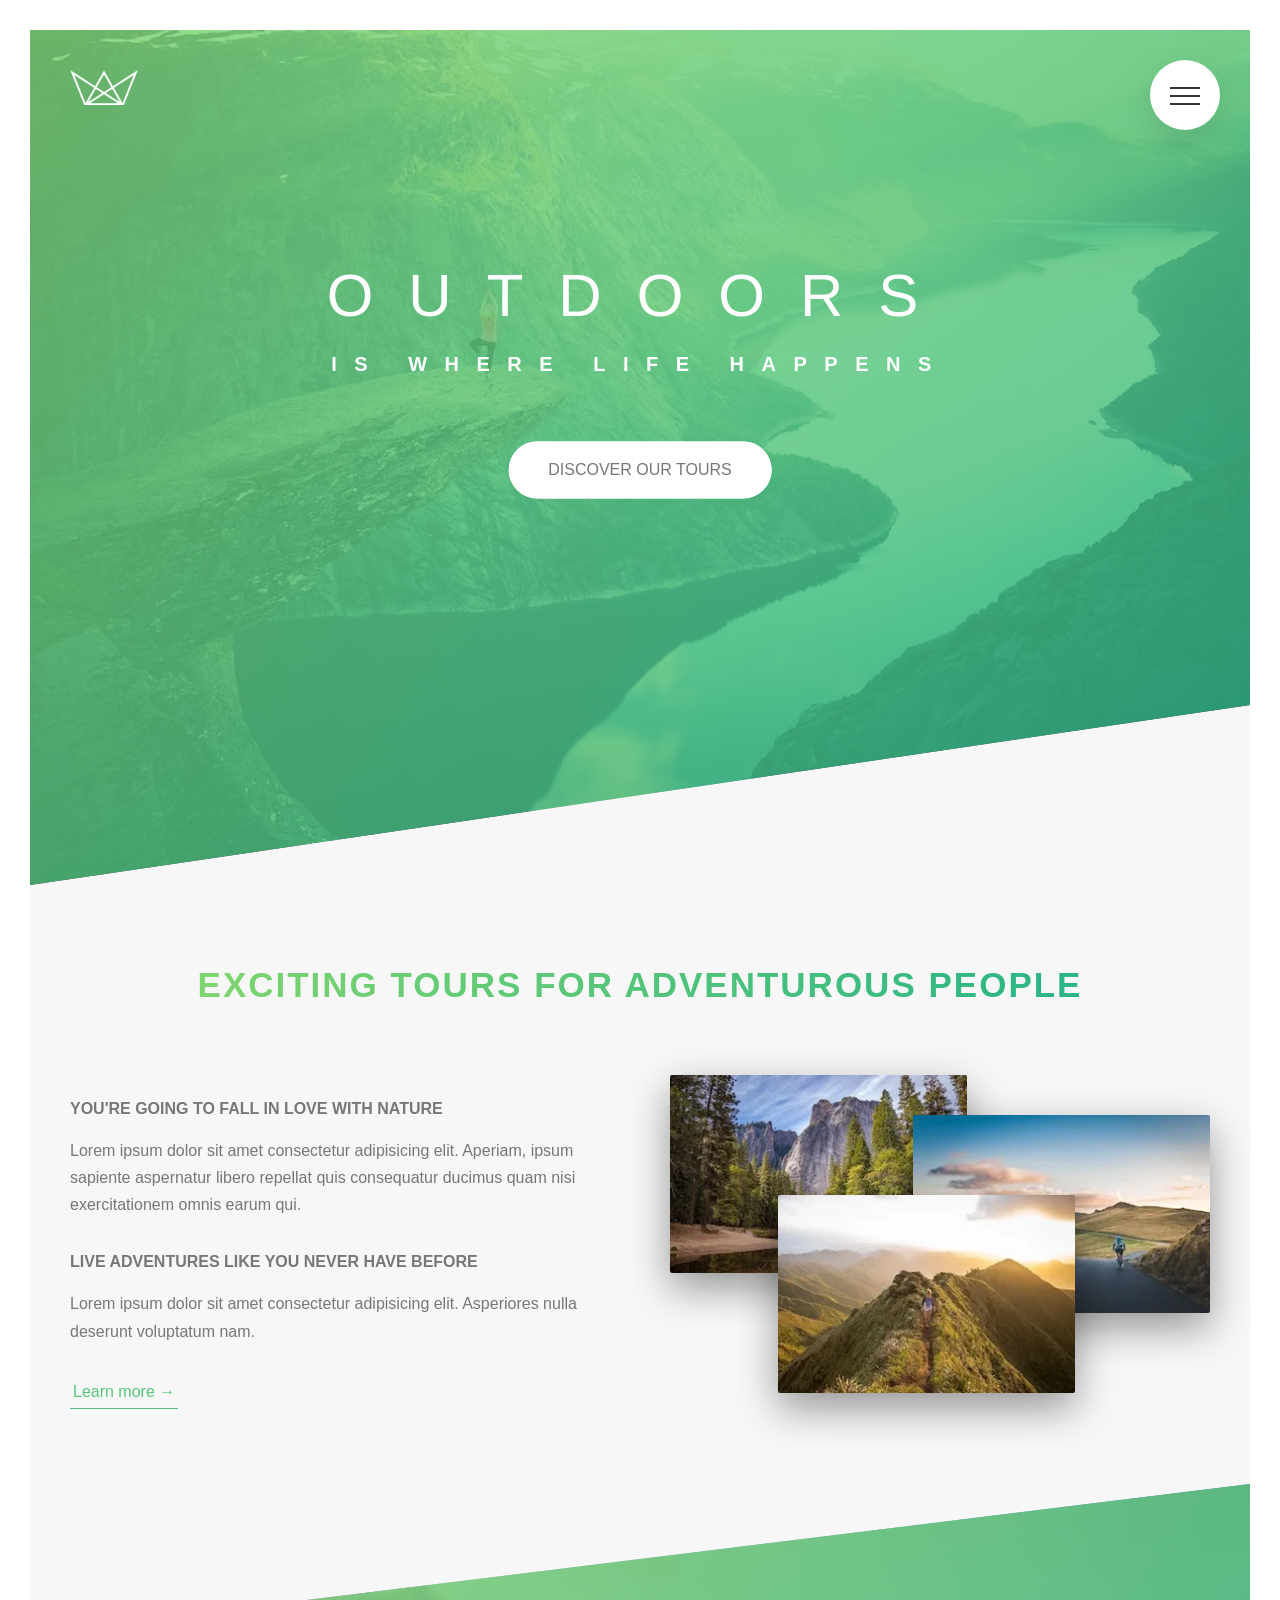
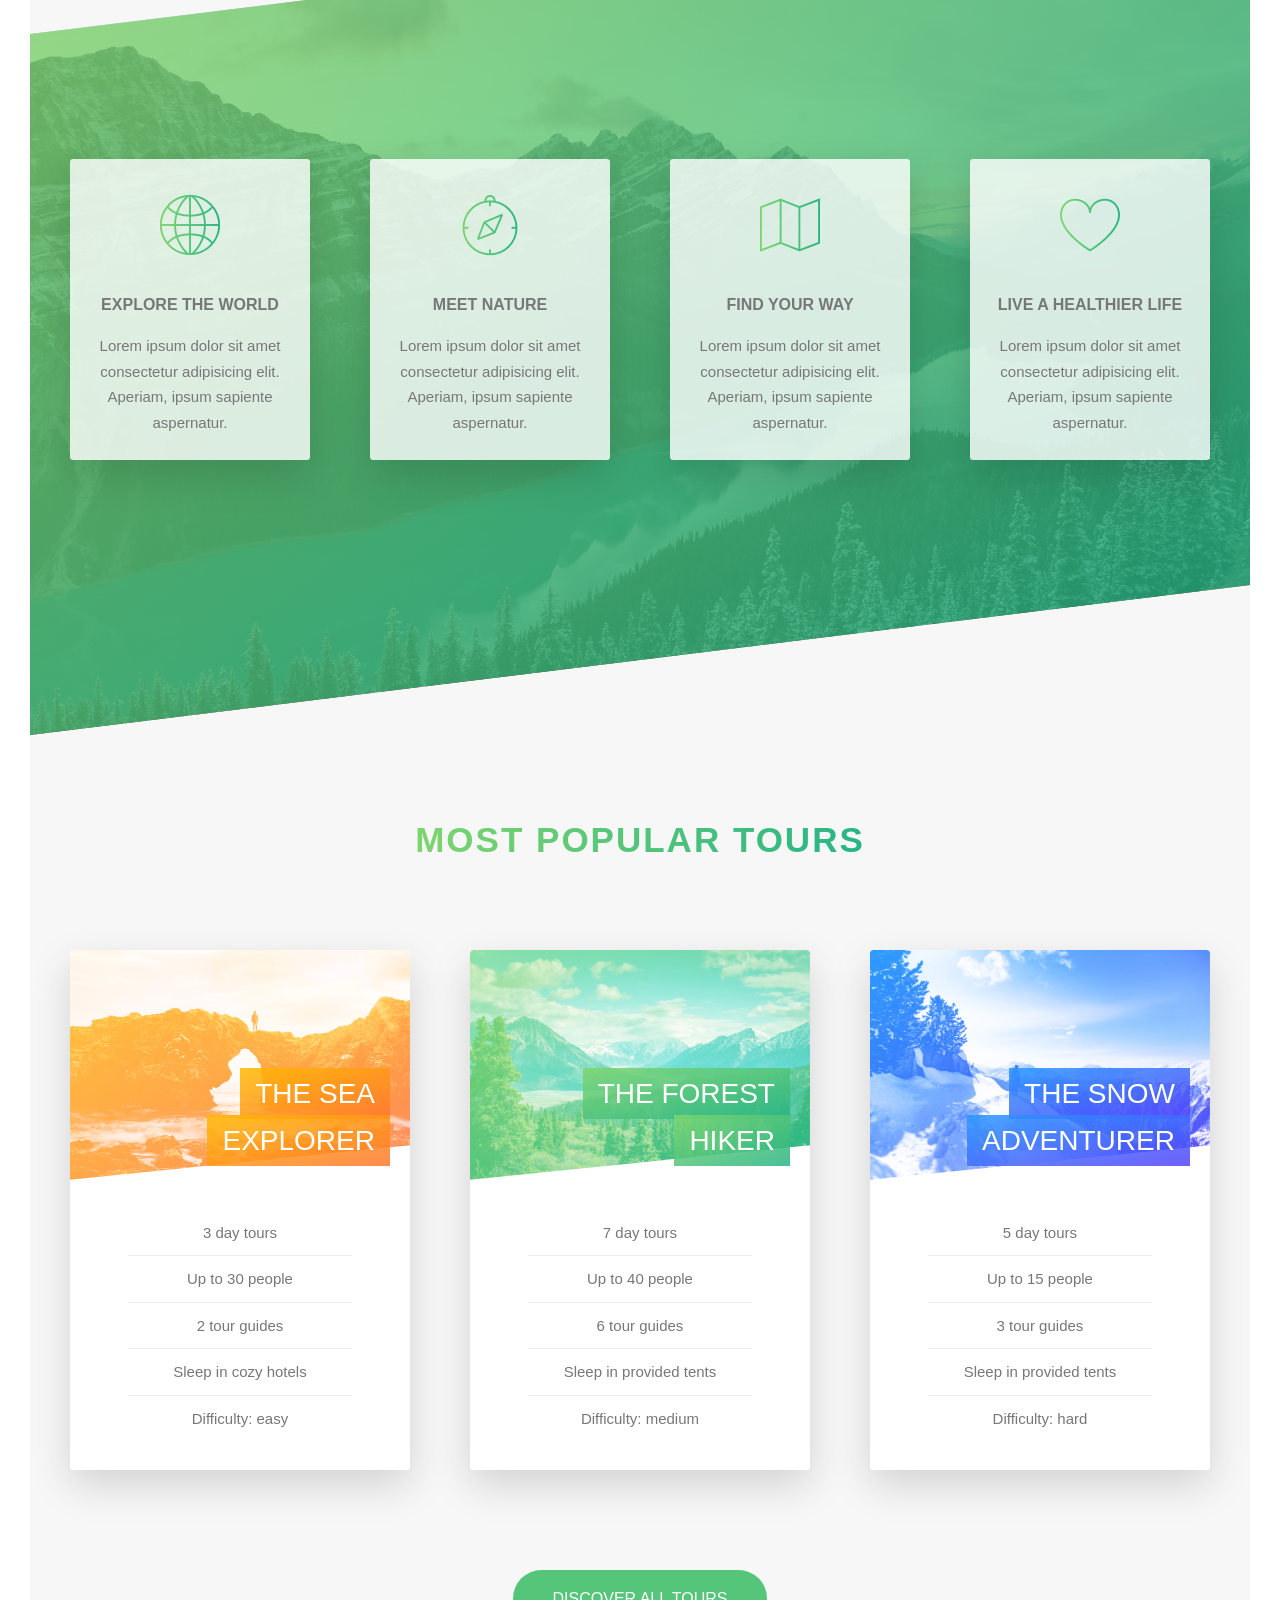
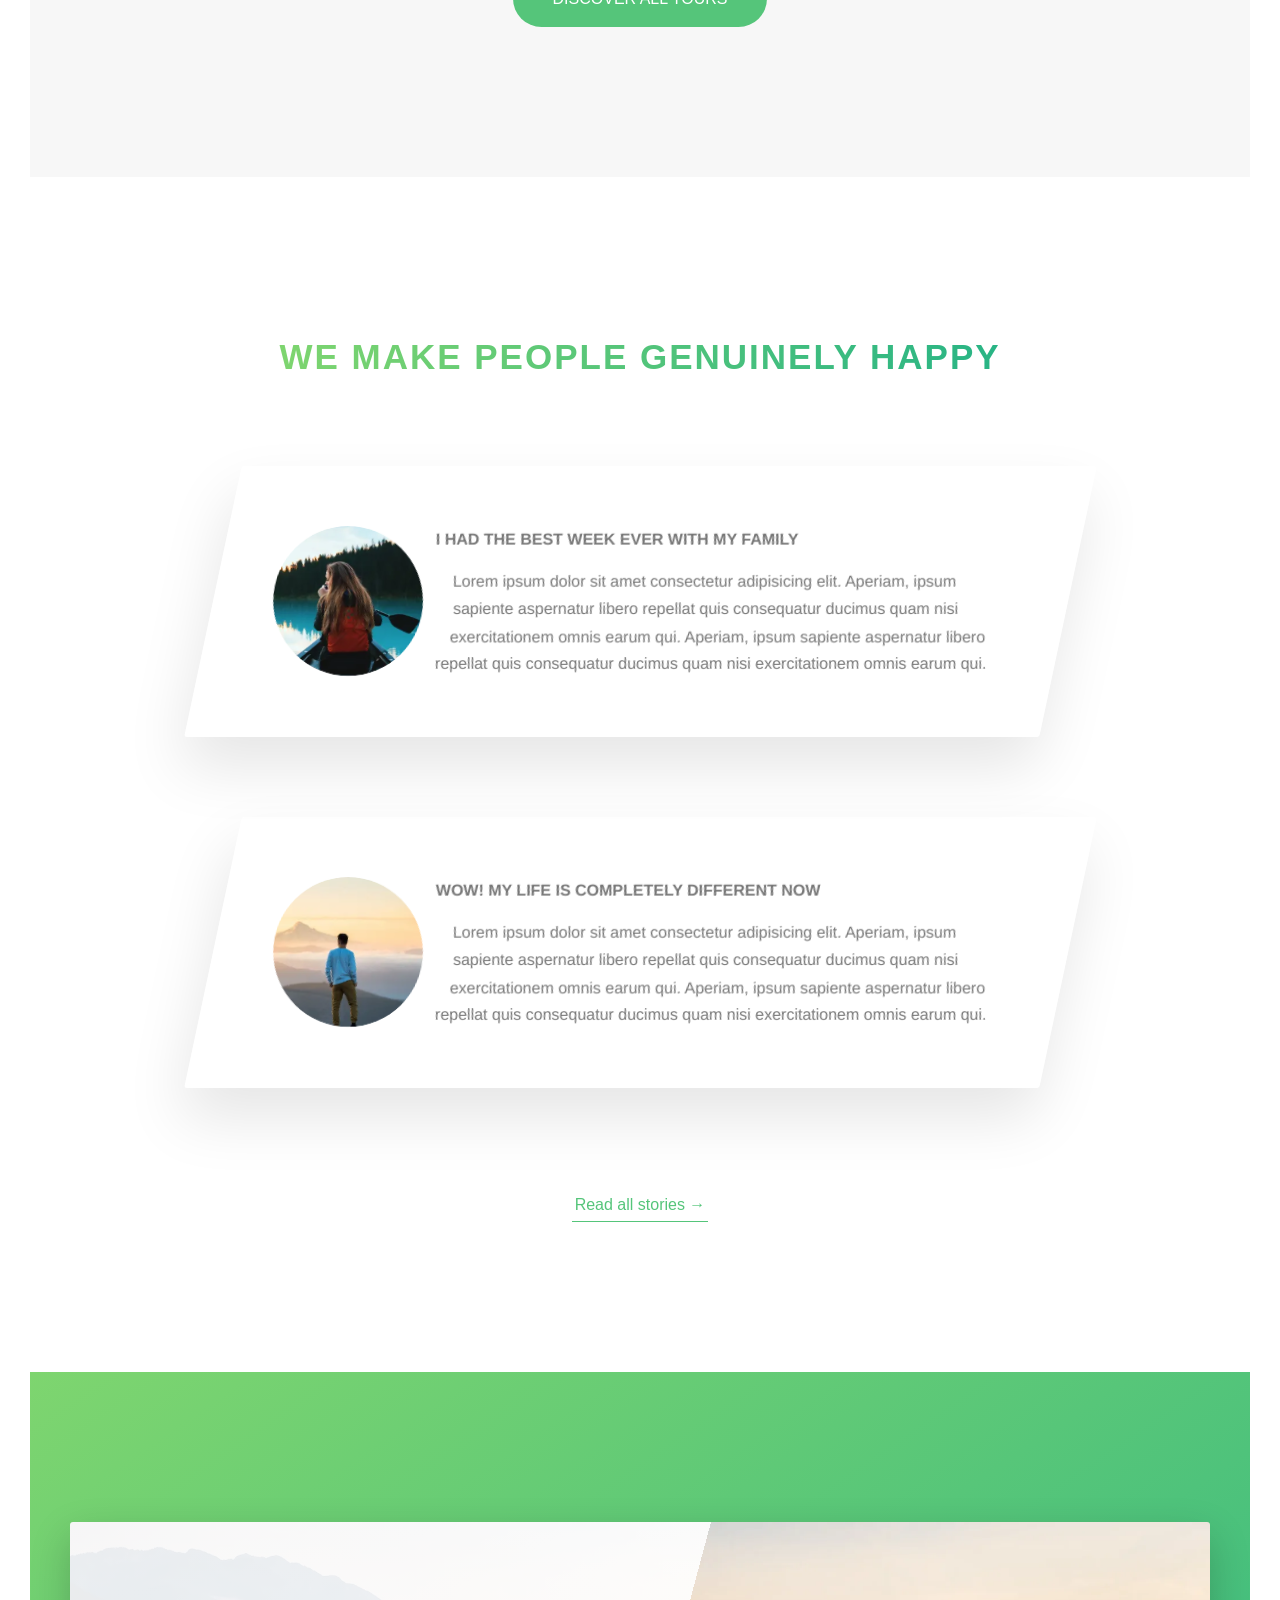
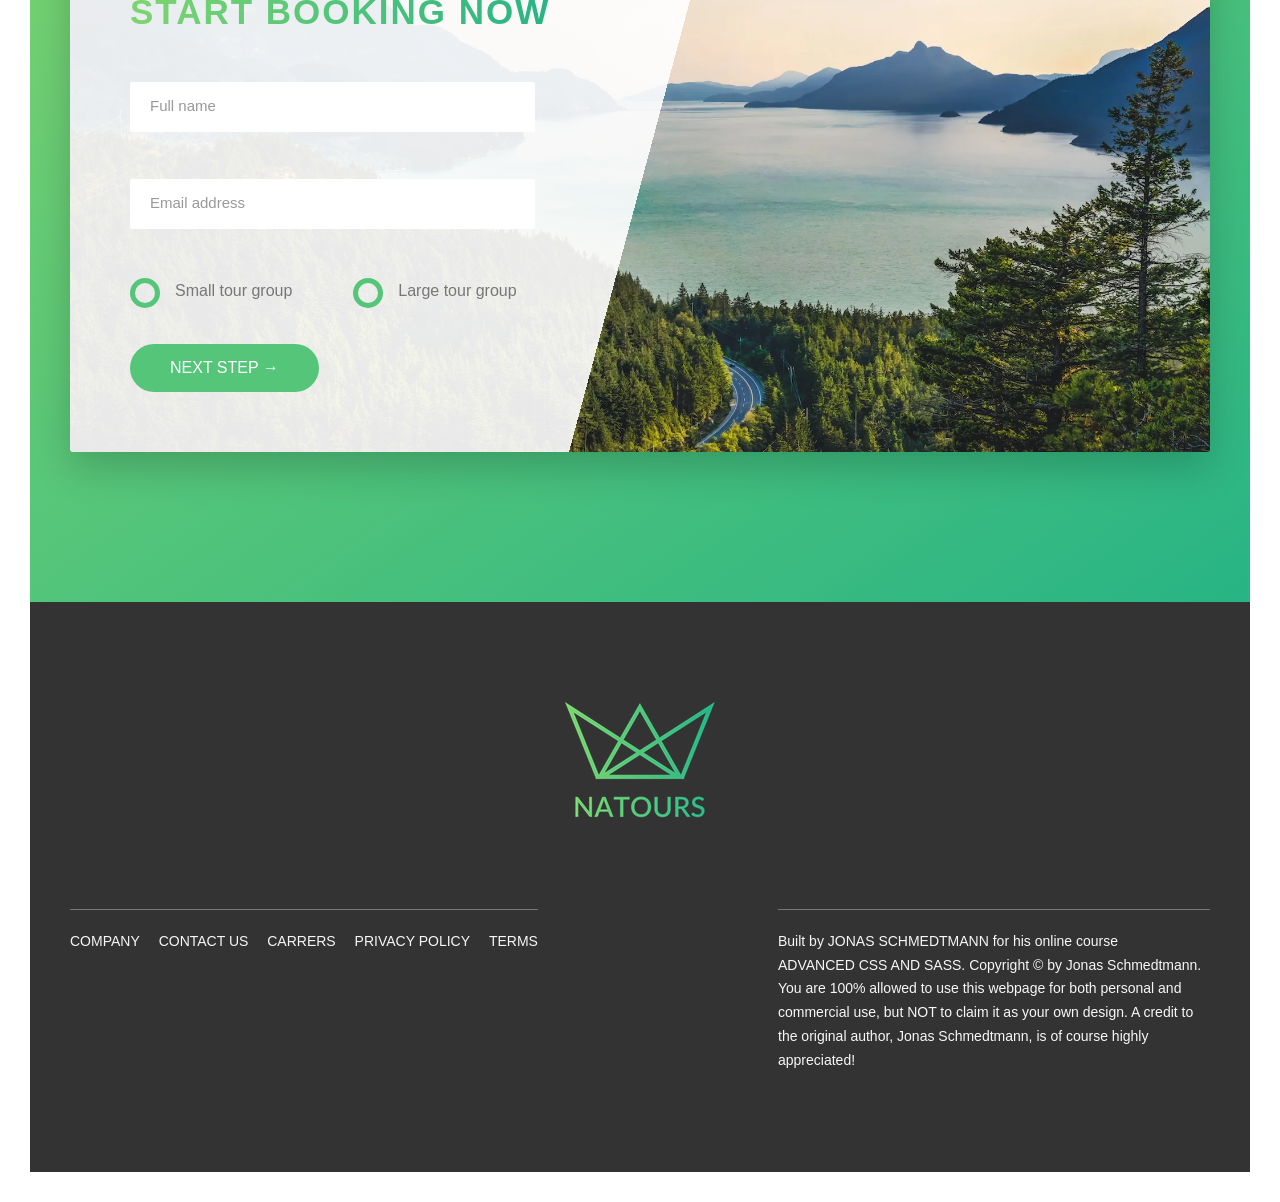
==== commit 7517853a: "fix: improve images" ====
--- a/natours/starter/index.html
+++ b/natours/starter/index.html
@@ -100,7 +100,7 @@
           <div class="col-1-of-2">
             <div class="composition">
               <img
-                srcset="img/nat-1.jpg 300w, img/nat-1-large.jpg 1000w"
+                srcset="./img/nat-1.webp 300w, img/nat-1-large.jpg 1000w"
                 sizes="(min-width: 1800px) 356px, (min-width: 1220px) 297px, (min-width: 1160px) 267px, (min-width: 920px) calc(20vw + 39px), (min-width: 440px) 117px, 27.5vw"
                 alt="Photo 1"
                 class="composition__photo composition__photo--p1"
@@ -108,7 +108,7 @@
               />
 
               <img
-                srcset="img/nat-2.jpg 300w, img/nat-2-large.jpg 1000w"
+                srcset="img/nat-2.webp 300w, img/nat-2-large.jpg 1000w"
                 sizes="(min-width: 1800px) 356px, (min-width: 1220px) 297px, (min-width: 1160px) 267px, (min-width: 920px) calc(20vw + 39px), (min-width: 440px) 117px, 27.5vw"
                 alt="Photo 2"
                 class="composition__photo composition__photo--p2"
@@ -116,7 +116,7 @@
               />
 
               <img
-                srcset="img/nat-3.jpg 300w, img/nat-3-large.jpg 1000w"
+                srcset="img/nat-3.webp 300w, img/nat-3-large.jpg 1000w"
                 sizes="(min-width: 1800px) 356px, (min-width: 1220px) 297px, (min-width: 1160px) 267px, (min-width: 920px) calc(20vw + 39px), (min-width: 440px) 117px, 27.5vw"
                 alt="Photo 3"
                 class="composition__photo composition__photo--p3"
@@ -446,9 +446,9 @@
             media="(max-width: 37.5em)"
           />
           <img
-            srcset="img/logo-green-1x.png 1x, img/logo-green-2x.png 2x"
+            srcset="img/logo-green-1x.png 1x, img/logo-green-2x.webp 2x"
             alt="Full logo"
-            src="img/logo-green-2x.png"
+            src="img/logo-green-2x.webp"
           />
         </picture>
       </div>
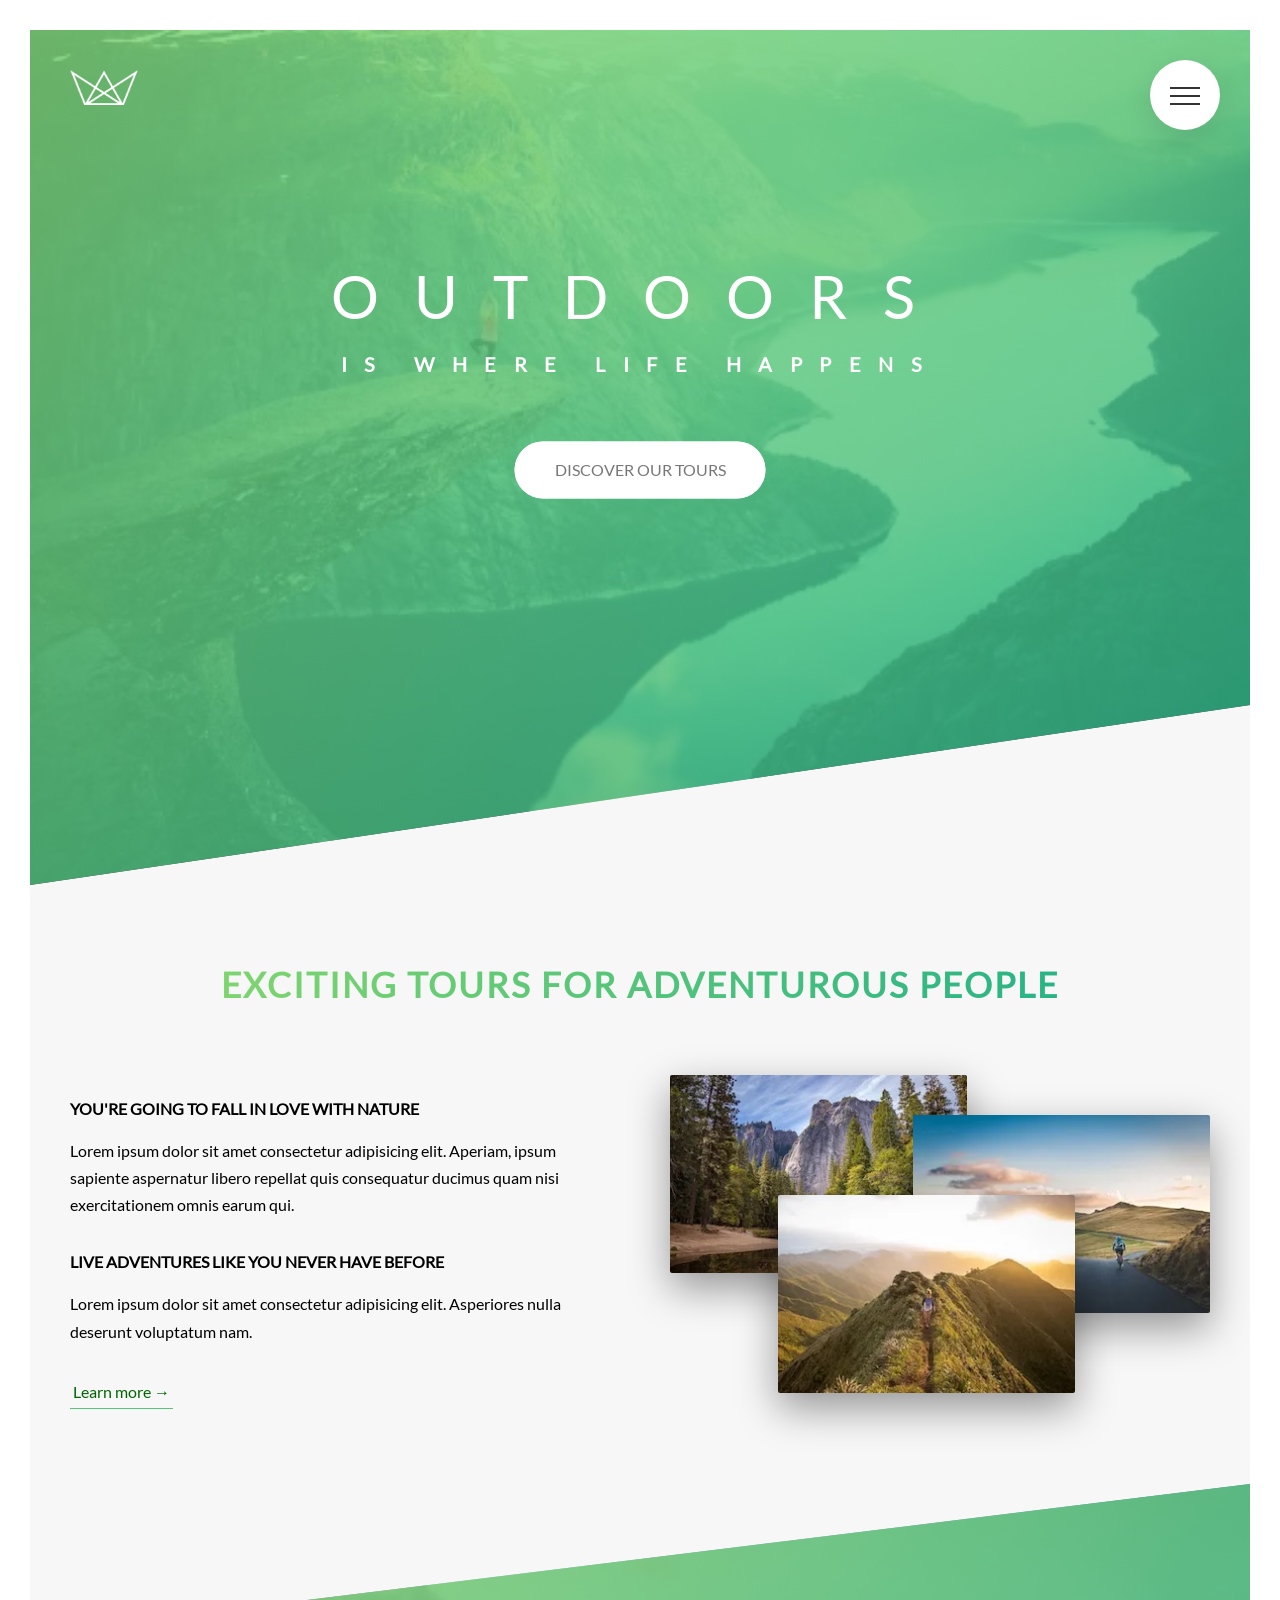
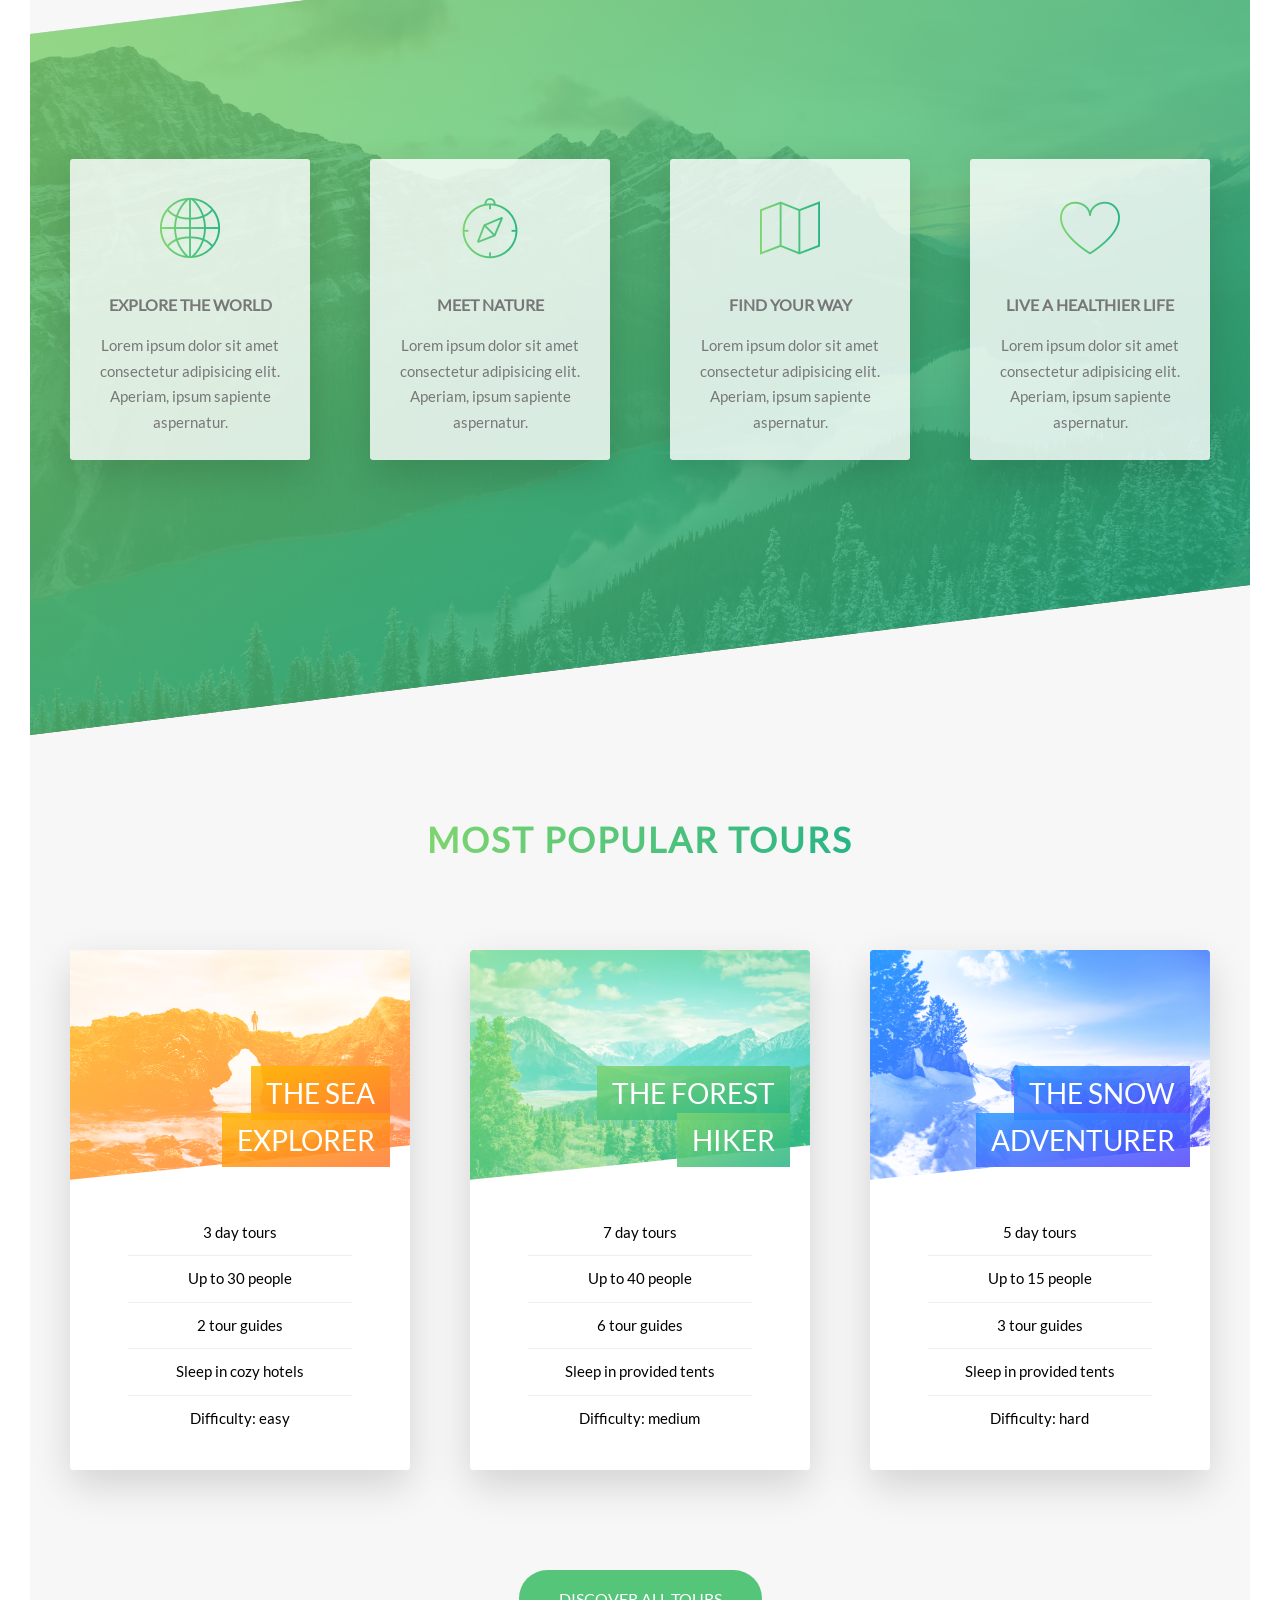
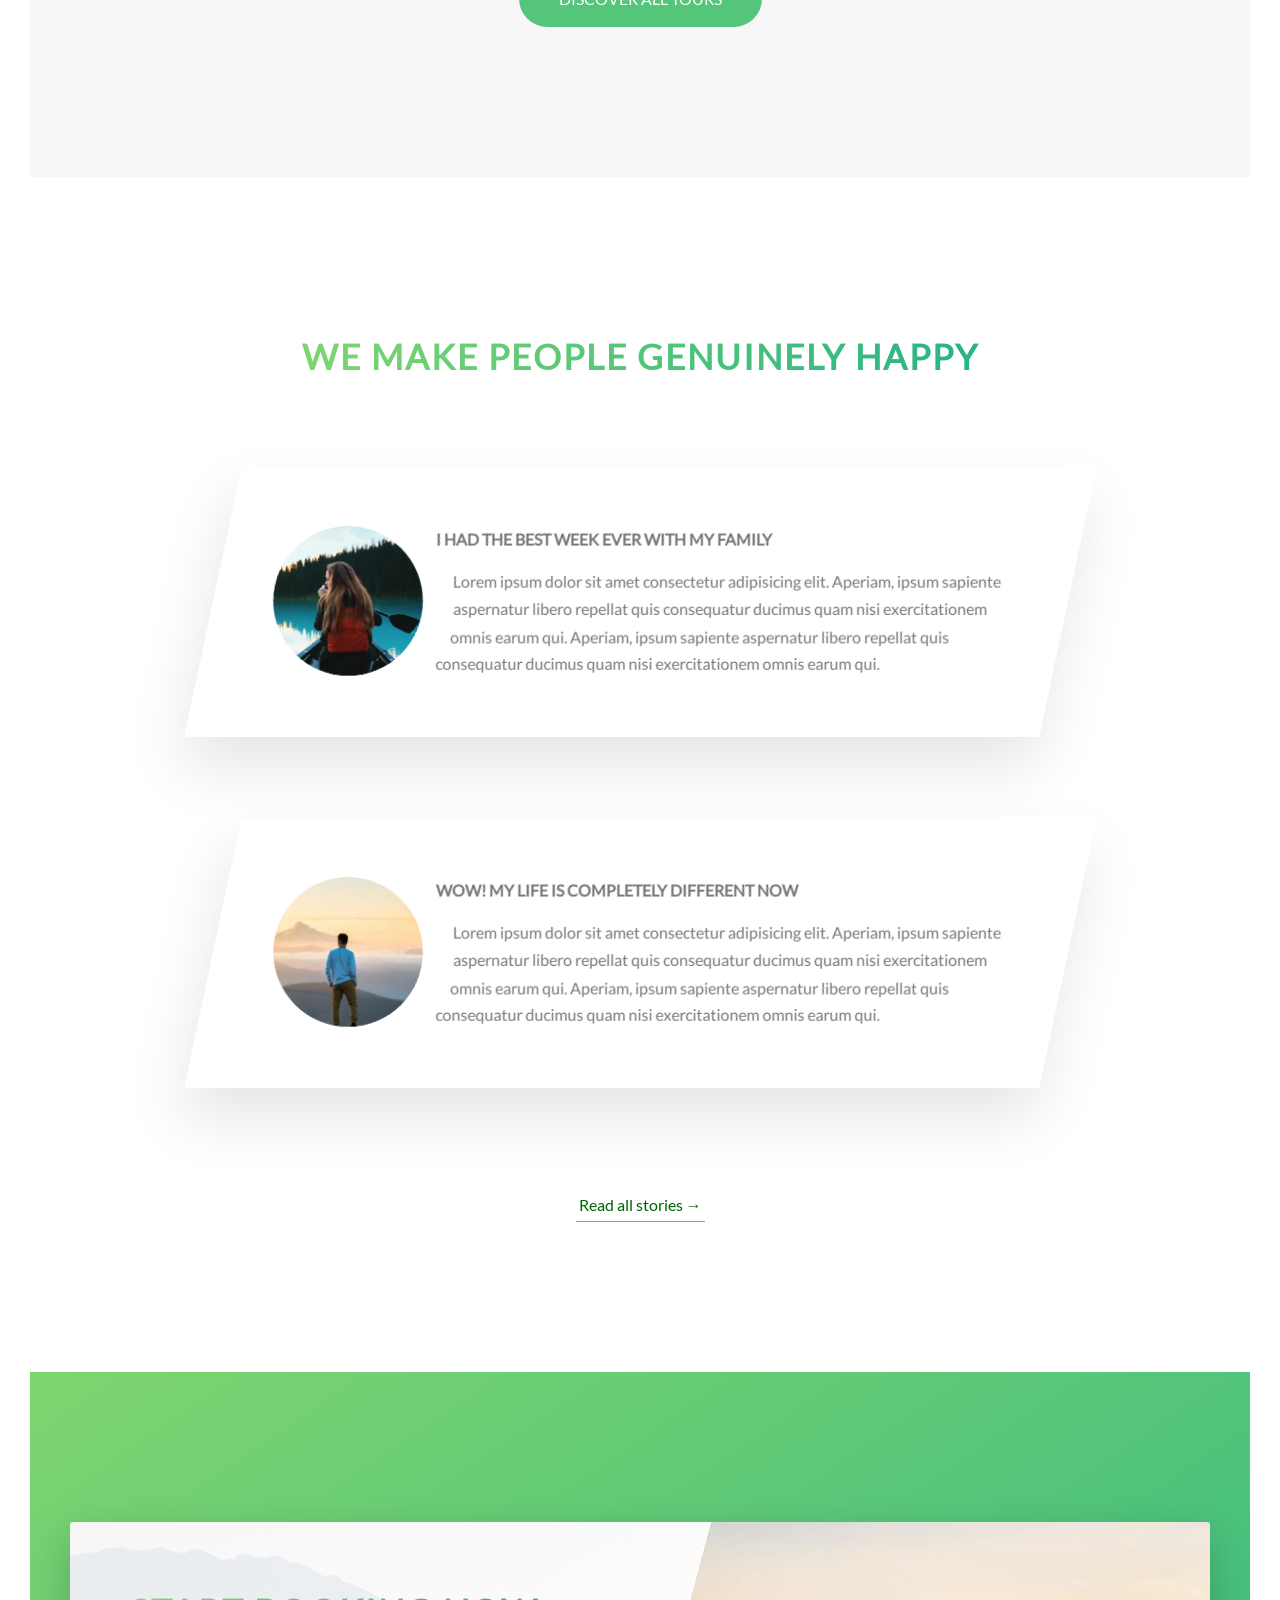
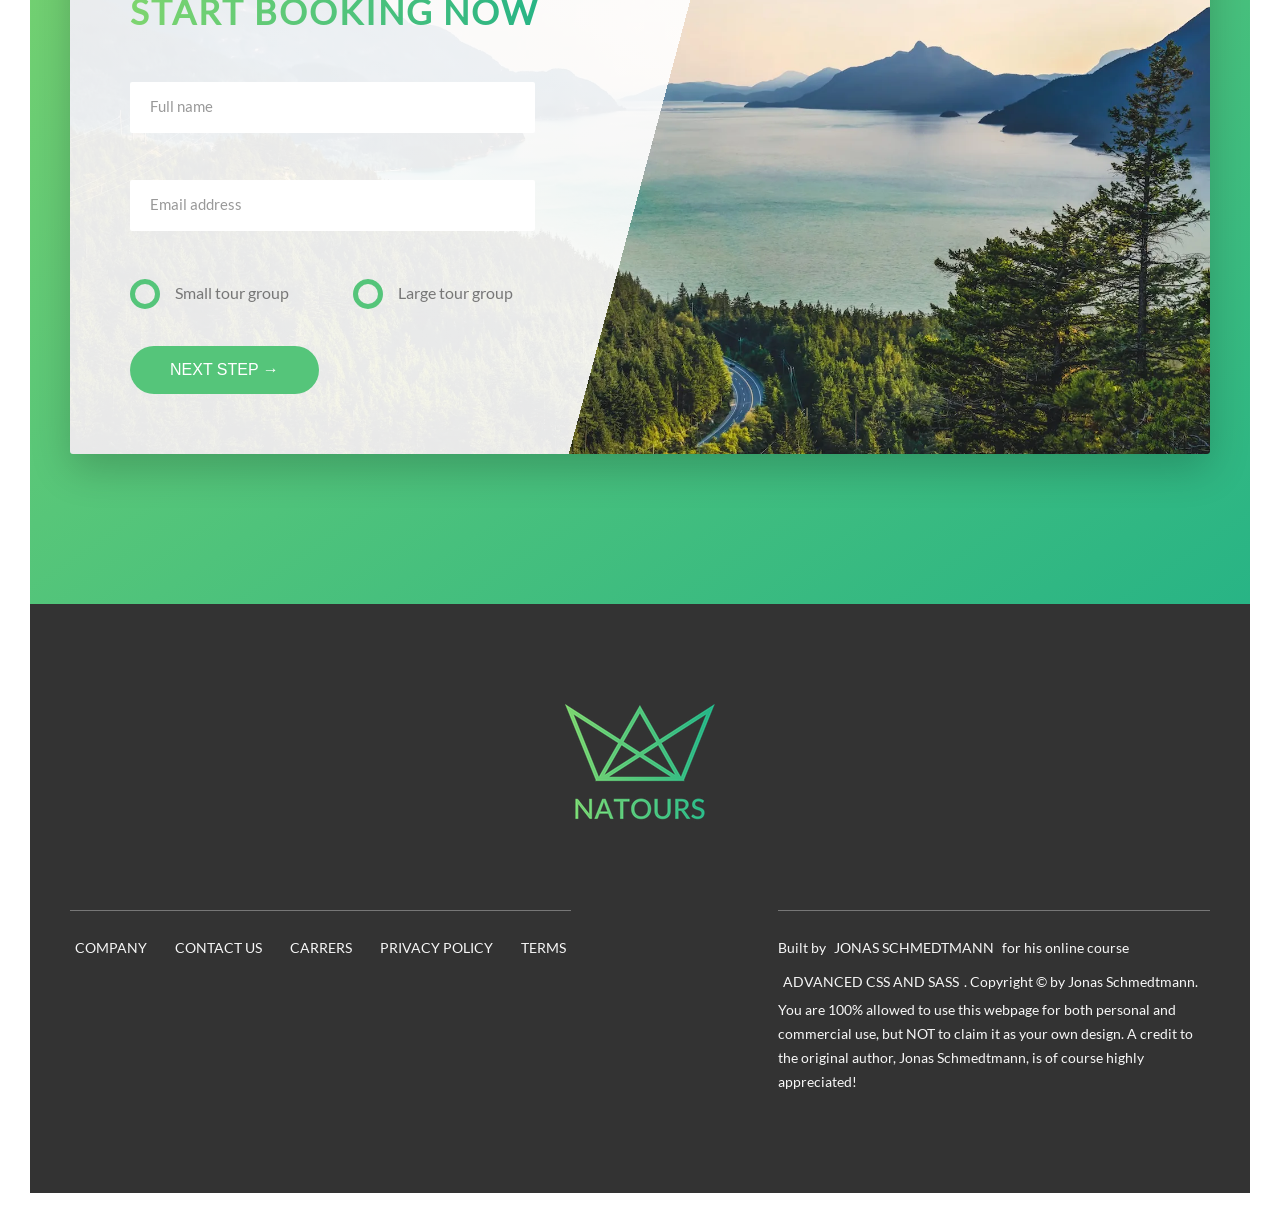
==== commit fde9cc8b: "fix: improve accessibility" ====
--- a/natours/starter/index.html
+++ b/natours/starter/index.html
@@ -4,6 +4,10 @@
     <meta charset="UTF-8" />
     <meta name="viewport" content="width=device-width, initial-scale=1.0" />
     <meta http-equiv="X-UA-Compatible" content="ie=edge" />
+    <meta
+      name="description"
+      content="This is an advanced CSS and Sass course. Build a real-world project for your portfolio!"
+    />
 
     <!-- <link
       href="https://fonts.googleapis.com/css?family=Lato:100,300,400,700,900"
@@ -199,11 +203,11 @@
             <div class="card">
               <div class="card__side card__side--front">
                 <div class="card__picture card__picture--1">&nbsp;</div>
-                <h4 class="card__heading">
+                <h3 class="card__heading">
                   <span class="card__heading-span card__heading-span--1"
                     >The Sea Explorer</span
                   >
-                </h4>
+                </h3>
                 <div class="card__details">
                   <ul>
                     <li>3 day tours</li>
@@ -230,11 +234,11 @@
             <div class="card">
               <div class="card__side card__side--front">
                 <div class="card__picture card__picture--2">&nbsp;</div>
-                <h4 class="card__heading">
+                <h3 class="card__heading">
                   <span class="card__heading-span card__heading-span--2"
                     >The Forest Hiker</span
                   >
-                </h4>
+                </h3>
                 <div class="card__details">
                   <ul>
                     <li>7 day tours</li>
@@ -261,11 +265,11 @@
             <div class="card">
               <div class="card__side card__side--front">
                 <div class="card__picture card__picture--3">&nbsp;</div>
-                <h4 class="card__heading">
+                <h3 class="card__heading">
                   <span class="card__heading-span card__heading-span--3"
                     >The Snow Adventurer</span
                   >
-                </h4>
+                </h3>
                 <div class="card__details">
                   <ul>
                     <li>5 day tours</li>
--- a/natours/starter/css/style.css
+++ b/natours/starter/css/style.css
@@ -1 +1,1976 @@
-@font-face{font-family:"linea-basic-10";src:url("fonts/linea-basic-10.eot");src:url("fonts/linea-basic-10.eot?#iefix") format("embedded-opentype"),url("fonts/linea-basic-10.woff") format("woff"),url("fonts/linea-basic-10.ttf") format("truetype"),url("fonts/linea-basic-10.svg#linea-basic-10") format("svg");font-weight:normal;font-style:normal}[data-icon]:before{font-family:"linea-basic-10" !important;content:attr(data-icon);font-style:normal !important;font-weight:normal !important;font-variant:normal !important;text-transform:none !important;speak:none;line-height:1;-webkit-font-smoothing:antialiased;-moz-osx-font-smoothing:grayscale}[class^="icon-"]:before,[class*=" icon-"]:before{font-family:"linea-basic-10" !important;font-style:normal !important;font-weight:normal !important;font-variant:normal !important;text-transform:none !important;speak:none;line-height:1;-webkit-font-smoothing:antialiased;-moz-osx-font-smoothing:grayscale}.icon-basic-accelerator:before{content:"a"}.icon-basic-alarm:before{content:"b"}.icon-basic-anchor:before{content:"c"}.icon-basic-anticlockwise:before{content:"d"}.icon-basic-archive:before{content:"e"}.icon-basic-archive-full:before{content:"f"}.icon-basic-ban:before{content:"g"}.icon-basic-battery-charge:before{content:"h"}.icon-basic-battery-empty:before{content:"i"}.icon-basic-battery-full:before{content:"j"}.icon-basic-battery-half:before{content:"k"}.icon-basic-bolt:before{content:"l"}.icon-basic-book:before{content:"m"}.icon-basic-book-pen:before{content:"n"}.icon-basic-book-pencil:before{content:"o"}.icon-basic-bookmark:before{content:"p"}.icon-basic-calculator:before{content:"q"}.icon-basic-calendar:before{content:"r"}.icon-basic-cards-diamonds:before{content:"s"}.icon-basic-cards-hearts:before{content:"t"}.icon-basic-case:before{content:"u"}.icon-basic-chronometer:before{content:"v"}.icon-basic-clessidre:before{content:"w"}.icon-basic-clock:before{content:"x"}.icon-basic-clockwise:before{content:"y"}.icon-basic-cloud:before{content:"z"}.icon-basic-clubs:before{content:"A"}.icon-basic-compass:before{content:"B"}.icon-basic-cup:before{content:"C"}.icon-basic-diamonds:before{content:"D"}.icon-basic-display:before{content:"E"}.icon-basic-download:before{content:"F"}.icon-basic-exclamation:before{content:"G"}.icon-basic-eye:before{content:"H"}.icon-basic-eye-closed:before{content:"I"}.icon-basic-female:before{content:"J"}.icon-basic-flag1:before{content:"K"}.icon-basic-flag2:before{content:"L"}.icon-basic-floppydisk:before{content:"M"}.icon-basic-folder:before{content:"N"}.icon-basic-folder-multiple:before{content:"O"}.icon-basic-gear:before{content:"P"}.icon-basic-geolocalize-01:before{content:"Q"}.icon-basic-geolocalize-05:before{content:"R"}.icon-basic-globe:before{content:"S"}.icon-basic-gunsight:before{content:"T"}.icon-basic-hammer:before{content:"U"}.icon-basic-headset:before{content:"V"}.icon-basic-heart:before{content:"W"}.icon-basic-heart-broken:before{content:"X"}.icon-basic-helm:before{content:"Y"}.icon-basic-home:before{content:"Z"}.icon-basic-info:before{content:"0"}.icon-basic-ipod:before{content:"1"}.icon-basic-joypad:before{content:"2"}.icon-basic-key:before{content:"3"}.icon-basic-keyboard:before{content:"4"}.icon-basic-laptop:before{content:"5"}.icon-basic-life-buoy:before{content:"6"}.icon-basic-lightbulb:before{content:"7"}.icon-basic-link:before{content:"8"}.icon-basic-lock:before{content:"9"}.icon-basic-lock-open:before{content:"!"}.icon-basic-magic-mouse:before{content:"\""}.icon-basic-magnifier:before{content:"#"}.icon-basic-magnifier-minus:before{content:"$"}.icon-basic-magnifier-plus:before{content:"%"}.icon-basic-mail:before{content:"&"}.icon-basic-mail-multiple:before{content:"'"}.icon-basic-mail-open:before{content:"("}.icon-basic-mail-open-text:before{content:")"}.icon-basic-male:before{content:"*"}.icon-basic-map:before{content:"+"}.icon-basic-message:before{content:","}.icon-basic-message-multiple:before{content:"-"}.icon-basic-message-txt:before{content:"."}.icon-basic-mixer2:before{content:"/"}.icon-basic-mouse:before{content:":"}.icon-basic-notebook:before{content:";"}.icon-basic-notebook-pen:before{content:"<"}.icon-basic-notebook-pencil:before{content:"="}.icon-basic-paperplane:before{content:">"}.icon-basic-pencil-ruler:before{content:"?"}.icon-basic-pencil-ruler-pen:before{content:"@"}.icon-basic-photo:before{content:"["}.icon-basic-picture:before{content:"]"}.icon-basic-picture-multiple:before{content:"^"}.icon-basic-pin1:before{content:"_"}.icon-basic-pin2:before{content:"`"}.icon-basic-postcard:before{content:"{"}.icon-basic-postcard-multiple:before{content:"|"}.icon-basic-printer:before{content:"}"}.icon-basic-question:before{content:"~"}.icon-basic-rss:before{content:"\\"}.icon-basic-server:before{content:"\e000"}.icon-basic-server2:before{content:"\e001"}.icon-basic-server-cloud:before{content:"\e002"}.icon-basic-server-download:before{content:"\e003"}.icon-basic-server-upload:before{content:"\e004"}.icon-basic-settings:before{content:"\e005"}.icon-basic-share:before{content:"\e006"}.icon-basic-sheet:before{content:"\e007"}.icon-basic-sheet-multiple:before{content:"\e008"}.icon-basic-sheet-pen:before{content:"\e009"}.icon-basic-sheet-pencil:before{content:"\e00a"}.icon-basic-sheet-txt:before{content:"\e00b"}.icon-basic-signs:before{content:"\e00c"}.icon-basic-smartphone:before{content:"\e00d"}.icon-basic-spades:before{content:"\e00e"}.icon-basic-spread:before{content:"\e00f"}.icon-basic-spread-bookmark:before{content:"\e010"}.icon-basic-spread-text:before{content:"\e011"}.icon-basic-spread-text-bookmark:before{content:"\e012"}.icon-basic-star:before{content:"\e013"}.icon-basic-tablet:before{content:"\e014"}.icon-basic-target:before{content:"\e015"}.icon-basic-todo:before{content:"\e016"}.icon-basic-todo-pen:before{content:"\e017"}.icon-basic-todo-pencil:before{content:"\e018"}.icon-basic-todo-txt:before{content:"\e019"}.icon-basic-todolist-pen:before{content:"\e01a"}.icon-basic-todolist-pencil:before{content:"\e01b"}.icon-basic-trashcan:before{content:"\e01c"}.icon-basic-trashcan-full:before{content:"\e01d"}.icon-basic-trashcan-refresh:before{content:"\e01e"}.icon-basic-trashcan-remove:before{content:"\e01f"}.icon-basic-upload:before{content:"\e020"}.icon-basic-usb:before{content:"\e021"}.icon-basic-video:before{content:"\e022"}.icon-basic-watch:before{content:"\e023"}.icon-basic-webpage:before{content:"\e024"}.icon-basic-webpage-img-txt:before{content:"\e025"}.icon-basic-webpage-multiple:before{content:"\e026"}.icon-basic-webpage-txt:before{content:"\e027"}.icon-basic-world:before{content:"\e028"}@-webkit-keyframes moveInLeft{0%{opacity:0;-webkit-transform:translateX(-10rem);transform:translateX(-10rem)}80%{-webkit-transform:translateX(1rem);transform:translateX(1rem)}100%{opacity:1;-webkit-transform:translate(0);transform:translate(0)}}@keyframes moveInLeft{0%{opacity:0;-webkit-transform:translateX(-10rem);transform:translateX(-10rem)}80%{-webkit-transform:translateX(1rem);transform:translateX(1rem)}100%{opacity:1;-webkit-transform:translate(0);transform:translate(0)}}@-webkit-keyframes moveInRight{0%{opacity:0;-webkit-transform:translateX(10rem);transform:translateX(10rem)}80%{-webkit-transform:translateX(-1rem);transform:translateX(-1rem)}100%{opacity:1;-webkit-transform:translate(0);transform:translate(0)}}@keyframes moveInRight{0%{opacity:0;-webkit-transform:translateX(10rem);transform:translateX(10rem)}80%{-webkit-transform:translateX(-1rem);transform:translateX(-1rem)}100%{opacity:1;-webkit-transform:translate(0);transform:translate(0)}}@-webkit-keyframes moveInBottom{0%{opacity:0;-webkit-transform:translateY(3rem);transform:translateY(3rem)}100%{opacity:1;-webkit-transform:translate(0);transform:translate(0)}}@keyframes moveInBottom{0%{opacity:0;-webkit-transform:translateY(3rem);transform:translateY(3rem)}100%{opacity:1;-webkit-transform:translate(0);transform:translate(0)}}*,*::after,*::before{margin:0;padding:0;-webkit-box-sizing:inherit;box-sizing:inherit}html{font-size:62.5%}@media only screen and (max-width: 75em){html{font-size:56.25%}}@media only screen and (max-width: 56.25em){html{font-size:50%}}@media only screen and (min-width: 112.5em){html{font-size:75%}}body{-webkit-box-sizing:border-box;box-sizing:border-box;padding:3rem}@media only screen and (max-width: 56.25em){body{padding:0}}::-moz-selection{background-color:#55c57a;color:#fff}::selection{background-color:#55c57a;color:#fff}body{font-family:"Lato", sans-serif;font-weight:400;line-height:1.7;color:#777}.heading-primary{color:#fff;text-transform:uppercase;-webkit-backface-visibility:hidden;backface-visibility:hidden;margin-bottom:6rem}.heading-primary--main{display:block;font-size:6rem;font-weight:400;letter-spacing:3.5rem;-webkit-animation-name:moveInLeft;animation-name:moveInLeft;-webkit-animation-duration:1s;animation-duration:1s;-webkit-animation-timing-function:ease-out;animation-timing-function:ease-out}@media only screen and (max-width: 37.5em){.heading-primary--main{letter-spacing:1rem;font-family:5rem}}.heading-primary--sub{display:block;font-size:2rem;font-weight:700;letter-spacing:1.75rem;-webkit-animation:moveInRight 1s ease-out;animation:moveInRight 1s ease-out}@media only screen and (max-width: 37.5em){.heading-primary--sub{letter-spacing:.5rem}}.heading-secondary{font-size:3.5rem;text-transform:uppercase;font-weight:700;display:inline-block;background-image:-webkit-gradient(linear, left top, right top, from(#7ed56f), to(#28b485));background-image:linear-gradient(to right, #7ed56f, #28b485);-webkit-background-clip:text;color:transparent;letter-spacing:.2rem;-webkit-transition:all .2s;transition:all .2s}@media only screen and (max-width: 56.25em){.heading-secondary{font-size:3rem}}@media only screen and (max-width: 37.5em){.heading-secondary{font-size:2.5rem}}.heading-secondary:hover{-webkit-transform:skewY(2deg) skewX(15deg) scale(1.1);transform:skewY(2deg) skewX(15deg) scale(1.1);text-shadow:0.5rem 1rem 2rem rgba(0,0,0,0.2)}.heading-tertiary{font-size:1.6rem;font-weight:700;text-transform:uppercase}.paragraph{font-size:1.6rem}.paragraph:not(:last-child){margin-bottom:3rem}.u-center-text{text-align:center !important}.u-margin-bottom-small{margin-bottom:1.5rem !important}.u-margin-bottom-medium{margin-bottom:4rem !important}@media only screen and (max-width: 56.25em){.u-margin-bottom-medium{margin-bottom:3rem !important}}.u-margin-bottom-big{margin-bottom:8rem !important}@media only screen and (max-width: 56.25em){.u-margin-bottom-big{margin-bottom:5rem !important}}.u-margin-top-big{margin-top:8rem !important}.u-margin-top-huge{margin-top:10rem !important}.bg-video{position:absolute;top:0;left:0;height:100%;width:100%;z-index:-1;opacity:.15;overflow:hidden}.bg-video__content{height:100%;width:100%;-o-object-fit:cover;object-fit:cover}.btn,.btn:link,.btn:visited{text-transform:uppercase;text-decoration:none;padding:1.5rem 4rem;display:inline-block;border-radius:10rem;-webkit-transition:all .2s;transition:all .2s;position:relative;font-size:1.6rem;border:none;cursor:pointer}.btn:hover{-webkit-transform:translateY(-3px);transform:translateY(-3px);-webkit-box-shadow:0 1rem 2rem rgba(0,0,0,0.2);box-shadow:0 1rem 2rem rgba(0,0,0,0.2)}.btn:hover::after{-webkit-transform:scaleX(1.4) scaleY(1.6);transform:scaleX(1.4) scaleY(1.6);opacity:0}.btn:active,.btn:focus{outline:none;-webkit-transform:translateY(-1px);transform:translateY(-1px);-webkit-box-shadow:0 0.5rem 1rem rgba(0,0,0,0.2);box-shadow:0 0.5rem 1rem rgba(0,0,0,0.2)}.btn--white{background-color:#fff;color:#777}.btn--white::after{background-color:#fff}.btn--green{background-color:#55c57a;color:#fff}.btn--green::after{background-color:#55c57a}.btn::after{content:"";display:inline-block;height:100%;width:100%;border-radius:10rem;position:absolute;top:0;left:0;z-index:-1;-webkit-transition:all .4s;transition:all .4s}.btn--animated{-webkit-animation:moveInBottom .5s ease-out .75s;animation:moveInBottom .5s ease-out .75s;-webkit-animation-fill-mode:backwards;animation-fill-mode:backwards}.btn-text:link,.btn-text:visited{font-size:1.6rem;color:#55c57a;display:inline-block;text-decoration:none;border-bottom:1px solid #55c57a;padding:3px;-webkit-transition:all .2s;transition:all .2s}.btn-text:hover{background-color:#55c57a;color:#fff;-webkit-box-shadow:0 1rem 2rem rgba(0,0,0,0.15);box-shadow:0 1rem 2rem rgba(0,0,0,0.15);-webkit-transform:translateY(-2px);transform:translateY(-2px)}.btn-text:active{-webkit-box-shadow:0 0.5rem 1rem rgba(0,0,0,0.15);box-shadow:0 0.5rem 1rem rgba(0,0,0,0.15);-webkit-transform:translateY(0);transform:translateY(0)}.card{-webkit-perspective:150rem;perspective:150rem;-moz-perspective:150rem;position:relative;height:52rem}.card__side{height:52rem;-webkit-transition:all .8s ease;transition:all .8s ease;position:absolute;top:0;left:0;width:100%;-webkit-backface-visibility:hidden;backface-visibility:hidden;border-radius:3px;overflow:hidden;-webkit-box-shadow:0 1.5rem 4rem rgba(0,0,0,0.15);box-shadow:0 1.5rem 4rem rgba(0,0,0,0.15)}.card__side--front{background-color:#fff}.card__side--back{-webkit-transform:rotateY(180deg);transform:rotateY(180deg)}.card__side--back-1{background-image:-webkit-gradient(linear, left top, right bottom, from(#ffb900), to(#ff7730));background-image:linear-gradient(to right bottom, #ffb900, #ff7730)}.card__side--back-2{background-image:-webkit-gradient(linear, left top, right bottom, from(#7ed56f), to(#28b485));background-image:linear-gradient(to right bottom, #7ed56f, #28b485)}.card__side--back-3{background-image:-webkit-gradient(linear, left top, right bottom, from(#2998ff), to(#5643fa));background-image:linear-gradient(to right bottom, #2998ff, #5643fa)}.card:hover .card__side--front{-webkit-transform:rotateY(-180deg);transform:rotateY(-180deg)}.card:hover .card__side--back{-webkit-transform:rotateY(0);transform:rotateY(0)}.card__picture{background-size:cover;height:23rem;background-blend-mode:screen;-webkit-clip-path:polygon(0 0, 100% 0, 100% 85%, 0 100%);clip-path:polygon(0 0, 100% 0, 100% 85%, 0 100%);border-top-left-radius:3px;border-top-right-radius:3px}.card__picture--1{background-image:-webkit-gradient(linear, left top, right bottom, from(#ffb900), to(#ff7730)),url(../img/nat-5.webp);background-image:linear-gradient(to right bottom, #ffb900, #ff7730),url(../img/nat-5.webp)}.card__picture--2{background-image:-webkit-gradient(linear, left top, right bottom, from(#7ed56f), to(#28b485)),url(../img/nat-6.webp);background-image:linear-gradient(to right bottom, #7ed56f, #28b485),url(../img/nat-6.webp)}.card__picture--3{background-image:-webkit-gradient(linear, left top, right bottom, from(#2998ff), to(#5643fa)),url(../img/nat-7.webp);background-image:linear-gradient(to right bottom, #2998ff, #5643fa),url(../img/nat-7.webp)}.card__heading{font-size:2.8rem;font-weight:300;text-transform:uppercase;text-align:right;color:#fff;position:absolute;top:12rem;right:2rem;width:75%}.card__heading-span{padding:1rem 1.5rem;-webkit-box-decoration-break:clone;box-decoration-break:clone}.card__heading-span--1{background-image:-webkit-gradient(linear, left top, right bottom, from(rgba(255,185,0,0.85)), to(rgba(255,119,48,0.85)));background-image:linear-gradient(to right bottom, rgba(255,185,0,0.85), rgba(255,119,48,0.85))}.card__heading-span--2{background-image:-webkit-gradient(linear, left top, right bottom, from(rgba(126,213,111,0.85)), to(rgba(40,180,133,0.85)));background-image:linear-gradient(to right bottom, rgba(126,213,111,0.85), rgba(40,180,133,0.85))}.card__heading-span--3{background-image:-webkit-gradient(linear, left top, right bottom, from(rgba(41,152,255,0.85)), to(rgba(86,67,250,0.85)));background-image:linear-gradient(to right bottom, rgba(41,152,255,0.85), rgba(86,67,250,0.85))}.card__details{padding:3rem}.card__details ul{list-style:none;width:80%;margin:0 auto}.card__details ul li{text-align:center;font-size:1.5rem;padding:1rem}.card__details ul li:not(:last-child){border-bottom:1px solid #eee}.card__cta{position:absolute;top:50%;left:50%;-webkit-transform:translate(-50%, -50%);transform:translate(-50%, -50%);width:90%;text-align:center}.card__price-box{text-align:center;color:#fff;margin-bottom:8rem}.card__price-only{font-size:1.4rem;text-transform:uppercase}.card__price-value{font-size:6rem;font-weight:100}@media only screen and (max-width: 56.25em), only screen and (hover: none){.card{height:auto;border-radius:3px;background-color:#fff;-webkit-box-shadow:0 1.5rem 4rem rgba(0,0,0,0.15);box-shadow:0 1.5rem 4rem rgba(0,0,0,0.15)}.card__side{height:auto;position:relative;-webkit-box-shadow:none;box-shadow:none}.card__side--back{-webkit-transform:rotateY(0);transform:rotateY(0);-webkit-clip-path:polygon(0 15%, 100% 0, 100% 100%, 0% 100%);clip-path:polygon(0 15%, 100% 0, 100% 100%, 0% 100%)}.card:hover .card__side--front{-webkit-transform:rotateY(0);transform:rotateY(0)}.card__details{padding:1rem 3rem}.card__cta{position:relative;top:0%;left:0;-webkit-transform:translate(0);transform:translate(0);width:100%;padding:7rem 4rem 4rem 4rem}.card__price-box{margin-bottom:3rem}.card__price-value{font-size:4rem}}.composition{position:relative}.composition__photo{width:55%;-webkit-box-shadow:0 1.5rem 4rem rgba(0,0,0,0.4);box-shadow:0 1.5rem 4rem rgba(0,0,0,0.4);border-radius:2px;position:absolute;z-index:10;-webkit-transition:all .2s;transition:all .2s;outline-offset:2rem}@media only screen and (max-width: 56.25em){.composition__photo{float:left;position:relative;width:33.33333333%;-webkit-box-shadow:0 1.5rem 3rem rgba(0,0,0,0.2);box-shadow:0 1.5rem 3rem rgba(0,0,0,0.2)}}.composition__photo--p1{left:0;top:-2rem}@media only screen and (max-width: 56.25em){.composition__photo--p1{top:0;-webkit-transform:scale(1.2);transform:scale(1.2)}}.composition__photo--p2{right:0;top:2rem}@media only screen and (max-width: 56.25em){.composition__photo--p2{top:-1rem;-webkit-transform:scale(1.3);transform:scale(1.3);z-index:100}}.composition__photo--p3{left:20%;top:10rem}@media only screen and (max-width: 56.25em){.composition__photo--p3{top:1rem;left:0;-webkit-transform:scale(1.1);transform:scale(1.1)}}.composition__photo:hover{outline:1.5rem solid #55c57a;-webkit-transform:scale(1.05) translateY(-0.5rem);transform:scale(1.05) translateY(-0.5rem);-webkit-box-shadow:0 2.5rem 4rem rgba(0,0,0,0.5);box-shadow:0 2.5rem 4rem rgba(0,0,0,0.5);z-index:20}.composition:hover .composition__photo:not(:hover){-webkit-transform:scale(0.95);transform:scale(0.95)}.feature-box{background-color:rgba(255,255,255,0.8);font-size:1.5rem;padding:2.5rem;text-align:center;border-radius:3px;-webkit-box-shadow:0 1.5rem 4rem rgba(0,0,0,0.15);box-shadow:0 1.5rem 4rem rgba(0,0,0,0.15);-webkit-transition:-webkit-transform .3s;transition:-webkit-transform .3s;transition:transform .3s;transition:transform .3s, -webkit-transform .3s}@media only screen and (max-width: 56.25em){.feature-box{padding:2rem}}.feature-box__icon{font-size:6rem;margin-bottom:.5rem;display:inline-block;background-image:-webkit-gradient(linear, left top, right top, from(#7ed56f), to(#28b485));background-image:linear-gradient(to right, #7ed56f, #28b485);-webkit-background-clip:text;color:transparent}@media only screen and (max-width: 56.25em){.feature-box__icon{margin-bottom:0}}.feature-box:hover{-webkit-transform:translateY(-1.5rem) scale(1.03);transform:translateY(-1.5rem) scale(1.03)}.form__group:not(:last-child){margin-bottom:2rem}.form__input{font-size:1.5rem;font-family:inherit;color:inherit;padding:1.5rem 2rem;border-radius:2px;background-color:rbga(#fff, 0.5);border:none;border-bottom:3px solid transparent;width:90%;display:block;-webkit-transition:all .3s;transition:all .3s}@media only screen and (max-width: 56.25em){.form__input{width:100%}}.form__input:focus{outline:none;-webkit-box-shadow:0 1rem 2rem rgba(0,0,0,0.1);box-shadow:0 1rem 2rem rgba(0,0,0,0.1);border-bottom:3px solid #55c57a}.form__input:focus:invalid{border-bottom:3px solid #ff7730}.form__input::-webkit-input-placeholder{color:#999}.form__label{font-size:1.2rem;font-weight:700;margin-left:2rem;margin-top:.7rem;display:block;-webkit-transition:all .3s;transition:all .3s}.form__input:placeholder-shown+.form__label{opacity:0;visibility:hidden;-webkit-transform:translateY(-4rem);transform:translateY(-4rem)}.form__radio-group{width:49%;display:inline-block}@media only screen and (max-width: 56.25em){.form__radio-group{width:100%;margin-bottom:2rem}}.form__radio-input{display:none}.form__radio-label{font-size:1.6rem;cursor:pointer;position:relative;padding-left:4.5rem}.form__radio-button{height:3rem;width:3rem;border:5px solid #55c57a;border-radius:50%;display:inline-block;position:absolute;left:0;top:-.4rem}.form__radio-button::after{content:"";display:block;height:1.3rem;width:1.3rem;border-radius:50%;position:absolute;top:50%;left:50%;-webkit-transform:translate(-50%, -50%);transform:translate(-50%, -50%);background-color:#55c57a;opacity:0;-webkit-transition:opacity .2s;transition:opacity .2s}.form__radio-input:checked ~ .form__radio-label .form__radio-button::after{opacity:1}.popup{height:100vh;width:100%;position:fixed;top:0;left:0;background-color:rgba(0,0,0,0.8);z-index:9999;opacity:0;visibility:hidden;-webkit-transition:all .3s;transition:all .3s}@supports (-webkit-backdrop-filter: blur(10px)) or (backdrop-filter: blur(10px)){.popup{-webkit-backdrop-filter:blur(10px);backdrop-filter:blur(10px);background-color:rgba(0,0,0,0.3)}}.popup__content{position:absolute;top:50%;left:50%;-webkit-transform:translate(-50%, -50%);transform:translate(-50%, -50%);width:75%;background-color:#fff;-webkit-box-shadow:0 2rem 4rem rgba(0,0,0,0.2);box-shadow:0 2rem 4rem rgba(0,0,0,0.2);border-radius:3px;display:table;overflow:hidden;opacity:0;-webkit-transform:translate(-50%, -50%) scale(0.25);transform:translate(-50%, -50%) scale(0.25);-webkit-transition:all .5s .2s;transition:all .5s .2s}.popup__left{width:33.333333%;display:table-cell}.popup__right{width:66.6666667%;display:table-cell;vertical-align:middle;padding:3rem 5rem}.popup__img{display:block;width:100%}.popup__text{font-size:1.4rem;margin-bottom:4rem;-moz-column-count:2;-moz-column-gap:4rem;-moz-column-rule:1px solid #eee;-webkit-column-count:2;column-count:2;-webkit-column-gap:4rem;column-gap:4rem;-webkit-column-rule:1px solid #eee;column-rule:1px solid #eee;-ms-hyphens:auto;-webkit-hyphens:auto;hyphens:auto}.popup:target{opacity:1;visibility:visible}.popup:target .popup__content{opacity:1;-webkit-transform:translate(-50%, -50%) scale(1);transform:translate(-50%, -50%) scale(1)}.popup__close:link,.popup__close:visited{color:#777;position:absolute;top:2.5rem;right:2.5rem;font-size:3rem;text-decoration:none;display:inline-block;-webkit-transition:all .2s;transition:all .2s;line-height:1}.popup__close:hover{color:#55c57a}.story{width:75%;margin:0 auto;-webkit-box-shadow:0 3rem 6rem rgba(0,0,0,0.1);box-shadow:0 3rem 6rem rgba(0,0,0,0.1);background-color:rgba(255,255,255,0.6);border-radius:3px;padding:6rem;padding-left:9rem;font-size:1.6rem;-webkit-transform:skewX(-12deg);transform:skewX(-12deg)}@media only screen and (max-width: 56.25em){.story{width:100%;padding:4rem;padding-left:7rem}}@media only screen and (max-width: 37.5em){.story{-webkit-transform:skewX(0);transform:skewX(0)}}.story__shape{width:15rem;height:15rem;float:left;-webkit-transform:translateX(-3rem) skewX(12deg);transform:translateX(-3rem) skewX(12deg);position:relative;overflow:hidden;border-radius:50%}@supports (-webkit-clip-path: polygon(0 0)) or (clip-path: polygon(0 0)) or (-webkit-clip-path: polygon(0 0)){.story__shape{-webkit-clip-path:circle(50% at 50% 50%);clip-path:circle(50% at 50% 50%);-webkit-shape-outside:circle(50% at 50% 50%);shape-outside:circle(50% at 50% 50%);border-radius:none}}@media only screen and (max-width: 37.5em){.story__shape{-webkit-transform:translateX(-3rem) skewX(0);transform:translateX(-3rem) skewX(0)}}.story__img{height:100%;-webkit-transform:translateX(-4rem) scale(1.4);transform:translateX(-4rem) scale(1.4);-webkit-backface-visibility:hidden;backface-visibility:hidden;-webkit-transition:all .5s;transition:all .5s}.story__text{-webkit-transform:skewX(12deg);transform:skewX(12deg)}@media only screen and (max-width: 37.5em){.story__text{-webkit-transform:skewX(0);transform:skewX(0)}}.story__caption{position:absolute;top:50%;left:50%;-webkit-transform:translate(-50%, 20%);transform:translate(-50%, 20%);color:#fff;text-transform:uppercase;font-size:1.7rem;text-align:center;opacity:0;-webkit-transition:all .5s;transition:all .5s;-webkit-backface-visibility:hidden;backface-visibility:hidden}.story:hover .story__caption{opacity:1;-webkit-transform:translate(-50%, -50%);transform:translate(-50%, -50%)}.story:hover .story__img{-webkit-transform:translateX(-4rem) scale(1);transform:translateX(-4rem) scale(1);-webkit-filter:blur(3px) brightness(80%);filter:blur(3px) brightness(80%)}.footer{background-color:#333;padding:10rem 0;font-size:1.4rem;color:#f7f7f7}@media only screen and (max-width: 56.25em){.footer{padding:8rem 0}}.footer__logo-box{text-align:center;margin-bottom:8rem}@media only screen and (max-width: 56.25em){.footer__logo-box{margin-bottom:6rem}}.footer__logo{width:15rem;height:auto}.footer__navigation{border-top:1px solid #777;padding-top:2rem;display:inline-block}@media only screen and (max-width: 56.25em){.footer__navigation{width:100%;text-align:center}}.footer__list{list-style:none}.footer__item{display:inline-block}.footer__item:not(:last-child){margin-right:1.5rem}.footer__link:link,.footer__link:visited{color:#f7f7f7;background-color:#333;text-decoration:none;text-transform:uppercase;display:inline-block;-webkit-transition:all .2s;transition:all .2s}.footer__link:hover,.footer__link:active{color:#55c57a;-webkit-box-shadow:0 1rem 2rem rgba(0,0,0,0.4);box-shadow:0 1rem 2rem rgba(0,0,0,0.4);-webkit-transform:rotate(5deg) scale(1.3);transform:rotate(5deg) scale(1.3)}.footer__copyright{border-top:1px solid #777;padding-top:2rem;width:80%;float:right}@media only screen and (max-width: 56.25em){.footer__copyright{width:100%;float:none}}.row{max-width:114rem;margin:0 auto}.row:not(:last-child){margin-bottom:8rem}@media only screen and (max-width: 56.25em){.row:not(:last-child){margin-bottom:6rem}}@media only screen and (max-width: 56.25em){.row{max-width:50rem;padding:0 3rem}}.row::after{content:"";display:table;clear:both}.row [class^="col-"]{float:left}.row [class^="col-"]:not(:last-child){margin-right:6rem}@media only screen and (max-width: 56.25em){.row [class^="col-"]:not(:last-child){margin-right:0;margin-bottom:6rem}}@media only screen and (max-width: 56.25em){.row [class^="col-"]{width:100% !important}}.row .col-1-of-2{width:calc((100% - 6rem) / 2)}.row .col-1-of-3{width:calc((100% - 2 * 6rem) / 3)}.row .col-2-of-3{width:calc(2 * ((100% - 2 * 6rem) / 3) + 6rem)}.row .col-1-of-4{width:calc((100% - 3 * 6rem) / 4)}.row .col-2-of-4{width:calc(2 * ((100% - 3 * 6rem) / 4) + 6rem)}.row .col-3-of-4{width:calc(3 * ((100% - 3 * 6rem) / 4) + 2 * 6rem)}.header{height:85vh;background-image:-webkit-gradient(linear, left top, right bottom, from(rgba(126,213,111,0.8)), to(rgba(40,180,133,0.8))),url(../img/hero-small.webp);background-image:linear-gradient(to right bottom, rgba(126,213,111,0.8), rgba(40,180,133,0.8)),url(../img/hero-small.webp);background-size:cover;background-position:top;position:relative}@supports (-webkit-clip-path: polygon(0 0)) or (clip-path: polygon(0 0)) or (-webkit-clip-path: polygon(0 0)){.header{-webkit-clip-path:polygon(0 0, 100% 0, 100% 75vh, 0 100%);clip-path:polygon(0 0, 100% 0, 100% 75vh, 0 100%);height:95vh}}@media only screen and (-webkit-min-device-pixel-ratio: 2) and (min-width: 37.5em), only screen and (min-resolution: 192dpi) and (min-width: 37.5em), only screen and (min-width: 125em){.header{background-image:-webkit-gradient(linear, left top, right bottom, from(rgba(126,213,111,0.8)), to(rgba(40,180,133,0.8))),url(../img/hero.jpg);background-image:linear-gradient(to right bottom, rgba(126,213,111,0.8), rgba(40,180,133,0.8)),url(../img/hero.jpg)}}@media only screen and (max-width: 37.5em){.header{-webkit-clip-path:polygon(0 0, 100% 0, 100% 85vh, 0 100%);clip-path:polygon(0 0, 100% 0, 100% 85vh, 0 100%)}}.header__logo-box{position:absolute;top:4rem;left:4rem}.header__logo{height:3.5rem}.header__text-box{position:absolute;top:40%;left:50%;-webkit-transform:translate(-50%, -50%);transform:translate(-50%, -50%);text-align:center}.navigation__checkbox{display:none}.navigation__button{background-color:#fff;height:7rem;width:7rem;position:fixed;top:6rem;right:6rem;border-radius:50%;z-index:2000;-webkit-box-shadow:0 1rem 3rem rgba(0,0,0,0.1);box-shadow:0 1rem 3rem rgba(0,0,0,0.1);text-align:center;cursor:pointer}@media only screen and (max-width: 56.25em){.navigation__button{top:4rem;right:4rem}}@media only screen and (max-width: 37.5em){.navigation__button{top:3rem;right:3rem}}.navigation__background{height:6rem;width:6rem;border-radius:50%;position:fixed;top:6.5rem;right:6.5rem;background-image:radial-gradient(#7ed56f, #28b485);z-index:1000;-webkit-transition:-webkit-transform 0.8s cubic-bezier(0.86, 0, 0.07, 1);transition:-webkit-transform 0.8s cubic-bezier(0.86, 0, 0.07, 1);transition:transform 0.8s cubic-bezier(0.86, 0, 0.07, 1);transition:transform 0.8s cubic-bezier(0.86, 0, 0.07, 1),-webkit-transform 0.8s cubic-bezier(0.86, 0, 0.07, 1)}@media only screen and (max-width: 56.25em){.navigation__background{top:4.5rem;right:4.5rem}}@media only screen and (max-width: 37.5em){.navigation__background{top:3.5rem;right:3.5rem}}.navigation__nav{height:100vh;position:fixed;top:0;left:0;z-index:1500;opacity:0;width:0;-webkit-transition:all 0.8s cubic-bezier(0.68, -0.55, 0.265, 1.55);transition:all 0.8s cubic-bezier(0.68, -0.55, 0.265, 1.55)}.navigation__list{position:absolute;top:50%;left:50%;-webkit-transform:translate(-50%, -50%);transform:translate(-50%, -50%);list-style:none;text-align:center;width:100%}.navigation__item{margin:1rem}.navigation__link:link,.navigation__link:visited{display:inline-block;font-size:3rem;font-weight:300;padding:1rem 2rem;color:#fff;text-decoration:none;text-transform:uppercase;background-image:linear-gradient(120deg, transparent 0%, transparent 50%, #fff 50%);background-size:220%;-webkit-transition:all .4s;transition:all .4s}.navigation__link:link span,.navigation__link:visited span{margin-right:1.5rem;display:inline-block}.navigation__link:hover,.navigation__link:active{background-position:100%;color:#55c57a;-webkit-transform:translateX(1rem);transform:translateX(1rem)}.navigation__checkbox:checked ~ .navigation__background{-webkit-transform:scale(80);transform:scale(80)}.navigation__checkbox:checked ~ .navigation__nav{opacity:1;width:100%}.navigation__icon{position:relative;margin-top:3.5rem}.navigation__icon,.navigation__icon::before,.navigation__icon::after{width:3rem;height:2px;background-color:#333;display:inline-block}.navigation__icon::before,.navigation__icon::after{content:"";position:absolute;left:0;-webkit-transition:all .2s;transition:all .2s}.navigation__icon::before{top:-.8rem}.navigation__icon::after{top:.8rem}.navigation__button:hover .navigation__icon::before{top:-1rem}.navigation__button:hover .navigation__icon::after{top:1rem}.navigation__checkbox:checked+.navigation__button .navigation__icon{background-color:transparent}.navigation__checkbox:checked+.navigation__button .navigation__icon::before{top:0;-webkit-transform:rotate(135deg);transform:rotate(135deg)}.navigation__checkbox:checked+.navigation__button .navigation__icon::after{top:0;-webkit-transform:rotate(-135deg);transform:rotate(-135deg)}.section-about{background-color:#f7f7f7;padding:25rem 0;margin-top:-20vh}@media only screen and (max-width: 56.25em){.section-about{padding:20rem 0}}.section-features{padding:20rem 0;background-image:-webkit-gradient(linear, left top, right bottom, from(rgba(126,213,111,0.8)), to(rgba(40,180,133,0.8))),url(../img/nat-4.webp);background-image:linear-gradient(to right bottom, rgba(126,213,111,0.8), rgba(40,180,133,0.8)),url(../img/nat-4.webp);background-size:cover;-webkit-transform:skewY(-7deg);transform:skewY(-7deg);margin-top:-10rem}.section-features>*{-webkit-transform:skewY(7deg);transform:skewY(7deg)}@media only screen and (max-width: 56.25em){.section-features{padding:10rem 0}}.section-tours{background-color:#f7f7f7;padding:25rem 0 15rem 0;margin-top:-10rem}@media only screen and (max-width: 56.25em){.section-tours{padding:20rem 0 10rem 0}}.section-stories{position:relative;padding:15rem 0}@media only screen and (max-width: 56.25em){.section-stories{padding:10rem 0}}.section-book{padding:15rem 0;background-image:-webkit-gradient(linear, left top, right bottom, from(#7ed56f), to(#28b485));background-image:linear-gradient(to right bottom, #7ed56f, #28b485)}@media only screen and (max-width: 56.25em){.section-book{padding:10rem 0}}.book{background-image:linear-gradient(105deg, rgba(255,255,255,0.9) 0%, rgba(255,255,255,0.9) 50%, transparent 50%),url(../img/nat-10.webp);background-size:100%;border-radius:3px;-webkit-box-shadow:0 1.5rem 4rem rgba(0,0,0,0.2);box-shadow:0 1.5rem 4rem rgba(0,0,0,0.2)}@media only screen and (max-width: 75em){.book{background-image:linear-gradient(105deg, rgba(255,255,255,0.9) 0%, rgba(255,255,255,0.9) 65%, transparent 65%),url(../img/nat-10.webp);background-size:cover}}@media only screen and (max-width: 56.25em){.book{background-image:-webkit-gradient(linear, left top, right top, from(rgba(255,255,255,0.9)), to(rgba(255,255,255,0.9))),url(../img/nat-10.webp);background-image:linear-gradient(to right, rgba(255,255,255,0.9) 0%, rgba(255,255,255,0.9) 100%),url(../img/nat-10.webp)}}.book__form{width:50%;padding:6rem}@media only screen and (max-width: 75em){.book__form{width:65%}}@media only screen and (max-width: 56.25em){.book__form{width:100%}}
+@font-face {
+  font-family: "Lato";
+  /* src: url(FONT_FILE_NAME.woff2) format('woff2'); */
+  src: url("./fonts/Lato/Lato-Regular.ttf") format("truetype");
+}
+
+@font-face {
+  font-family: "linea-basic-10";
+  src: url("fonts/linea-basic-10.eot");
+  src:
+    url("fonts/linea-basic-10.eot?#iefix") format("embedded-opentype"),
+    url("fonts/linea-basic-10.woff") format("woff"),
+    url("fonts/linea-basic-10.ttf") format("truetype"),
+    url("fonts/linea-basic-10.svg#linea-basic-10") format("svg");
+  font-weight: normal;
+  font-style: normal;
+}
+[data-icon]:before {
+  font-family: "linea-basic-10" !important;
+  content: attr(data-icon);
+  font-style: normal !important;
+  font-weight: normal !important;
+  font-variant: normal !important;
+  text-transform: none !important;
+  speak: none;
+  line-height: 1;
+  -webkit-font-smoothing: antialiased;
+  -moz-osx-font-smoothing: grayscale;
+}
+[class^="icon-"]:before,
+[class*=" icon-"]:before {
+  font-family: "linea-basic-10" !important;
+  font-style: normal !important;
+  font-weight: normal !important;
+  font-variant: normal !important;
+  text-transform: none !important;
+  speak: none;
+  line-height: 1;
+  -webkit-font-smoothing: antialiased;
+  -moz-osx-font-smoothing: grayscale;
+}
+.icon-basic-accelerator:before {
+  content: "a";
+}
+.icon-basic-alarm:before {
+  content: "b";
+}
+.icon-basic-anchor:before {
+  content: "c";
+}
+.icon-basic-anticlockwise:before {
+  content: "d";
+}
+.icon-basic-archive:before {
+  content: "e";
+}
+.icon-basic-archive-full:before {
+  content: "f";
+}
+.icon-basic-ban:before {
+  content: "g";
+}
+.icon-basic-battery-charge:before {
+  content: "h";
+}
+.icon-basic-battery-empty:before {
+  content: "i";
+}
+.icon-basic-battery-full:before {
+  content: "j";
+}
+.icon-basic-battery-half:before {
+  content: "k";
+}
+.icon-basic-bolt:before {
+  content: "l";
+}
+.icon-basic-book:before {
+  content: "m";
+}
+.icon-basic-book-pen:before {
+  content: "n";
+}
+.icon-basic-book-pencil:before {
+  content: "o";
+}
+.icon-basic-bookmark:before {
+  content: "p";
+}
+.icon-basic-calculator:before {
+  content: "q";
+}
+.icon-basic-calendar:before {
+  content: "r";
+}
+.icon-basic-cards-diamonds:before {
+  content: "s";
+}
+.icon-basic-cards-hearts:before {
+  content: "t";
+}
+.icon-basic-case:before {
+  content: "u";
+}
+.icon-basic-chronometer:before {
+  content: "v";
+}
+.icon-basic-clessidre:before {
+  content: "w";
+}
+.icon-basic-clock:before {
+  content: "x";
+}
+.icon-basic-clockwise:before {
+  content: "y";
+}
+.icon-basic-cloud:before {
+  content: "z";
+}
+.icon-basic-clubs:before {
+  content: "A";
+}
+.icon-basic-compass:before {
+  content: "B";
+}
+.icon-basic-cup:before {
+  content: "C";
+}
+.icon-basic-diamonds:before {
+  content: "D";
+}
+.icon-basic-display:before {
+  content: "E";
+}
+.icon-basic-download:before {
+  content: "F";
+}
+.icon-basic-exclamation:before {
+  content: "G";
+}
+.icon-basic-eye:before {
+  content: "H";
+}
+.icon-basic-eye-closed:before {
+  content: "I";
+}
+.icon-basic-female:before {
+  content: "J";
+}
+.icon-basic-flag1:before {
+  content: "K";
+}
+.icon-basic-flag2:before {
+  content: "L";
+}
+.icon-basic-floppydisk:before {
+  content: "M";
+}
+.icon-basic-folder:before {
+  content: "N";
+}
+.icon-basic-folder-multiple:before {
+  content: "O";
+}
+.icon-basic-gear:before {
+  content: "P";
+}
+.icon-basic-geolocalize-01:before {
+  content: "Q";
+}
+.icon-basic-geolocalize-05:before {
+  content: "R";
+}
+.icon-basic-globe:before {
+  content: "S";
+}
+.icon-basic-gunsight:before {
+  content: "T";
+}
+.icon-basic-hammer:before {
+  content: "U";
+}
+.icon-basic-headset:before {
+  content: "V";
+}
+.icon-basic-heart:before {
+  content: "W";
+}
+.icon-basic-heart-broken:before {
+  content: "X";
+}
+.icon-basic-helm:before {
+  content: "Y";
+}
+.icon-basic-home:before {
+  content: "Z";
+}
+.icon-basic-info:before {
+  content: "0";
+}
+.icon-basic-ipod:before {
+  content: "1";
+}
+.icon-basic-joypad:before {
+  content: "2";
+}
+.icon-basic-key:before {
+  content: "3";
+}
+.icon-basic-keyboard:before {
+  content: "4";
+}
+.icon-basic-laptop:before {
+  content: "5";
+}
+.icon-basic-life-buoy:before {
+  content: "6";
+}
+.icon-basic-lightbulb:before {
+  content: "7";
+}
+.icon-basic-link:before {
+  content: "8";
+}
+.icon-basic-lock:before {
+  content: "9";
+}
+.icon-basic-lock-open:before {
+  content: "!";
+}
+.icon-basic-magic-mouse:before {
+  content: '"';
+}
+.icon-basic-magnifier:before {
+  content: "#";
+}
+.icon-basic-magnifier-minus:before {
+  content: "$";
+}
+.icon-basic-magnifier-plus:before {
+  content: "%";
+}
+.icon-basic-mail:before {
+  content: "&";
+}
+.icon-basic-mail-multiple:before {
+  content: "'";
+}
+.icon-basic-mail-open:before {
+  content: "(";
+}
+.icon-basic-mail-open-text:before {
+  content: ")";
+}
+.icon-basic-male:before {
+  content: "*";
+}
+.icon-basic-map:before {
+  content: "+";
+}
+.icon-basic-message:before {
+  content: ",";
+}
+.icon-basic-message-multiple:before {
+  content: "-";
+}
+.icon-basic-message-txt:before {
+  content: ".";
+}
+.icon-basic-mixer2:before {
+  content: "/";
+}
+.icon-basic-mouse:before {
+  content: ":";
+}
+.icon-basic-notebook:before {
+  content: ";";
+}
+.icon-basic-notebook-pen:before {
+  content: "<";
+}
+.icon-basic-notebook-pencil:before {
+  content: "=";
+}
+.icon-basic-paperplane:before {
+  content: ">";
+}
+.icon-basic-pencil-ruler:before {
+  content: "?";
+}
+.icon-basic-pencil-ruler-pen:before {
+  content: "@";
+}
+.icon-basic-photo:before {
+  content: "[";
+}
+.icon-basic-picture:before {
+  content: "]";
+}
+.icon-basic-picture-multiple:before {
+  content: "^";
+}
+.icon-basic-pin1:before {
+  content: "_";
+}
+.icon-basic-pin2:before {
+  content: "`";
+}
+.icon-basic-postcard:before {
+  content: "{";
+}
+.icon-basic-postcard-multiple:before {
+  content: "|";
+}
+.icon-basic-printer:before {
+  content: "}";
+}
+.icon-basic-question:before {
+  content: "~";
+}
+.icon-basic-rss:before {
+  content: "\\";
+}
+.icon-basic-server:before {
+  content: "\e000";
+}
+.icon-basic-server2:before {
+  content: "\e001";
+}
+.icon-basic-server-cloud:before {
+  content: "\e002";
+}
+.icon-basic-server-download:before {
+  content: "\e003";
+}
+.icon-basic-server-upload:before {
+  content: "\e004";
+}
+.icon-basic-settings:before {
+  content: "\e005";
+}
+.icon-basic-share:before {
+  content: "\e006";
+}
+.icon-basic-sheet:before {
+  content: "\e007";
+}
+.icon-basic-sheet-multiple:before {
+  content: "\e008";
+}
+.icon-basic-sheet-pen:before {
+  content: "\e009";
+}
+.icon-basic-sheet-pencil:before {
+  content: "\e00a";
+}
+.icon-basic-sheet-txt:before {
+  content: "\e00b";
+}
+.icon-basic-signs:before {
+  content: "\e00c";
+}
+.icon-basic-smartphone:before {
+  content: "\e00d";
+}
+.icon-basic-spades:before {
+  content: "\e00e";
+}
+.icon-basic-spread:before {
+  content: "\e00f";
+}
+.icon-basic-spread-bookmark:before {
+  content: "\e010";
+}
+.icon-basic-spread-text:before {
+  content: "\e011";
+}
+.icon-basic-spread-text-bookmark:before {
+  content: "\e012";
+}
+.icon-basic-star:before {
+  content: "\e013";
+}
+.icon-basic-tablet:before {
+  content: "\e014";
+}
+.icon-basic-target:before {
+  content: "\e015";
+}
+.icon-basic-todo:before {
+  content: "\e016";
+}
+.icon-basic-todo-pen:before {
+  content: "\e017";
+}
+.icon-basic-todo-pencil:before {
+  content: "\e018";
+}
+.icon-basic-todo-txt:before {
+  content: "\e019";
+}
+.icon-basic-todolist-pen:before {
+  content: "\e01a";
+}
+.icon-basic-todolist-pencil:before {
+  content: "\e01b";
+}
+.icon-basic-trashcan:before {
+  content: "\e01c";
+}
+.icon-basic-trashcan-full:before {
+  content: "\e01d";
+}
+.icon-basic-trashcan-refresh:before {
+  content: "\e01e";
+}
+.icon-basic-trashcan-remove:before {
+  content: "\e01f";
+}
+.icon-basic-upload:before {
+  content: "\e020";
+}
+.icon-basic-usb:before {
+  content: "\e021";
+}
+.icon-basic-video:before {
+  content: "\e022";
+}
+.icon-basic-watch:before {
+  content: "\e023";
+}
+.icon-basic-webpage:before {
+  content: "\e024";
+}
+.icon-basic-webpage-img-txt:before {
+  content: "\e025";
+}
+.icon-basic-webpage-multiple:before {
+  content: "\e026";
+}
+.icon-basic-webpage-txt:before {
+  content: "\e027";
+}
+.icon-basic-world:before {
+  content: "\e028";
+}
+@-webkit-keyframes moveInLeft {
+  0% {
+    opacity: 0;
+    -webkit-transform: translateX(-10rem);
+    transform: translateX(-10rem);
+  }
+  80% {
+    -webkit-transform: translateX(1rem);
+    transform: translateX(1rem);
+  }
+  100% {
+    opacity: 1;
+    -webkit-transform: translate(0);
+    transform: translate(0);
+  }
+}
+@keyframes moveInLeft {
+  0% {
+    opacity: 0;
+    -webkit-transform: translateX(-10rem);
+    transform: translateX(-10rem);
+  }
+  80% {
+    -webkit-transform: translateX(1rem);
+    transform: translateX(1rem);
+  }
+  100% {
+    opacity: 1;
+    -webkit-transform: translate(0);
+    transform: translate(0);
+  }
+}
+@-webkit-keyframes moveInRight {
+  0% {
+    opacity: 0;
+    -webkit-transform: translateX(10rem);
+    transform: translateX(10rem);
+  }
+  80% {
+    -webkit-transform: translateX(-1rem);
+    transform: translateX(-1rem);
+  }
+  100% {
+    opacity: 1;
+    -webkit-transform: translate(0);
+    transform: translate(0);
+  }
+}
+@keyframes moveInRight {
+  0% {
+    opacity: 0;
+    -webkit-transform: translateX(10rem);
+    transform: translateX(10rem);
+  }
+  80% {
+    -webkit-transform: translateX(-1rem);
+    transform: translateX(-1rem);
+  }
+  100% {
+    opacity: 1;
+    -webkit-transform: translate(0);
+    transform: translate(0);
+  }
+}
+@-webkit-keyframes moveInBottom {
+  0% {
+    opacity: 0;
+    -webkit-transform: translateY(3rem);
+    transform: translateY(3rem);
+  }
+  100% {
+    opacity: 1;
+    -webkit-transform: translate(0);
+    transform: translate(0);
+  }
+}
+@keyframes moveInBottom {
+  0% {
+    opacity: 0;
+    -webkit-transform: translateY(3rem);
+    transform: translateY(3rem);
+  }
+  100% {
+    opacity: 1;
+    -webkit-transform: translate(0);
+    transform: translate(0);
+  }
+}
+*,
+*::after,
+*::before {
+  margin: 0;
+  padding: 0;
+  -webkit-box-sizing: inherit;
+  box-sizing: inherit;
+}
+html {
+  font-size: 62.5%;
+}
+@media only screen and (max-width: 75em) {
+  html {
+    font-size: 56.25%;
+  }
+}
+@media only screen and (max-width: 56.25em) {
+  html {
+    font-size: 50%;
+  }
+}
+@media only screen and (min-width: 112.5em) {
+  html {
+    font-size: 75%;
+  }
+}
+body {
+  -webkit-box-sizing: border-box;
+  box-sizing: border-box;
+  padding: 3rem;
+}
+@media only screen and (max-width: 56.25em) {
+  body {
+    padding: 0;
+  }
+}
+::-moz-selection {
+  background-color: #55c57a;
+  color: #fff;
+}
+::selection {
+  background-color: #55c57a;
+  color: #fff;
+}
+body {
+  font-family: "Lato", sans-serif;
+  font-weight: 400;
+  line-height: 1.7;
+  color: #777;
+}
+.heading-primary {
+  color: #fff;
+  text-transform: uppercase;
+  -webkit-backface-visibility: hidden;
+  backface-visibility: hidden;
+  margin-bottom: 6rem;
+}
+.heading-primary--main {
+  display: block;
+  font-size: 6rem;
+  font-weight: 400;
+  letter-spacing: 3.5rem;
+  -webkit-animation-name: moveInLeft;
+  animation-name: moveInLeft;
+  -webkit-animation-duration: 1s;
+  animation-duration: 1s;
+  -webkit-animation-timing-function: ease-out;
+  animation-timing-function: ease-out;
+}
+@media only screen and (max-width: 37.5em) {
+  .heading-primary--main {
+    letter-spacing: 1rem;
+    font-family: 5rem;
+  }
+}
+.heading-primary--sub {
+  display: block;
+  font-size: 2rem;
+  font-weight: 700;
+  letter-spacing: 1.75rem;
+  -webkit-animation: moveInRight 1s ease-out;
+  animation: moveInRight 1s ease-out;
+}
+@media only screen and (max-width: 37.5em) {
+  .heading-primary--sub {
+    letter-spacing: 0.5rem;
+  }
+}
+.heading-secondary {
+  font-size: 3.5rem;
+  text-transform: uppercase;
+  font-weight: 700;
+  display: inline-block;
+  background-image: -webkit-gradient(
+    linear,
+    left top,
+    right top,
+    from(#7ed56f),
+    to(#28b485)
+  );
+  background-image: linear-gradient(to right, #7ed56f, #28b485);
+  -webkit-background-clip: text;
+  color: transparent;
+  letter-spacing: 0.2rem;
+  -webkit-transition: all 0.2s;
+  transition: all 0.2s;
+}
+@media only screen and (max-width: 56.25em) {
+  .heading-secondary {
+    font-size: 3rem;
+  }
+}
+@media only screen and (max-width: 37.5em) {
+  .heading-secondary {
+    font-size: 2.5rem;
+  }
+}
+.heading-secondary:hover {
+  -webkit-transform: skewY(2deg) skewX(15deg) scale(1.1);
+  transform: skewY(2deg) skewX(15deg) scale(1.1);
+  text-shadow: 0.5rem 1rem 2rem rgba(0, 0, 0, 0.2);
+}
+.heading-tertiary {
+  font-size: 1.6rem;
+  font-weight: 700;
+  text-transform: uppercase;
+  columns: black;
+}
+.paragraph {
+  font-size: 1.6rem;
+}
+.paragraph:not(:last-child) {
+  margin-bottom: 3rem;
+}
+.u-center-text {
+  text-align: center !important;
+}
+.u-margin-bottom-small {
+  margin-bottom: 1.5rem !important;
+}
+.u-margin-bottom-medium {
+  margin-bottom: 4rem !important;
+}
+@media only screen and (max-width: 56.25em) {
+  .u-margin-bottom-medium {
+    margin-bottom: 3rem !important;
+  }
+}
+.u-margin-bottom-big {
+  margin-bottom: 8rem !important;
+}
+@media only screen and (max-width: 56.25em) {
+  .u-margin-bottom-big {
+    margin-bottom: 5rem !important;
+  }
+}
+.u-margin-top-big {
+  margin-top: 8rem !important;
+}
+.u-margin-top-huge {
+  margin-top: 10rem !important;
+}
+.bg-video {
+  position: absolute;
+  top: 0;
+  left: 0;
+  height: 100%;
+  width: 100%;
+  z-index: -1;
+  opacity: 0.15;
+  overflow: hidden;
+}
+.bg-video__content {
+  height: 100%;
+  width: 100%;
+  -o-object-fit: cover;
+  object-fit: cover;
+}
+.btn,
+.btn:link,
+.btn:visited {
+  text-transform: uppercase;
+  text-decoration: none;
+  padding: 1.5rem 4rem;
+  display: inline-block;
+  border-radius: 10rem;
+  -webkit-transition: all 0.2s;
+  transition: all 0.2s;
+  position: relative;
+  font-size: 1.6rem;
+  border: none;
+  cursor: pointer;
+}
+.btn:hover {
+  -webkit-transform: translateY(-3px);
+  transform: translateY(-3px);
+  -webkit-box-shadow: 0 1rem 2rem rgba(0, 0, 0, 0.2);
+  box-shadow: 0 1rem 2rem rgba(0, 0, 0, 0.2);
+}
+.btn:hover::after {
+  -webkit-transform: scaleX(1.4) scaleY(1.6);
+  transform: scaleX(1.4) scaleY(1.6);
+  opacity: 0;
+}
+.btn:active,
+.btn:focus {
+  outline: none;
+  -webkit-transform: translateY(-1px);
+  transform: translateY(-1px);
+  -webkit-box-shadow: 0 0.5rem 1rem rgba(0, 0, 0, 0.2);
+  box-shadow: 0 0.5rem 1rem rgba(0, 0, 0, 0.2);
+}
+.btn--white {
+  background-color: #fff;
+  color: #777;
+}
+.btn--white::after {
+  background-color: #fff;
+}
+.btn--green {
+  background-color: #55c57a;
+  color: #fff;
+}
+.btn--green::after {
+  background-color: #55c57a;
+}
+.btn::after {
+  content: "";
+  display: inline-block;
+  height: 100%;
+  width: 100%;
+  border-radius: 10rem;
+  position: absolute;
+  top: 0;
+  left: 0;
+  z-index: -1;
+  -webkit-transition: all 0.4s;
+  transition: all 0.4s;
+}
+.btn--animated {
+  -webkit-animation: moveInBottom 0.5s ease-out 0.75s;
+  animation: moveInBottom 0.5s ease-out 0.75s;
+  -webkit-animation-fill-mode: backwards;
+  animation-fill-mode: backwards;
+}
+.btn-text:link,
+.btn-text:visited {
+  font-size: 1.6rem;
+  color: darkgreen;
+  display: inline-block;
+  text-decoration: none;
+  border-bottom: 1px solid #55c57a;
+  padding: 3px;
+  -webkit-transition: all 0.2s;
+  transition: all 0.2s;
+}
+.btn-text:hover {
+  background-color: #55c57a;
+  color: #fff;
+  -webkit-box-shadow: 0 1rem 2rem rgba(0, 0, 0, 0.15);
+  box-shadow: 0 1rem 2rem rgba(0, 0, 0, 0.15);
+  -webkit-transform: translateY(-2px);
+  transform: translateY(-2px);
+}
+.btn-text:active {
+  -webkit-box-shadow: 0 0.5rem 1rem rgba(0, 0, 0, 0.15);
+  box-shadow: 0 0.5rem 1rem rgba(0, 0, 0, 0.15);
+  -webkit-transform: translateY(0);
+  transform: translateY(0);
+}
+.card {
+  -webkit-perspective: 150rem;
+  perspective: 150rem;
+  -moz-perspective: 150rem;
+  position: relative;
+  height: 52rem;
+}
+.card__side {
+  height: 52rem;
+  -webkit-transition: all 0.8s ease;
+  transition: all 0.8s ease;
+  position: absolute;
+  top: 0;
+  left: 0;
+  width: 100%;
+  -webkit-backface-visibility: hidden;
+  backface-visibility: hidden;
+  border-radius: 3px;
+  overflow: hidden;
+  -webkit-box-shadow: 0 1.5rem 4rem rgba(0, 0, 0, 0.15);
+  box-shadow: 0 1.5rem 4rem rgba(0, 0, 0, 0.15);
+}
+.card__side--front {
+  background-color: #fff;
+  color: black;
+}
+.card__side--back {
+  -webkit-transform: rotateY(180deg);
+  transform: rotateY(180deg);
+}
+.card__side--back-1 {
+  background-image: -webkit-gradient(
+    linear,
+    left top,
+    right bottom,
+    from(#ffb900),
+    to(#ff7730)
+  );
+  background-image: linear-gradient(to right bottom, #ffb900, #ff7730);
+}
+.card__side--back-2 {
+  background-image: -webkit-gradient(
+    linear,
+    left top,
+    right bottom,
+    from(#7ed56f),
+    to(#28b485)
+  );
+  background-image: linear-gradient(to right bottom, #7ed56f, #28b485);
+}
+.card__side--back-3 {
+  background-image: -webkit-gradient(
+    linear,
+    left top,
+    right bottom,
+    from(#2998ff),
+    to(#5643fa)
+  );
+  background-image: linear-gradient(to right bottom, #2998ff, #5643fa);
+}
+.card:hover .card__side--front {
+  -webkit-transform: rotateY(-180deg);
+  transform: rotateY(-180deg);
+}
+.card:hover .card__side--back {
+  -webkit-transform: rotateY(0);
+  transform: rotateY(0);
+}
+.card__picture {
+  background-size: cover;
+  height: 23rem;
+  background-blend-mode: screen;
+  -webkit-clip-path: polygon(0 0, 100% 0, 100% 85%, 0 100%);
+  clip-path: polygon(0 0, 100% 0, 100% 85%, 0 100%);
+  border-top-left-radius: 3px;
+  border-top-right-radius: 3px;
+}
+.card__picture--1 {
+  background-image:
+    -webkit-gradient(
+      linear,
+      left top,
+      right bottom,
+      from(#ffb900),
+      to(#ff7730)
+    ),
+    url(../img/nat-5.webp);
+  background-image:
+    linear-gradient(to right bottom, #ffb900, #ff7730), url(../img/nat-5.webp);
+}
+.card__picture--2 {
+  background-image:
+    -webkit-gradient(
+      linear,
+      left top,
+      right bottom,
+      from(#7ed56f),
+      to(#28b485)
+    ),
+    url(../img/nat-6.webp);
+  background-image:
+    linear-gradient(to right bottom, #7ed56f, #28b485), url(../img/nat-6.webp);
+}
+.card__picture--3 {
+  background-image:
+    -webkit-gradient(
+      linear,
+      left top,
+      right bottom,
+      from(#2998ff),
+      to(#5643fa)
+    ),
+    url(../img/nat-7.webp);
+  background-image:
+    linear-gradient(to right bottom, #2998ff, #5643fa), url(../img/nat-7.webp);
+}
+.card__heading {
+  font-size: 2.8rem;
+  font-weight: 300;
+  text-transform: uppercase;
+  text-align: right;
+  color: #fff;
+  position: absolute;
+  top: 12rem;
+  right: 2rem;
+  width: 75%;
+}
+.card__heading-span {
+  padding: 1rem 1.5rem;
+  -webkit-box-decoration-break: clone;
+  box-decoration-break: clone;
+}
+.card__heading-span--1 {
+  background-image: -webkit-gradient(
+    linear,
+    left top,
+    right bottom,
+    from(rgba(255, 185, 0, 0.85)),
+    to(rgba(255, 119, 48, 0.85))
+  );
+  background-image: linear-gradient(
+    to right bottom,
+    rgba(255, 185, 0, 0.85),
+    rgba(255, 119, 48, 0.85)
+  );
+}
+.card__heading-span--2 {
+  background-image: -webkit-gradient(
+    linear,
+    left top,
+    right bottom,
+    from(rgba(126, 213, 111, 0.85)),
+    to(rgba(40, 180, 133, 0.85))
+  );
+  background-image: linear-gradient(
+    to right bottom,
+    rgba(126, 213, 111, 0.85),
+    rgba(40, 180, 133, 0.85)
+  );
+}
+.card__heading-span--3 {
+  background-image: -webkit-gradient(
+    linear,
+    left top,
+    right bottom,
+    from(rgba(41, 152, 255, 0.85)),
+    to(rgba(86, 67, 250, 0.85))
+  );
+  background-image: linear-gradient(
+    to right bottom,
+    rgba(41, 152, 255, 0.85),
+    rgba(86, 67, 250, 0.85)
+  );
+}
+.card__details {
+  padding: 3rem;
+}
+.card__details ul {
+  list-style: none;
+  width: 80%;
+  margin: 0 auto;
+}
+.card__details ul li {
+  text-align: center;
+  font-size: 1.5rem;
+  padding: 1rem;
+}
+.card__details ul li:not(:last-child) {
+  border-bottom: 1px solid #eee;
+}
+.card__cta {
+  position: absolute;
+  top: 50%;
+  left: 50%;
+  -webkit-transform: translate(-50%, -50%);
+  transform: translate(-50%, -50%);
+  width: 90%;
+  text-align: center;
+}
+.card__price-box {
+  text-align: center;
+  color: #fff;
+  margin-bottom: 8rem;
+}
+.card__price-only {
+  font-size: 1.4rem;
+  text-transform: uppercase;
+}
+.card__price-value {
+  font-size: 6rem;
+  font-weight: 100;
+}
+@media only screen and (max-width: 56.25em), only screen and (hover: none) {
+  .card {
+    height: auto;
+    border-radius: 3px;
+    background-color: #fff;
+    -webkit-box-shadow: 0 1.5rem 4rem rgba(0, 0, 0, 0.15);
+    box-shadow: 0 1.5rem 4rem rgba(0, 0, 0, 0.15);
+  }
+  .card__side {
+    height: auto;
+    position: relative;
+    -webkit-box-shadow: none;
+    box-shadow: none;
+  }
+  .card__side--back {
+    -webkit-transform: rotateY(0);
+    transform: rotateY(0);
+    -webkit-clip-path: polygon(0 15%, 100% 0, 100% 100%, 0% 100%);
+    clip-path: polygon(0 15%, 100% 0, 100% 100%, 0% 100%);
+  }
+  .card:hover .card__side--front {
+    -webkit-transform: rotateY(0);
+    transform: rotateY(0);
+  }
+  .card__details {
+    padding: 1rem 3rem;
+  }
+  .card__cta {
+    position: relative;
+    top: 0%;
+    left: 0;
+    -webkit-transform: translate(0);
+    transform: translate(0);
+    width: 100%;
+    padding: 7rem 4rem 4rem 4rem;
+  }
+  .card__price-box {
+    margin-bottom: 3rem;
+  }
+  .card__price-value {
+    font-size: 4rem;
+  }
+}
+.composition {
+  position: relative;
+}
+.composition__photo {
+  width: 55%;
+  -webkit-box-shadow: 0 1.5rem 4rem rgba(0, 0, 0, 0.4);
+  box-shadow: 0 1.5rem 4rem rgba(0, 0, 0, 0.4);
+  border-radius: 2px;
+  position: absolute;
+  z-index: 10;
+  -webkit-transition: all 0.2s;
+  transition: all 0.2s;
+  outline-offset: 2rem;
+}
+@media only screen and (max-width: 56.25em) {
+  .composition__photo {
+    float: left;
+    position: relative;
+    width: 33.33333333%;
+    -webkit-box-shadow: 0 1.5rem 3rem rgba(0, 0, 0, 0.2);
+    box-shadow: 0 1.5rem 3rem rgba(0, 0, 0, 0.2);
+  }
+}
+.composition__photo--p1 {
+  left: 0;
+  top: -2rem;
+}
+@media only screen and (max-width: 56.25em) {
+  .composition__photo--p1 {
+    top: 0;
+    -webkit-transform: scale(1.2);
+    transform: scale(1.2);
+  }
+}
+.composition__photo--p2 {
+  right: 0;
+  top: 2rem;
+}
+@media only screen and (max-width: 56.25em) {
+  .composition__photo--p2 {
+    top: -1rem;
+    -webkit-transform: scale(1.3);
+    transform: scale(1.3);
+    z-index: 100;
+  }
+}
+.composition__photo--p3 {
+  left: 20%;
+  top: 10rem;
+}
+@media only screen and (max-width: 56.25em) {
+  .composition__photo--p3 {
+    top: 1rem;
+    left: 0;
+    -webkit-transform: scale(1.1);
+    transform: scale(1.1);
+  }
+}
+.composition__photo:hover {
+  outline: 1.5rem solid #55c57a;
+  -webkit-transform: scale(1.05) translateY(-0.5rem);
+  transform: scale(1.05) translateY(-0.5rem);
+  -webkit-box-shadow: 0 2.5rem 4rem rgba(0, 0, 0, 0.5);
+  box-shadow: 0 2.5rem 4rem rgba(0, 0, 0, 0.5);
+  z-index: 20;
+}
+.composition:hover .composition__photo:not(:hover) {
+  -webkit-transform: scale(0.95);
+  transform: scale(0.95);
+}
+.feature-box {
+  background-color: rgba(255, 255, 255, 0.8);
+  font-size: 1.5rem;
+  padding: 2.5rem;
+  text-align: center;
+  border-radius: 3px;
+  -webkit-box-shadow: 0 1.5rem 4rem rgba(0, 0, 0, 0.15);
+  box-shadow: 0 1.5rem 4rem rgba(0, 0, 0, 0.15);
+  -webkit-transition: -webkit-transform 0.3s;
+  transition: -webkit-transform 0.3s;
+  transition: transform 0.3s;
+  transition:
+    transform 0.3s,
+    -webkit-transform 0.3s;
+}
+@media only screen and (max-width: 56.25em) {
+  .feature-box {
+    padding: 2rem;
+  }
+}
+.feature-box__icon {
+  font-size: 6rem;
+  margin-bottom: 0.5rem;
+  display: inline-block;
+  background-image: -webkit-gradient(
+    linear,
+    left top,
+    right top,
+    from(#7ed56f),
+    to(#28b485)
+  );
+  background-image: linear-gradient(to right, #7ed56f, #28b485);
+  -webkit-background-clip: text;
+  color: transparent;
+}
+@media only screen and (max-width: 56.25em) {
+  .feature-box__icon {
+    margin-bottom: 0;
+  }
+}
+.feature-box:hover {
+  -webkit-transform: translateY(-1.5rem) scale(1.03);
+  transform: translateY(-1.5rem) scale(1.03);
+}
+.form__group:not(:last-child) {
+  margin-bottom: 2rem;
+}
+.form__input {
+  font-size: 1.5rem;
+  font-family: inherit;
+  color: black;
+  padding: 1.5rem 2rem;
+  border-radius: 2px;
+  background-color: rbga(#fff, 0.5);
+  border: none;
+  border-bottom: 3px solid transparent;
+  width: 90%;
+  display: block;
+  -webkit-transition: all 0.3s;
+  transition: all 0.3s;
+}
+@media only screen and (max-width: 56.25em) {
+  .form__input {
+    width: 100%;
+  }
+}
+.form__input:focus {
+  outline: none;
+  -webkit-box-shadow: 0 1rem 2rem rgba(0, 0, 0, 0.1);
+  box-shadow: 0 1rem 2rem rgba(0, 0, 0, 0.1);
+  border-bottom: 3px solid #55c57a;
+}
+.form__input:focus:invalid {
+  border-bottom: 3px solid #ff7730;
+}
+.form__input::-webkit-input-placeholder {
+  color: #999;
+}
+.form__label {
+  font-size: 1.2rem;
+  font-weight: 700;
+  margin-left: 2rem;
+  margin-top: 0.7rem;
+  display: block;
+  -webkit-transition: all 0.3s;
+  transition: all 0.3s;
+}
+.form__input:placeholder-shown + .form__label {
+  opacity: 0;
+  visibility: hidden;
+  -webkit-transform: translateY(-4rem);
+  transform: translateY(-4rem);
+}
+.form__radio-group {
+  width: 49%;
+  display: inline-block;
+}
+@media only screen and (max-width: 56.25em) {
+  .form__radio-group {
+    width: 100%;
+    margin-bottom: 2rem;
+  }
+}
+.form__radio-input {
+  display: none;
+}
+.form__radio-label {
+  font-size: 1.6rem;
+  cursor: pointer;
+  position: relative;
+  padding-left: 4.5rem;
+}
+.form__radio-button {
+  height: 3rem;
+  width: 3rem;
+  border: 5px solid #55c57a;
+  border-radius: 50%;
+  display: inline-block;
+  position: absolute;
+  left: 0;
+  top: -0.4rem;
+}
+.form__radio-button::after {
+  content: "";
+  display: block;
+  height: 1.3rem;
+  width: 1.3rem;
+  border-radius: 50%;
+  position: absolute;
+  top: 50%;
+  left: 50%;
+  -webkit-transform: translate(-50%, -50%);
+  transform: translate(-50%, -50%);
+  background-color: #55c57a;
+  opacity: 0;
+  -webkit-transition: opacity 0.2s;
+  transition: opacity 0.2s;
+}
+.form__radio-input:checked ~ .form__radio-label .form__radio-button::after {
+  opacity: 1;
+}
+.popup {
+  height: 100vh;
+  width: 100%;
+  position: fixed;
+  top: 0;
+  left: 0;
+  background-color: rgba(0, 0, 0, 0.8);
+  z-index: 9999;
+  opacity: 0;
+  visibility: hidden;
+  -webkit-transition: all 0.3s;
+  transition: all 0.3s;
+}
+@supports (-webkit-backdrop-filter: blur(10px)) or (backdrop-filter: blur(10px)) {
+  .popup {
+    -webkit-backdrop-filter: blur(10px);
+    backdrop-filter: blur(10px);
+    background-color: rgba(0, 0, 0, 0.3);
+  }
+}
+.popup__content {
+  position: absolute;
+  top: 50%;
+  left: 50%;
+  -webkit-transform: translate(-50%, -50%);
+  transform: translate(-50%, -50%);
+  width: 75%;
+  background-color: #fff;
+  -webkit-box-shadow: 0 2rem 4rem rgba(0, 0, 0, 0.2);
+  box-shadow: 0 2rem 4rem rgba(0, 0, 0, 0.2);
+  border-radius: 3px;
+  display: table;
+  overflow: hidden;
+  opacity: 0;
+  -webkit-transform: translate(-50%, -50%) scale(0.25);
+  transform: translate(-50%, -50%) scale(0.25);
+  -webkit-transition: all 0.5s 0.2s;
+  transition: all 0.5s 0.2s;
+}
+.popup__left {
+  width: 33.333333%;
+  display: table-cell;
+}
+.popup__right {
+  width: 66.6666667%;
+  display: table-cell;
+  vertical-align: middle;
+  padding: 3rem 5rem;
+}
+.popup__img {
+  display: block;
+  width: 100%;
+}
+.popup__text {
+  font-size: 1.5rem;
+  margin-bottom: 4rem;
+  -moz-column-count: 2;
+  -moz-column-gap: 4rem;
+  -moz-column-rule: 1px solid #eee;
+  -webkit-column-count: 2;
+  column-count: 2;
+  -webkit-column-gap: 4rem;
+  column-gap: 4rem;
+  -webkit-column-rule: 1px solid #eee;
+  column-rule: 1px solid #eee;
+  -ms-hyphens: auto;
+  -webkit-hyphens: auto;
+  hyphens: auto;
+}
+.popup:target {
+  opacity: 1;
+  visibility: visible;
+}
+.popup:target .popup__content {
+  opacity: 1;
+  -webkit-transform: translate(-50%, -50%) scale(1);
+  transform: translate(-50%, -50%) scale(1);
+}
+.popup__close:link,
+.popup__close:visited {
+  color: #777;
+  position: absolute;
+  top: 2.5rem;
+  right: 2.5rem;
+  font-size: 3rem;
+  text-decoration: none;
+  display: inline-block;
+  -webkit-transition: all 0.2s;
+  transition: all 0.2s;
+  line-height: 1;
+}
+.popup__close:hover {
+  color: #55c57a;
+}
+.story {
+  width: 75%;
+  margin: 0 auto;
+  -webkit-box-shadow: 0 3rem 6rem rgba(0, 0, 0, 0.1);
+  box-shadow: 0 3rem 6rem rgba(0, 0, 0, 0.1);
+  background-color: rgba(255, 255, 255, 0.6);
+  border-radius: 3px;
+  padding: 6rem;
+  padding-left: 9rem;
+  font-size: 1.6rem;
+  -webkit-transform: skewX(-12deg);
+  transform: skewX(-12deg);
+}
+@media only screen and (max-width: 56.25em) {
+  .story {
+    width: 100%;
+    padding: 4rem;
+    padding-left: 7rem;
+  }
+}
+@media only screen and (max-width: 37.5em) {
+  .story {
+    -webkit-transform: skewX(0);
+    transform: skewX(0);
+  }
+}
+.story__shape {
+  width: 15rem;
+  height: 15rem;
+  float: left;
+  -webkit-transform: translateX(-3rem) skewX(12deg);
+  transform: translateX(-3rem) skewX(12deg);
+  position: relative;
+  overflow: hidden;
+  border-radius: 50%;
+}
+@supports (-webkit-clip-path: polygon(0 0)) or (clip-path: polygon(0 0)) or
+  (-webkit-clip-path: polygon(0 0)) {
+  .story__shape {
+    -webkit-clip-path: circle(50% at 50% 50%);
+    clip-path: circle(50% at 50% 50%);
+    -webkit-shape-outside: circle(50% at 50% 50%);
+    shape-outside: circle(50% at 50% 50%);
+    border-radius: none;
+  }
+}
+@media only screen and (max-width: 37.5em) {
+  .story__shape {
+    -webkit-transform: translateX(-3rem) skewX(0);
+    transform: translateX(-3rem) skewX(0);
+  }
+}
+.story__img {
+  height: 100%;
+  -webkit-transform: translateX(-4rem) scale(1.4);
+  transform: translateX(-4rem) scale(1.4);
+  -webkit-backface-visibility: hidden;
+  backface-visibility: hidden;
+  -webkit-transition: all 0.5s;
+  transition: all 0.5s;
+}
+.story__text {
+  -webkit-transform: skewX(12deg);
+  transform: skewX(12deg);
+}
+@media only screen and (max-width: 37.5em) {
+  .story__text {
+    -webkit-transform: skewX(0);
+    transform: skewX(0);
+  }
+}
+.story__caption {
+  position: absolute;
+  top: 50%;
+  left: 50%;
+  -webkit-transform: translate(-50%, 20%);
+  transform: translate(-50%, 20%);
+  color: #fff;
+  text-transform: uppercase;
+  font-size: 1.7rem;
+  text-align: center;
+  opacity: 0;
+  -webkit-transition: all 0.5s;
+  transition: all 0.5s;
+  -webkit-backface-visibility: hidden;
+  backface-visibility: hidden;
+}
+.story:hover .story__caption {
+  opacity: 1;
+  -webkit-transform: translate(-50%, -50%);
+  transform: translate(-50%, -50%);
+}
+.story:hover .story__img {
+  -webkit-transform: translateX(-4rem) scale(1);
+  transform: translateX(-4rem) scale(1);
+  -webkit-filter: blur(3px) brightness(80%);
+  filter: blur(3px) brightness(80%);
+}
+.footer {
+  background-color: #333;
+  padding: 10rem 0;
+  font-size: 1.4rem;
+  color: #f7f7f7;
+}
+@media only screen and (max-width: 56.25em) {
+  .footer {
+    padding: 8rem 0;
+  }
+}
+.footer__logo-box {
+  text-align: center;
+  margin-bottom: 8rem;
+}
+@media only screen and (max-width: 56.25em) {
+  .footer__logo-box {
+    margin-bottom: 6rem;
+  }
+}
+.footer__logo {
+  width: 15rem;
+  height: auto;
+}
+.footer__navigation {
+  border-top: 1px solid #777;
+  padding-top: 2rem;
+  display: inline-block;
+}
+@media only screen and (max-width: 56.25em) {
+  .footer__navigation {
+    width: 100%;
+    text-align: center;
+  }
+}
+.footer__list {
+  list-style: none;
+}
+.footer__item {
+  display: inline-block;
+}
+.footer__item:not(:last-child) {
+  margin-right: 1.5rem;
+}
+.footer__link {
+  padding: 5px;
+}
+.footer__link:link,
+.footer__link:visited {
+  color: #f7f7f7;
+  background-color: #333;
+  text-decoration: none;
+  text-transform: uppercase;
+  display: inline-block;
+  -webkit-transition: all 0.2s;
+  transition: all 0.2s;
+}
+.footer__link:hover,
+.footer__link:active {
+  color: #55c57a;
+  -webkit-box-shadow: 0 1rem 2rem rgba(0, 0, 0, 0.4);
+  box-shadow: 0 1rem 2rem rgba(0, 0, 0, 0.4);
+  -webkit-transform: rotate(5deg) scale(1.3);
+  transform: rotate(5deg) scale(1.3);
+}
+.footer__copyright {
+  border-top: 1px solid #777;
+  padding-top: 2rem;
+  width: 80%;
+  float: right;
+}
+@media only screen and (max-width: 56.25em) {
+  .footer__copyright {
+    width: 100%;
+    float: none;
+  }
+}
+.row {
+  max-width: 114rem;
+  margin: 0 auto;
+}
+.row:not(:last-child) {
+  margin-bottom: 8rem;
+}
+@media only screen and (max-width: 56.25em) {
+  .row:not(:last-child) {
+    margin-bottom: 6rem;
+  }
+}
+@media only screen and (max-width: 56.25em) {
+  .row {
+    max-width: 50rem;
+    padding: 0 3rem;
+  }
+}
+.row::after {
+  content: "";
+  display: table;
+  clear: both;
+}
+.row [class^="col-"] {
+  float: left;
+}
+.row [class^="col-"]:not(:last-child) {
+  margin-right: 6rem;
+}
+@media only screen and (max-width: 56.25em) {
+  .row [class^="col-"]:not(:last-child) {
+    margin-right: 0;
+    margin-bottom: 6rem;
+  }
+}
+@media only screen and (max-width: 56.25em) {
+  .row [class^="col-"] {
+    width: 100% !important;
+  }
+}
+.row .col-1-of-2 {
+  width: calc((100% - 6rem) / 2);
+}
+.row .col-1-of-3 {
+  width: calc((100% - 2 * 6rem) / 3);
+}
+.row .col-2-of-3 {
+  width: calc(2 * ((100% - 2 * 6rem) / 3) + 6rem);
+}
+.row .col-1-of-4 {
+  width: calc((100% - 3 * 6rem) / 4);
+}
+.row .col-2-of-4 {
+  width: calc(2 * ((100% - 3 * 6rem) / 4) + 6rem);
+}
+.row .col-3-of-4 {
+  width: calc(3 * ((100% - 3 * 6rem) / 4) + 2 * 6rem);
+}
+.header {
+  height: 85vh;
+  background-image:
+    -webkit-gradient(
+      linear,
+      left top,
+      right bottom,
+      from(rgba(126, 213, 111, 0.8)),
+      to(rgba(40, 180, 133, 0.8))
+    ),
+    url(../img/hero-small-600w.webp);
+  background-image:
+    linear-gradient(
+      to right bottom,
+      rgba(126, 213, 111, 0.8),
+      rgba(40, 180, 133, 0.8)
+    ),
+    url(../img/hero-small-600w.webp);
+  background-size: cover;
+  background-position: top;
+  position: relative;
+}
+@supports (-webkit-clip-path: polygon(0 0)) or (clip-path: polygon(0 0)) or
+  (-webkit-clip-path: polygon(0 0)) {
+  .header {
+    -webkit-clip-path: polygon(0 0, 100% 0, 100% 75vh, 0 100%);
+    clip-path: polygon(0 0, 100% 0, 100% 75vh, 0 100%);
+    height: 95vh;
+  }
+}
+@media only screen and (-webkit-min-device-pixel-ratio: 2) and (min-width: 37.5em),
+  only screen and (min-resolution: 192dpi) and (min-width: 37.5em),
+  only screen and (min-width: 125em) {
+  .header {
+    background-image:
+      -webkit-gradient(
+        linear,
+        left top,
+        right bottom,
+        from(rgba(126, 213, 111, 0.8)),
+        to(rgba(40, 180, 133, 0.8))
+      ),
+      url(../img/hero.jpg);
+    background-image:
+      linear-gradient(
+        to right bottom,
+        rgba(126, 213, 111, 0.8),
+        rgba(40, 180, 133, 0.8)
+      ),
+      url(../img/hero.jpg);
+  }
+}
+@media only screen and (max-width: 37.5em) {
+  .header {
+    -webkit-clip-path: polygon(0 0, 100% 0, 100% 85vh, 0 100%);
+    clip-path: polygon(0 0, 100% 0, 100% 85vh, 0 100%);
+  }
+}
+.header__logo-box {
+  position: absolute;
+  top: 4rem;
+  left: 4rem;
+}
+.header__logo {
+  height: 3.5rem;
+}
+.header__text-box {
+  position: absolute;
+  top: 40%;
+  left: 50%;
+  -webkit-transform: translate(-50%, -50%);
+  transform: translate(-50%, -50%);
+  text-align: center;
+}
+.navigation__checkbox {
+  display: none;
+}
+.navigation__button {
+  background-color: #fff;
+  height: 7rem;
+  width: 7rem;
+  position: fixed;
+  top: 6rem;
+  right: 6rem;
+  border-radius: 50%;
+  z-index: 2000;
+  -webkit-box-shadow: 0 1rem 3rem rgba(0, 0, 0, 0.1);
+  box-shadow: 0 1rem 3rem rgba(0, 0, 0, 0.1);
+  text-align: center;
+  cursor: pointer;
+}
+@media only screen and (max-width: 56.25em) {
+  .navigation__button {
+    top: 4rem;
+    right: 4rem;
+  }
+}
+@media only screen and (max-width: 37.5em) {
+  .navigation__button {
+    top: 3rem;
+    right: 3rem;
+  }
+}
+.navigation__background {
+  height: 6rem;
+  width: 6rem;
+  border-radius: 50%;
+  position: fixed;
+  top: 6.5rem;
+  right: 6.5rem;
+  background-image: radial-gradient(#7ed56f, #28b485);
+  z-index: 1000;
+  -webkit-transition: -webkit-transform 0.8s cubic-bezier(0.86, 0, 0.07, 1);
+  transition: -webkit-transform 0.8s cubic-bezier(0.86, 0, 0.07, 1);
+  transition: transform 0.8s cubic-bezier(0.86, 0, 0.07, 1);
+  transition:
+    transform 0.8s cubic-bezier(0.86, 0, 0.07, 1),
+    -webkit-transform 0.8s cubic-bezier(0.86, 0, 0.07, 1);
+}
+@media only screen and (max-width: 56.25em) {
+  .navigation__background {
+    top: 4.5rem;
+    right: 4.5rem;
+  }
+}
+@media only screen and (max-width: 37.5em) {
+  .navigation__background {
+    top: 3.5rem;
+    right: 3.5rem;
+  }
+}
+.navigation__nav {
+  height: 100vh;
+  position: fixed;
+  top: 0;
+  left: 0;
+  z-index: 1500;
+  opacity: 0;
+  width: 0;
+  -webkit-transition: all 0.8s cubic-bezier(0.68, -0.55, 0.265, 1.55);
+  transition: all 0.8s cubic-bezier(0.68, -0.55, 0.265, 1.55);
+}
+.navigation__list {
+  position: absolute;
+  top: 50%;
+  left: 50%;
+  -webkit-transform: translate(-50%, -50%);
+  transform: translate(-50%, -50%);
+  list-style: none;
+  text-align: center;
+  width: 100%;
+}
+.navigation__item {
+  margin: 1rem;
+}
+.navigation__link:link,
+.navigation__link:visited {
+  display: inline-block;
+  font-size: 3rem;
+  font-weight: 300;
+  padding: 1rem 2rem;
+  color: #fff;
+  text-decoration: none;
+  text-transform: uppercase;
+  background-image: linear-gradient(
+    120deg,
+    transparent 0%,
+    transparent 50%,
+    #fff 50%
+  );
+  background-size: 220%;
+  -webkit-transition: all 0.4s;
+  transition: all 0.4s;
+}
+.navigation__link:link span,
+.navigation__link:visited span {
+  margin-right: 1.5rem;
+  display: inline-block;
+}
+.navigation__link:hover,
+.navigation__link:active {
+  background-position: 100%;
+  color: #55c57a;
+  -webkit-transform: translateX(1rem);
+  transform: translateX(1rem);
+}
+.navigation__checkbox:checked ~ .navigation__background {
+  -webkit-transform: scale(80);
+  transform: scale(80);
+}
+.navigation__checkbox:checked ~ .navigation__nav {
+  opacity: 1;
+  width: 100%;
+}
+.navigation__icon {
+  position: relative;
+  margin-top: 3.5rem;
+}
+.navigation__icon,
+.navigation__icon::before,
+.navigation__icon::after {
+  width: 3rem;
+  height: 2px;
+  background-color: #333;
+  display: inline-block;
+}
+.navigation__icon::before,
+.navigation__icon::after {
+  content: "";
+  position: absolute;
+  left: 0;
+  -webkit-transition: all 0.2s;
+  transition: all 0.2s;
+}
+.navigation__icon::before {
+  top: -0.8rem;
+}
+.navigation__icon::after {
+  top: 0.8rem;
+}
+.navigation__button:hover .navigation__icon::before {
+  top: -1rem;
+}
+.navigation__button:hover .navigation__icon::after {
+  top: 1rem;
+}
+.navigation__checkbox:checked + .navigation__button .navigation__icon {
+  background-color: transparent;
+}
+.navigation__checkbox:checked + .navigation__button .navigation__icon::before {
+  top: 0;
+  -webkit-transform: rotate(135deg);
+  transform: rotate(135deg);
+}
+.navigation__checkbox:checked + .navigation__button .navigation__icon::after {
+  top: 0;
+  -webkit-transform: rotate(-135deg);
+  transform: rotate(-135deg);
+}
+.section-about {
+  background-color: #f7f7f7;
+  padding: 25rem 0;
+  margin-top: -20vh;
+  color: black;
+}
+@media only screen and (max-width: 56.25em) {
+  .section-about {
+    padding: 20rem 0;
+    color: black;
+  }
+}
+.section-features {
+  padding: 20rem 0;
+  background-image:
+    -webkit-gradient(
+      linear,
+      left top,
+      right bottom,
+      from(rgba(126, 213, 111, 0.8)),
+      to(rgba(40, 180, 133, 0.8))
+    ),
+    url(../img/nat-4.webp);
+  background-image:
+    linear-gradient(
+      to right bottom,
+      rgba(126, 213, 111, 0.8),
+      rgba(40, 180, 133, 0.8)
+    ),
+    url(../img/nat-4.webp);
+  background-size: cover;
+  -webkit-transform: skewY(-7deg);
+  transform: skewY(-7deg);
+  margin-top: -10rem;
+}
+.section-features > * {
+  -webkit-transform: skewY(7deg);
+  transform: skewY(7deg);
+}
+@media only screen and (max-width: 56.25em) {
+  .section-features {
+    padding: 10rem 0;
+  }
+}
+.section-tours {
+  background-color: #f7f7f7;
+  padding: 25rem 0 15rem 0;
+  margin-top: -10rem;
+}
+@media only screen and (max-width: 56.25em) {
+  .section-tours {
+    padding: 20rem 0 10rem 0;
+  }
+}
+.section-stories {
+  position: relative;
+  padding: 15rem 0;
+}
+@media only screen and (max-width: 56.25em) {
+  .section-stories {
+    padding: 10rem 0;
+  }
+}
+.section-book {
+  padding: 15rem 0;
+  background-image: -webkit-gradient(
+    linear,
+    left top,
+    right bottom,
+    from(#7ed56f),
+    to(#28b485)
+  );
+  background-image: linear-gradient(to right bottom, #7ed56f, #28b485);
+}
+@media only screen and (max-width: 56.25em) {
+  .section-book {
+    padding: 10rem 0;
+  }
+}
+.book {
+  background-image:
+    linear-gradient(
+      105deg,
+      rgba(255, 255, 255, 0.9) 0%,
+      rgba(255, 255, 255, 0.9) 50%,
+      transparent 50%
+    ),
+    url(../img/nat-10.webp);
+  background-size: 100%;
+  border-radius: 3px;
+  -webkit-box-shadow: 0 1.5rem 4rem rgba(0, 0, 0, 0.2);
+  box-shadow: 0 1.5rem 4rem rgba(0, 0, 0, 0.2);
+}
+@media only screen and (max-width: 75em) {
+  .book {
+    background-image:
+      linear-gradient(
+        105deg,
+        rgba(255, 255, 255, 0.9) 0%,
+        rgba(255, 255, 255, 0.9) 65%,
+        transparent 65%
+      ),
+      url(../img/nat-10.webp);
+    background-size: cover;
+  }
+}
+@media only screen and (max-width: 56.25em) {
+  .book {
+    background-image:
+      -webkit-gradient(
+        linear,
+        left top,
+        right top,
+        from(rgba(255, 255, 255, 0.9)),
+        to(rgba(255, 255, 255, 0.9))
+      ),
+      url(../img/nat-10.webp);
+    background-image:
+      linear-gradient(
+        to right,
+        rgba(255, 255, 255, 0.9) 0%,
+        rgba(255, 255, 255, 0.9) 100%
+      ),
+      url(../img/nat-10.webp);
+  }
+}
+.book__form {
+  width: 50%;
+  padding: 6rem;
+}
+@media only screen and (max-width: 75em) {
+  .book__form {
+    width: 65%;
+  }
+}
+@media only screen and (max-width: 56.25em) {
+  .book__form {
+    width: 100%;
+  }
+}
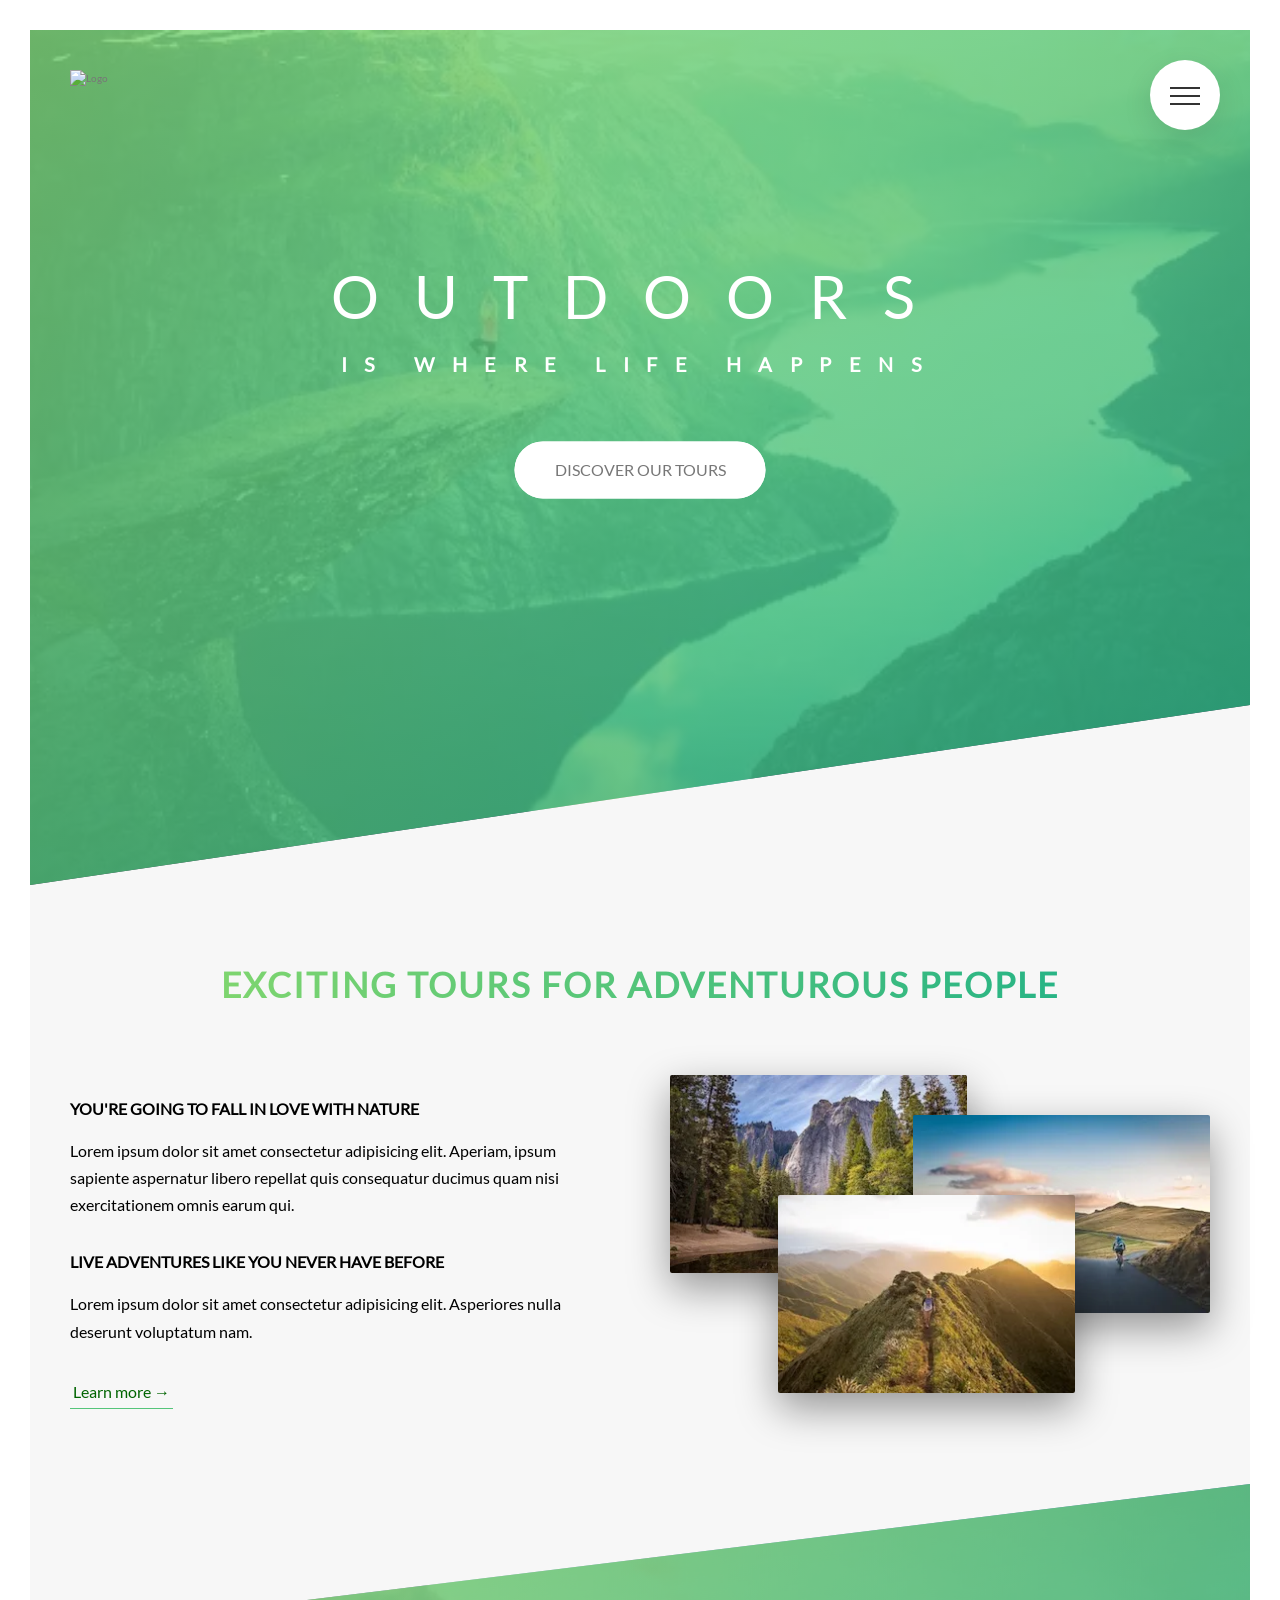
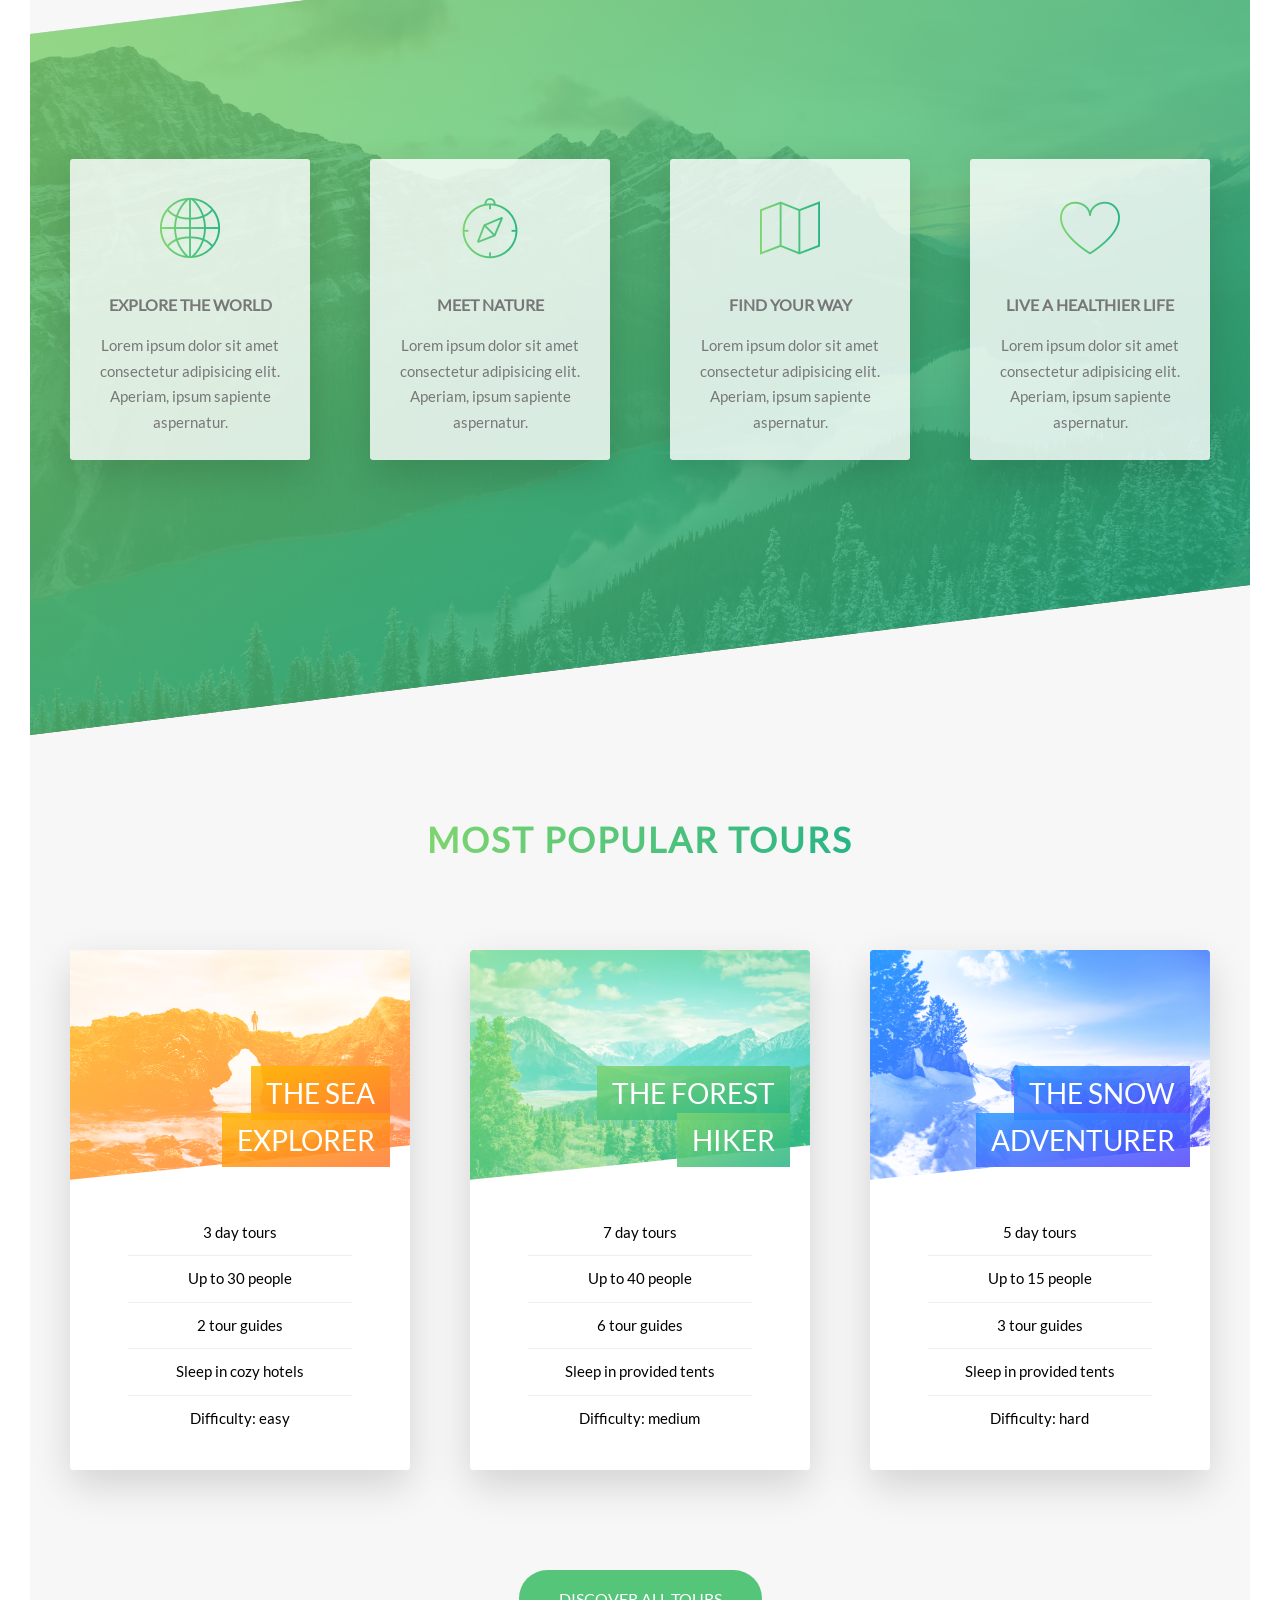
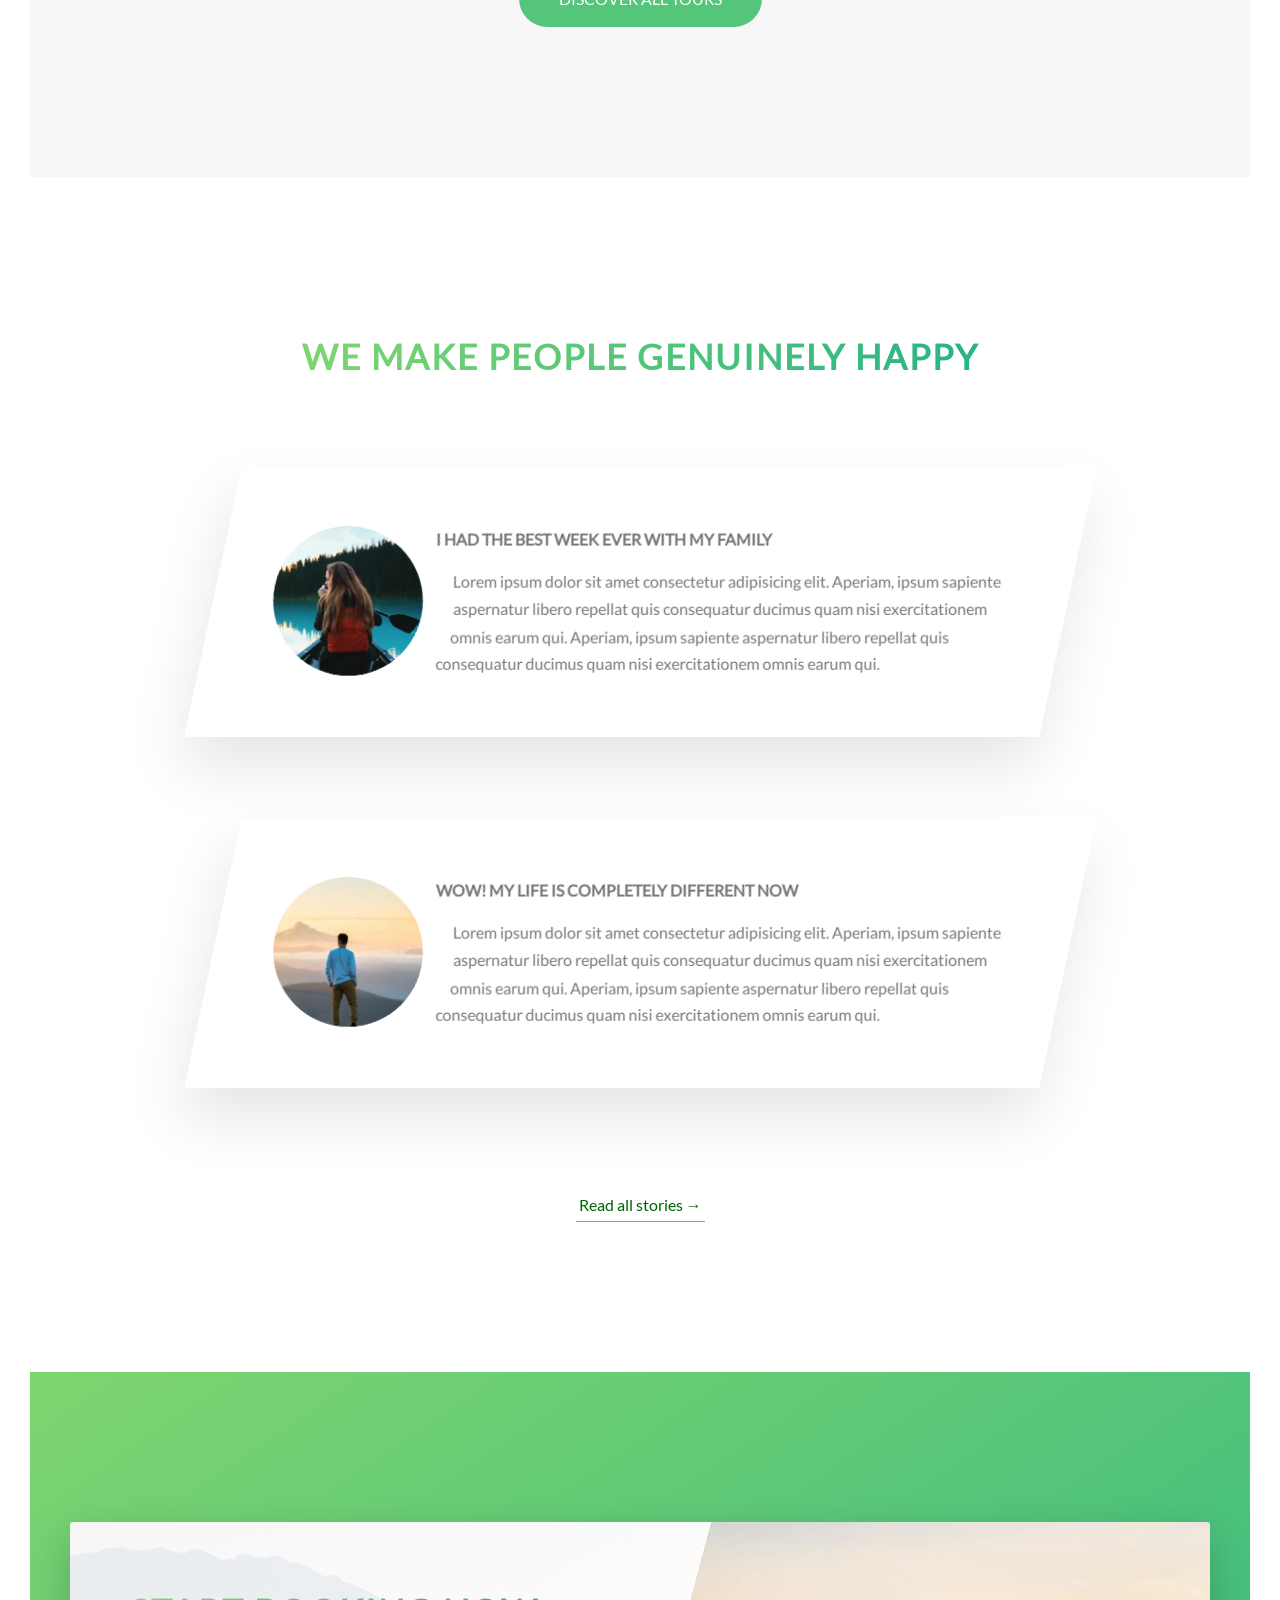
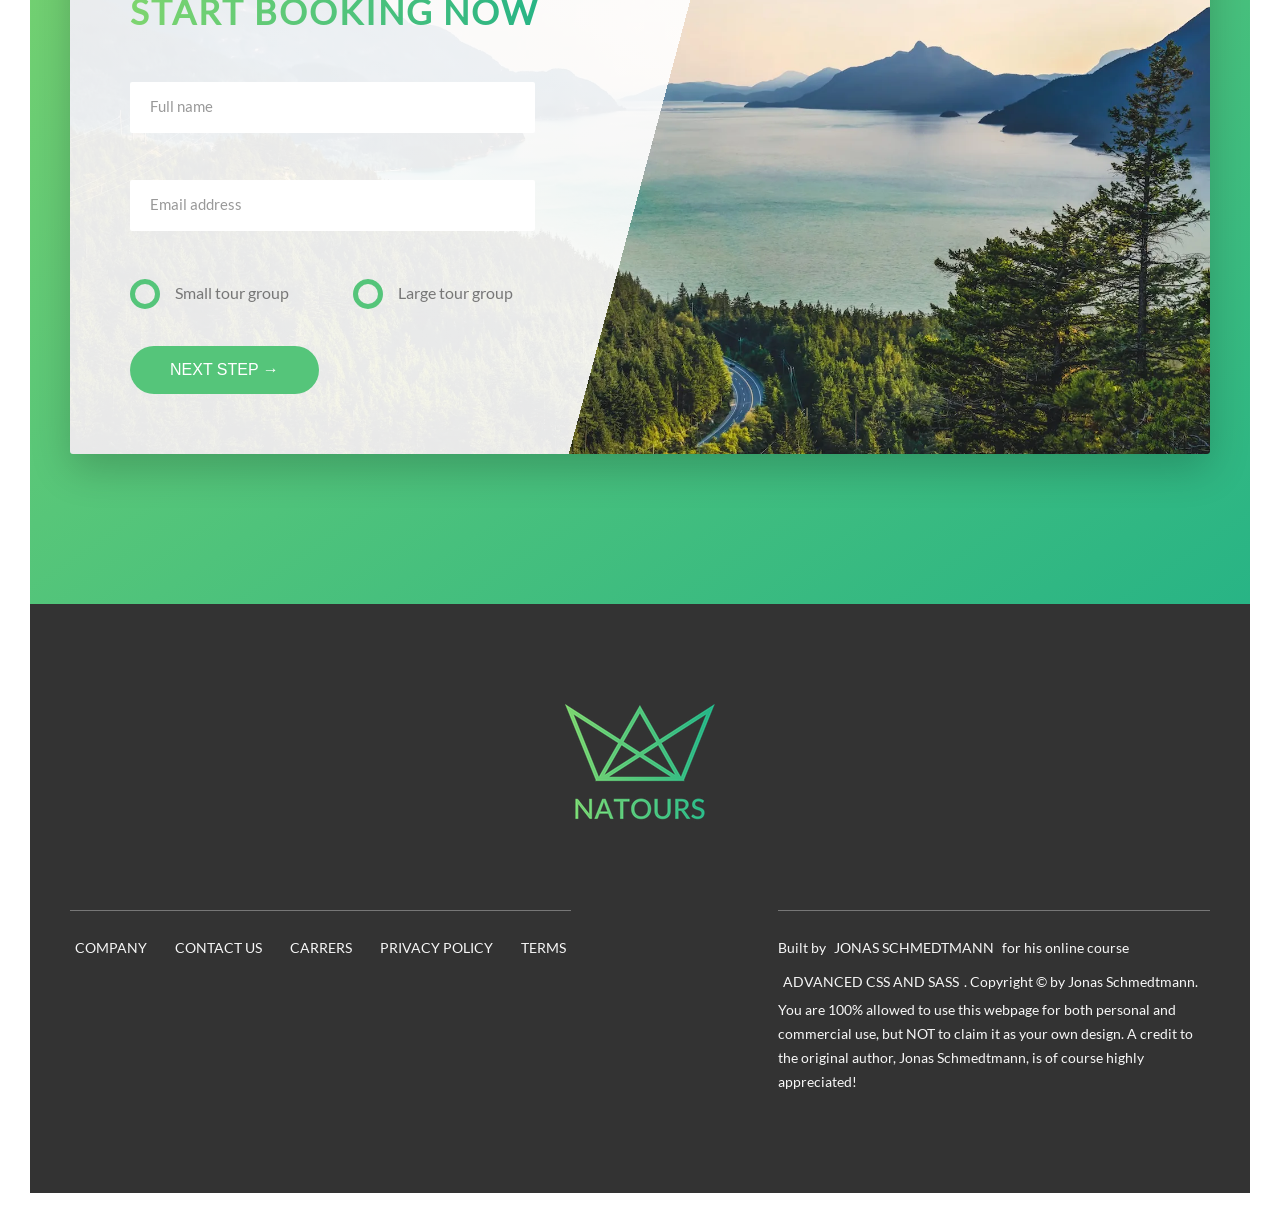
==== commit c7ea1e56: "fix: final improvement" ====
--- a/natours/starter/index.html
+++ b/natours/starter/index.html
@@ -57,7 +57,7 @@
 
     <header class="header">
       <div class="header__logo-box">
-        <img src="img/logo-white.png" alt="Logo" class="header__logo" />
+        <img src="img/logo-white.webp" alt="Logo" class="header__logo" />
       </div>
 
       <div class="header__text-box">
@@ -444,8 +444,8 @@
         <picture class="footer__logo">
           <source
             srcset="
-              img/logo-green-small-1x.png 1x,
-              img/logo-green-small-2x.png 2x
+              img/logo-green-small-1x.webp 1x,
+              img/logo-green-small-2x.webp 2x
             "
             media="(max-width: 37.5em)"
           />
